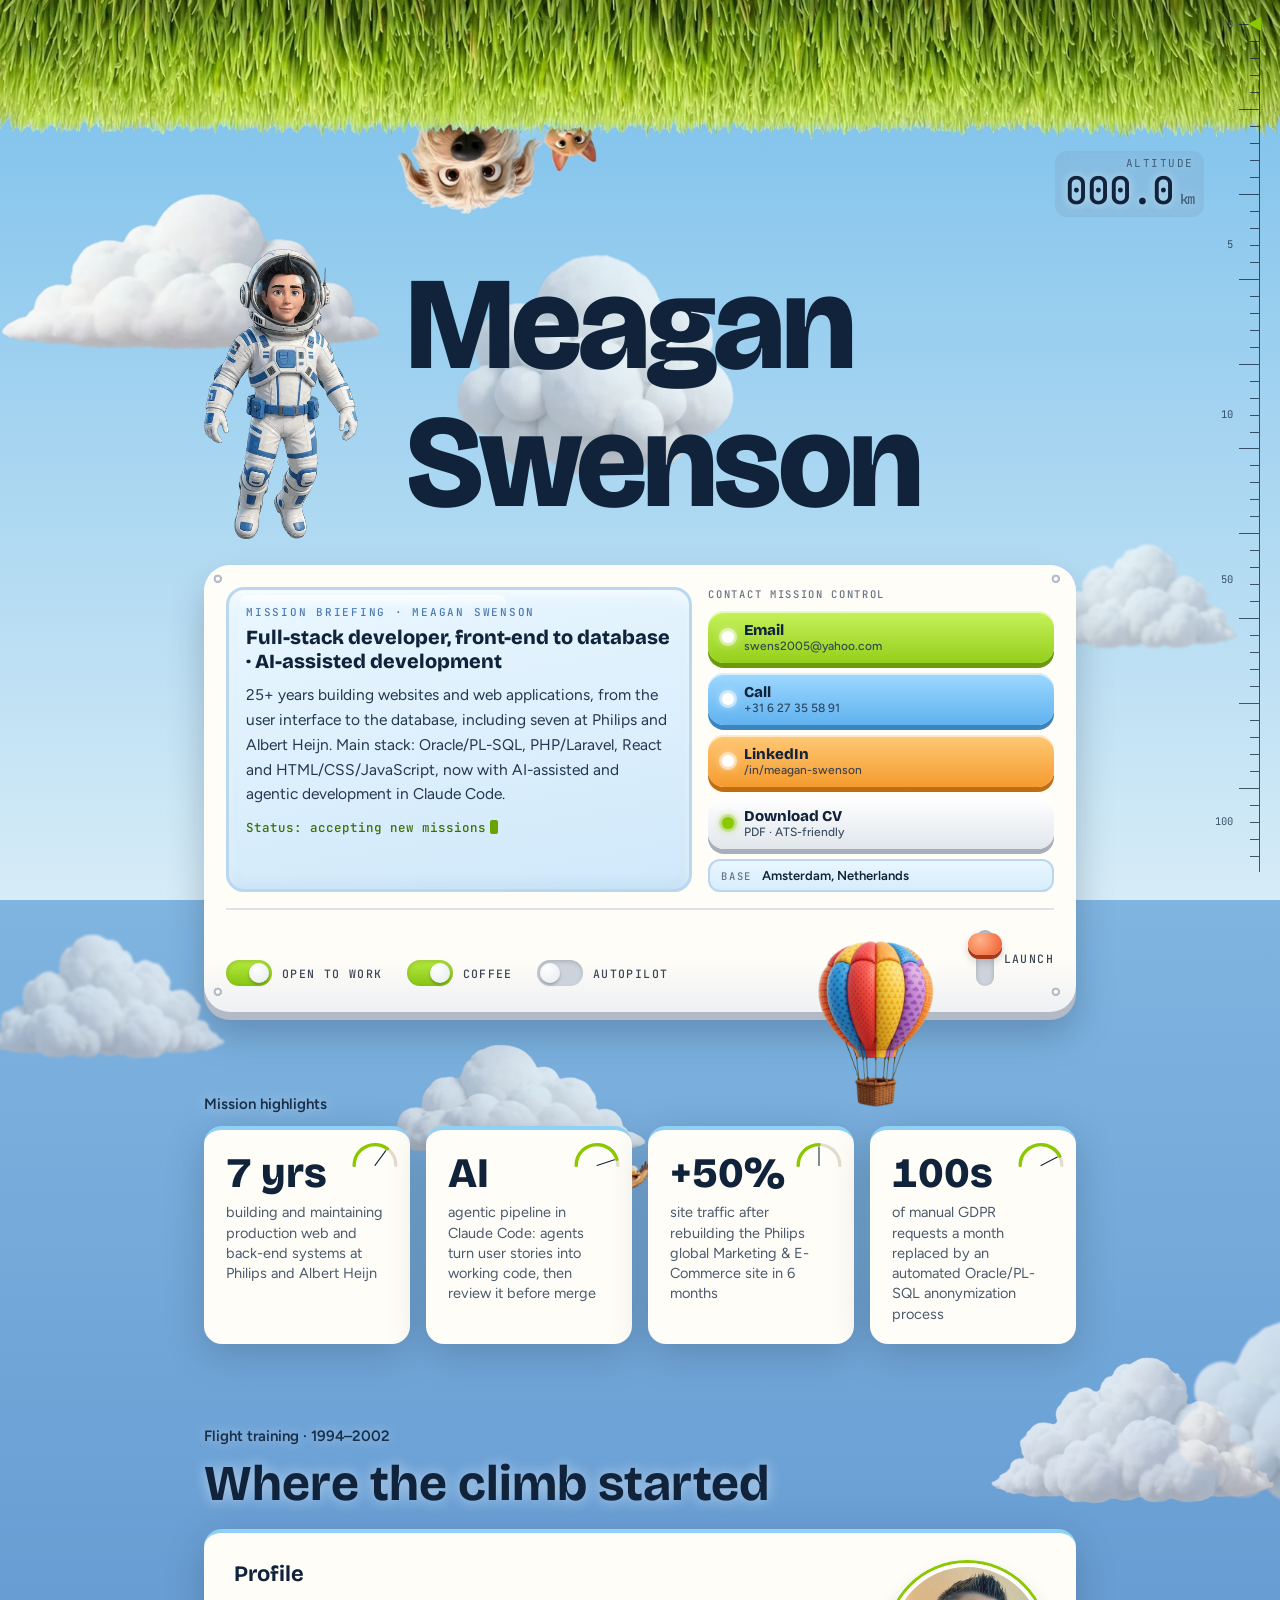
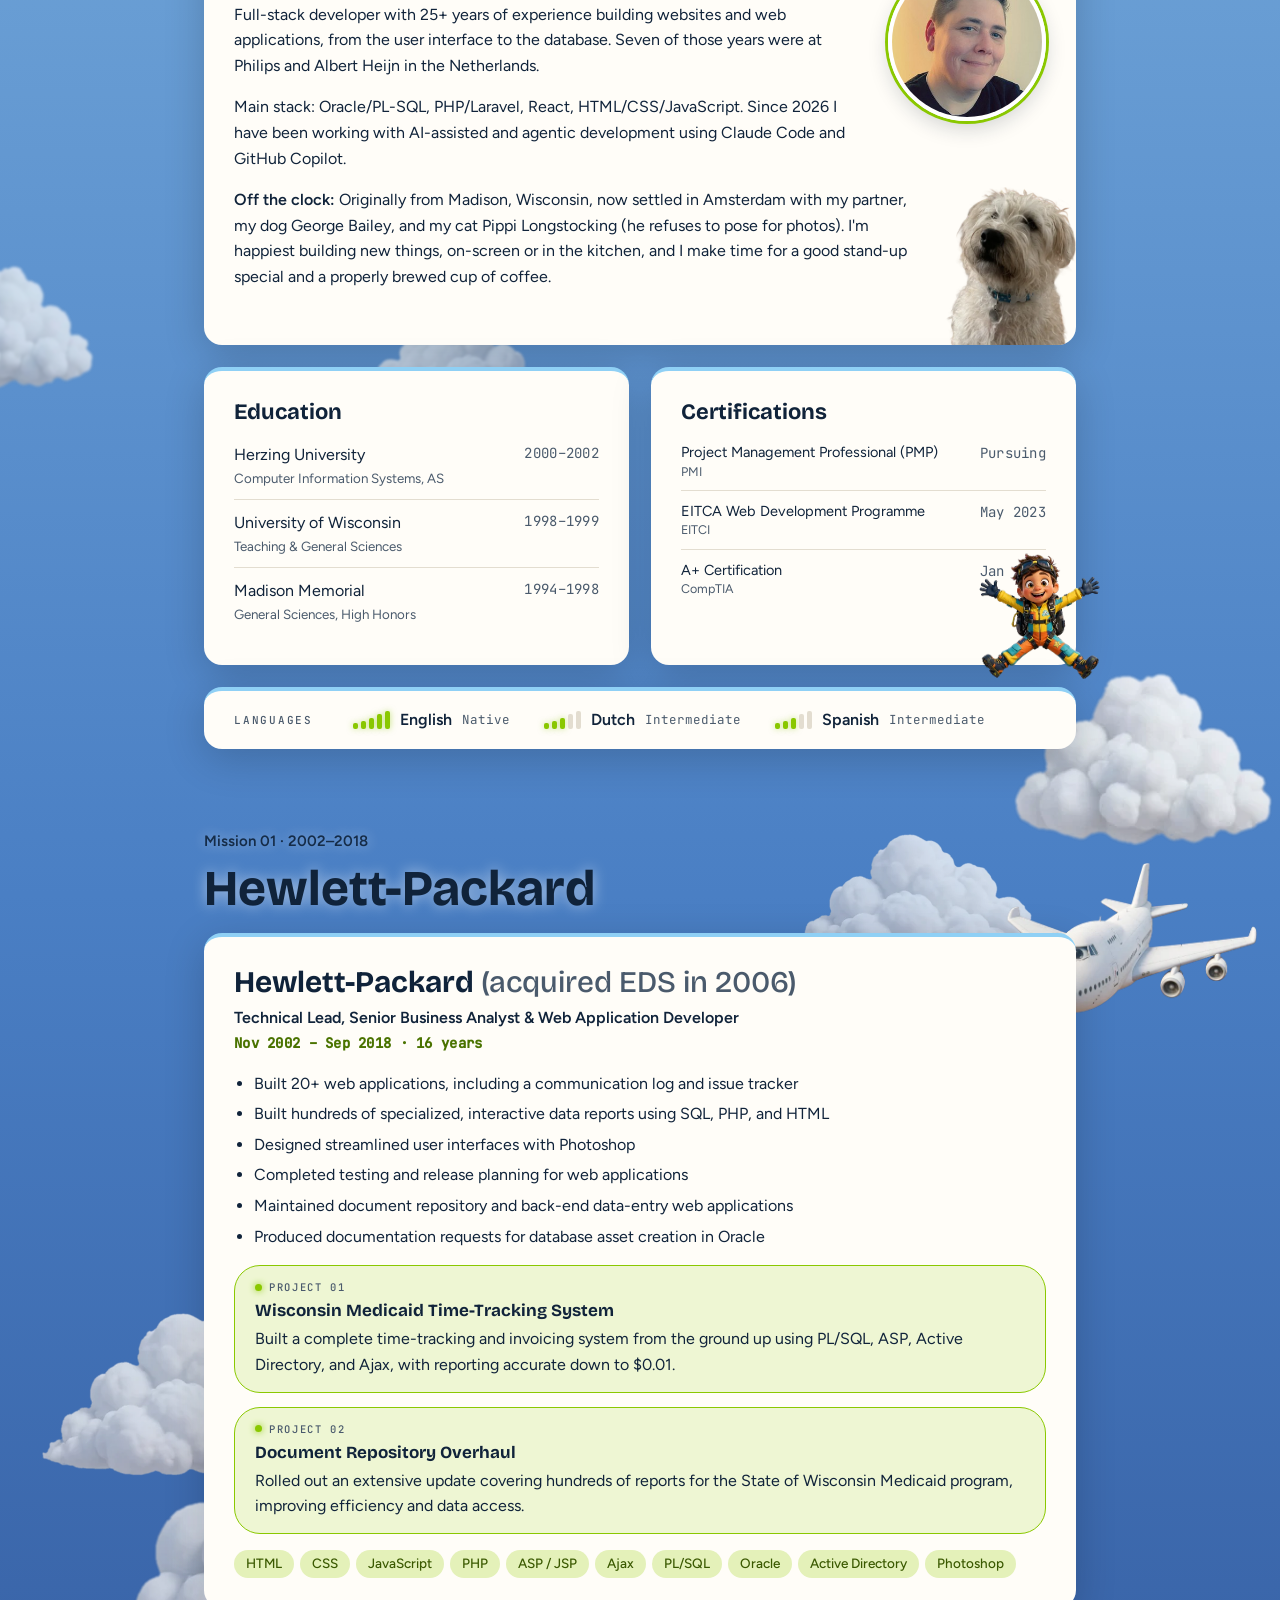
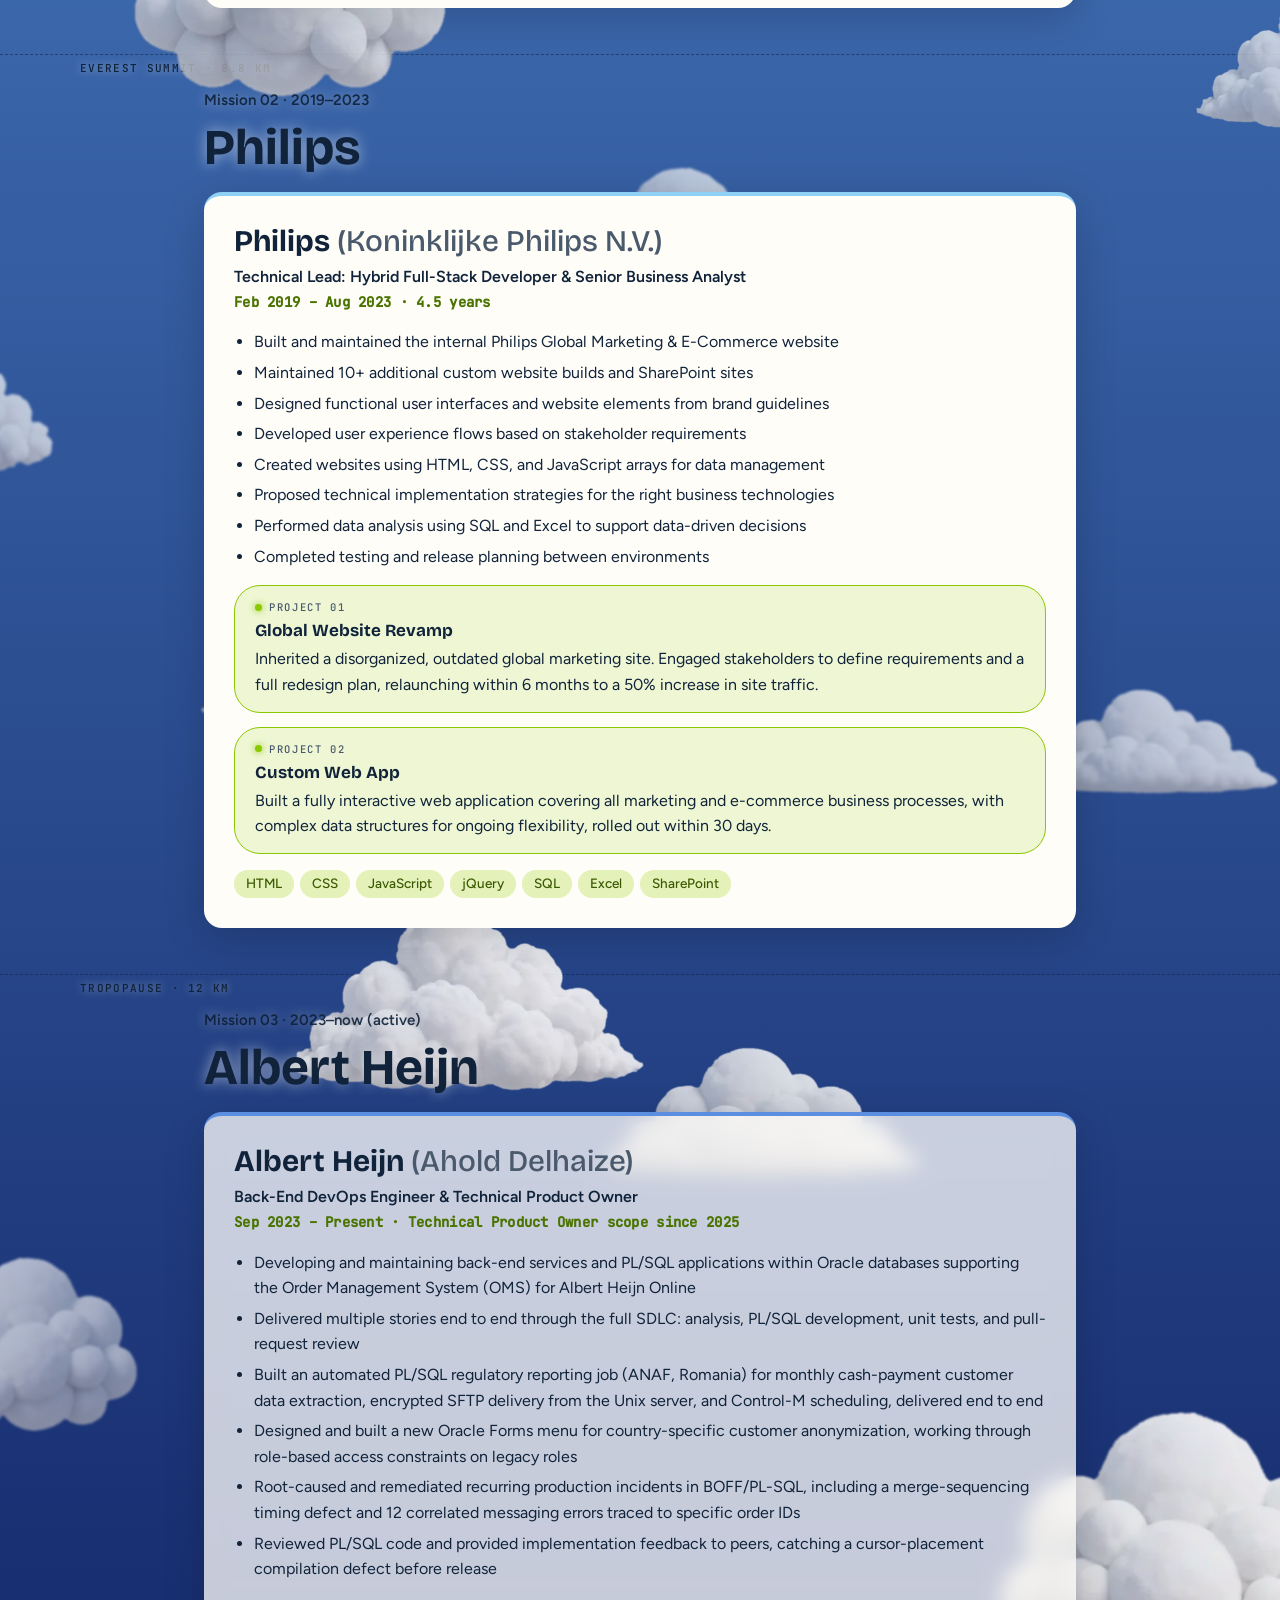
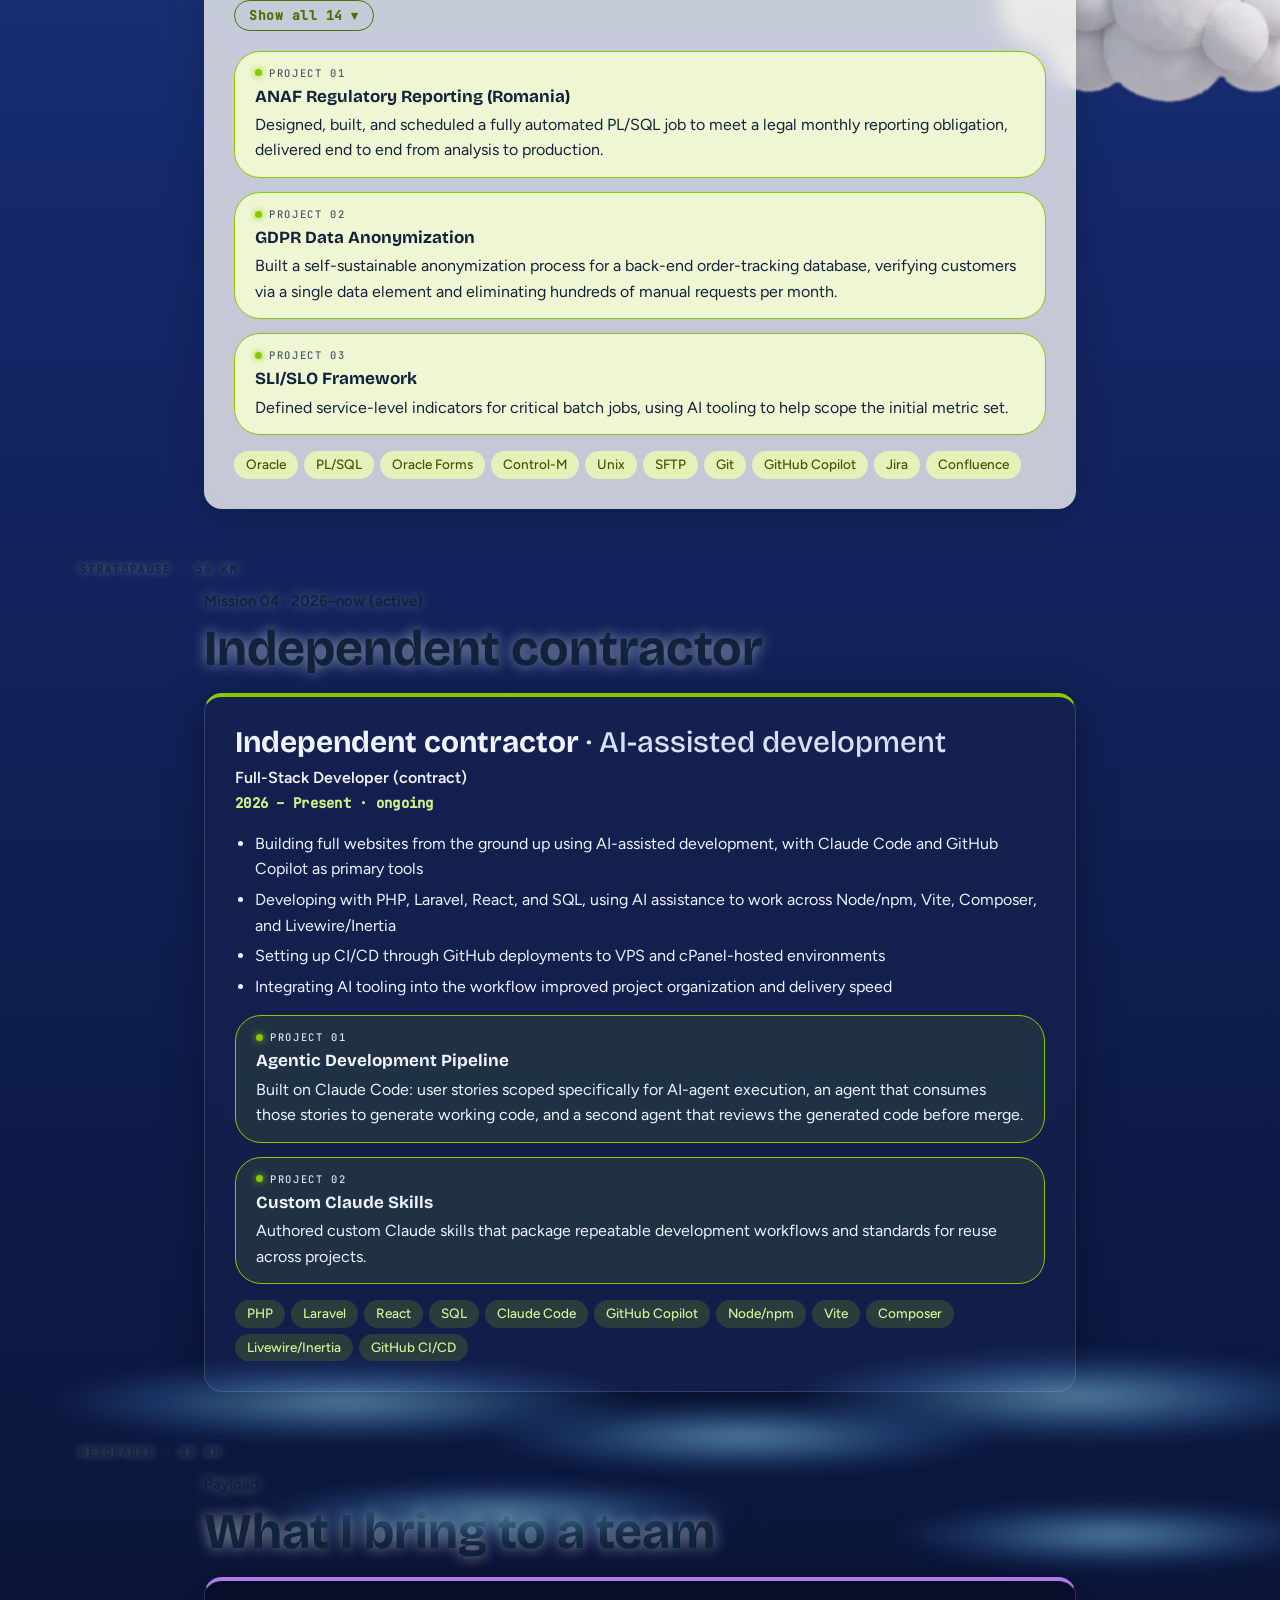
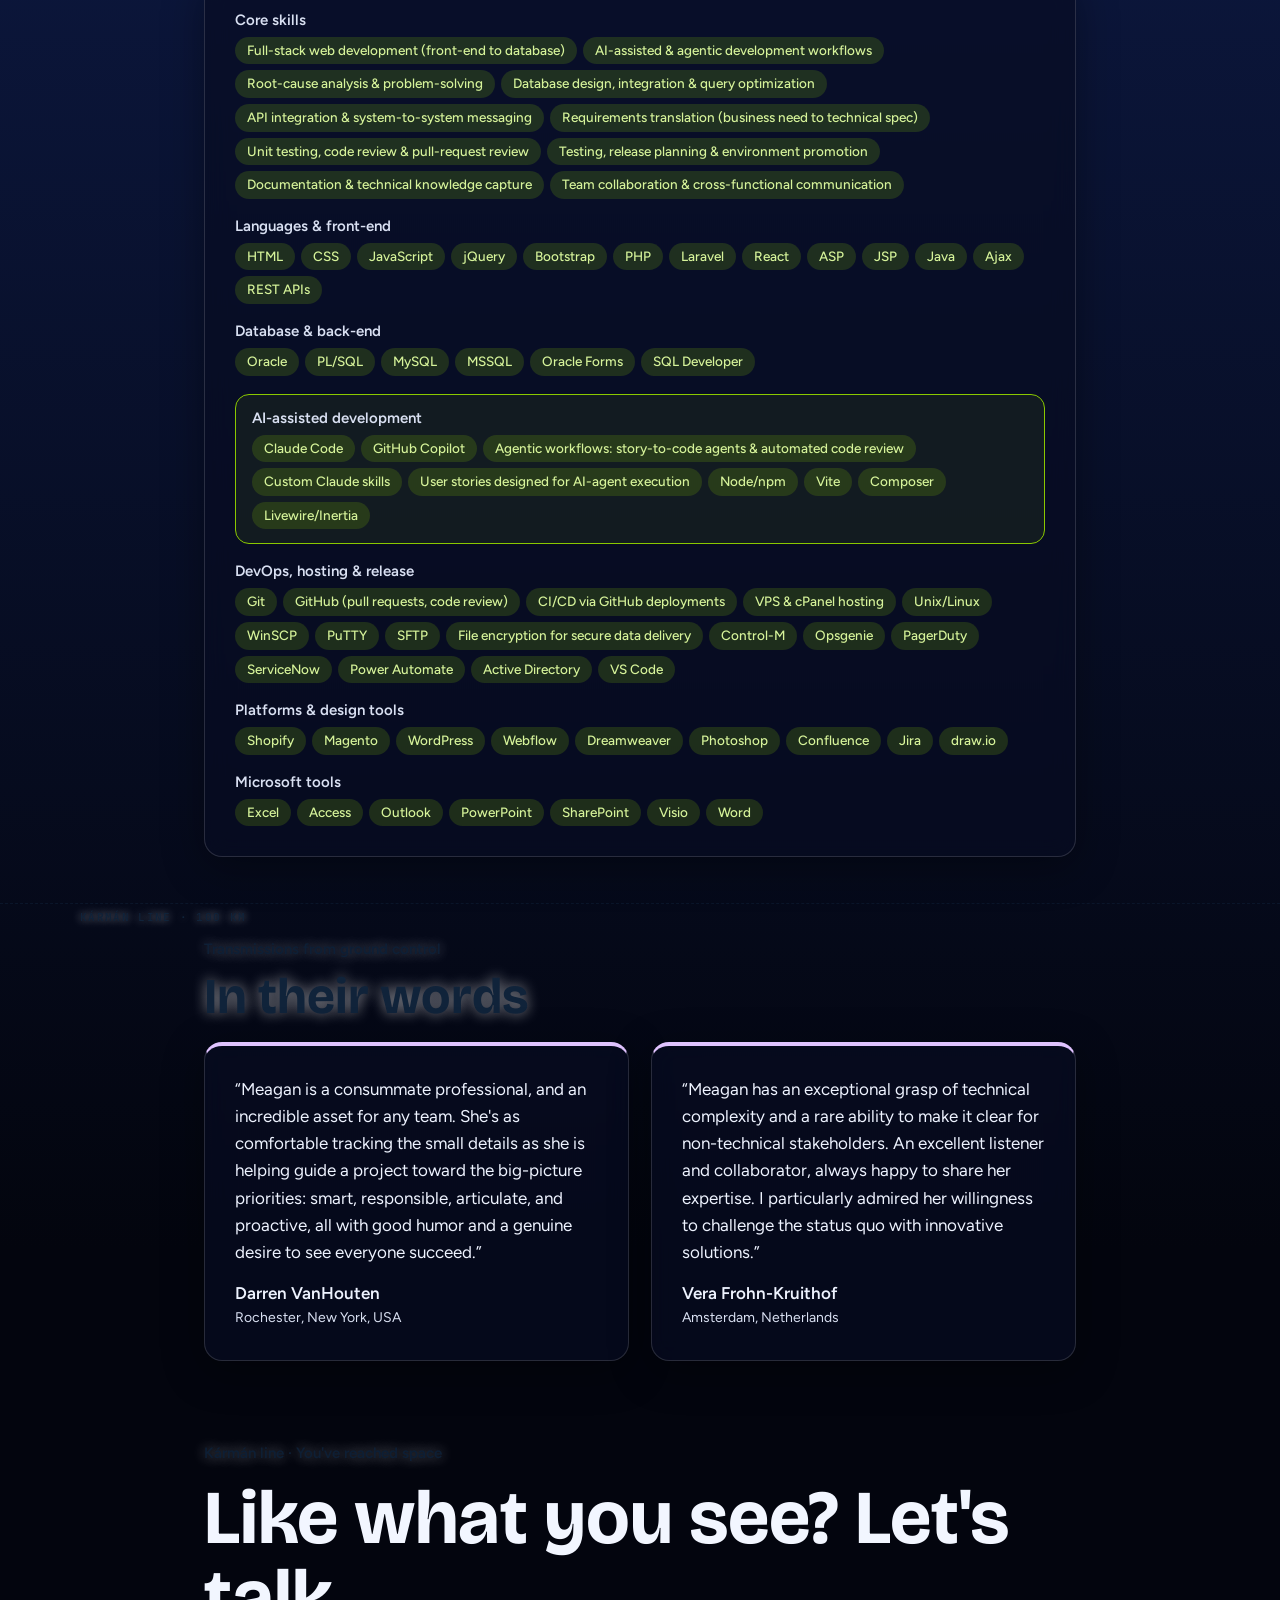
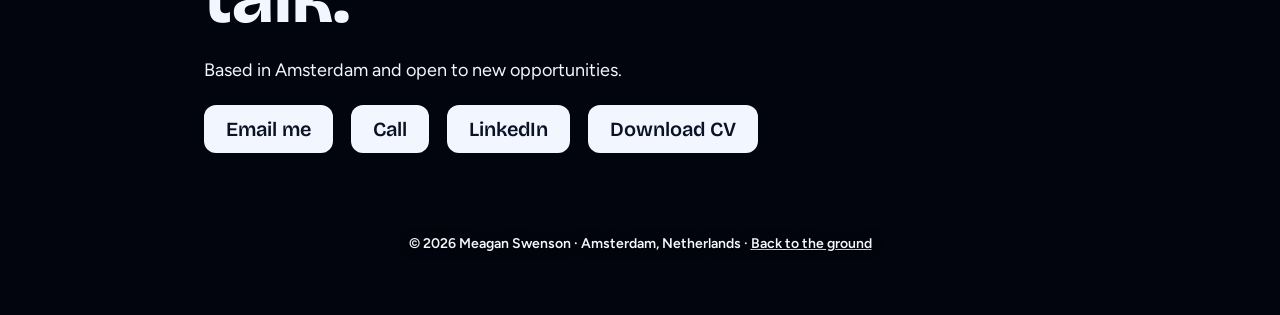
==== index.html @ 566d0c5e "Switch site copy to US English; add CLAUDE.md language rule US spelling throughout (color, organize," ====
<!DOCTYPE html>
<html lang="en">
<head>
  <meta charset="UTF-8">
  <meta name="viewport" content="width=device-width, initial-scale=1">
  <meta http-equiv="Content-Security-Policy" content="default-src 'self'; script-src 'self'; style-src 'self'; img-src 'self'; font-src 'self'; connect-src 'self'; object-src 'none'; base-uri 'self'; form-action 'none'; upgrade-insecure-requests">
  <title>Meagan Swenson — Full-Stack Developer</title>
  <meta name="description" content="Meagan Swenson, full-stack developer with 25+ years of experience, front-end to database. Based in Amsterdam.">
  <link rel="canonical" href="https://codelaunch.nl/">
  <meta name="theme-color" content="#9ed3f0">

  <!-- social share preview -->
  <meta property="og:type" content="profile">
  <meta property="og:url" content="https://codelaunch.nl/">
  <meta property="og:title" content="Meagan Swenson — Full-Stack Developer">
  <meta property="og:description" content="25+ years building web applications from the user interface to the database. Oracle/PL-SQL, PHP/Laravel, React and AI-assisted development. Based in Amsterdam.">
  <meta property="og:image" content="https://codelaunch.nl/images/og-image.jpg">
  <meta property="og:image:width" content="1200">
  <meta property="og:image:height" content="630">
  <meta property="og:image:alt" content="Meagan Swenson, full-stack developer, as a cartoon astronaut against a blue sky">
  <meta property="og:locale" content="en_US">
  <meta property="profile:first_name" content="Meagan">
  <meta property="profile:last_name" content="Swenson">
  <meta name="twitter:card" content="summary_large_image">

  <link rel="icon" href="favicon.ico" sizes="48x48">
  <link rel="apple-touch-icon" href="apple-touch-icon.png">
  <link rel="preload" href="fonts/figtree-latin.woff2" as="font" type="font/woff2" crossorigin>
  <link rel="preload" href="fonts/bricolage-grotesque-latin.woff2" as="font" type="font/woff2" crossorigin>
  <link rel="stylesheet" href="css/style.css">
  <script src="js/main.js" defer></script>

  <script type="application/ld+json">
  {
    "@context": "https://schema.org",
    "@type": "Person",
    "name": "Meagan Swenson",
    "jobTitle": "Full-Stack Developer",
    "url": "https://codelaunch.nl/",
    "image": "https://codelaunch.nl/images/headshot.jpg",
    "email": "mailto:swens2005@yahoo.com",
    "telephone": "+31627355891",
    "address": { "@type": "PostalAddress", "addressLocality": "Amsterdam", "addressCountry": "NL" },
    "sameAs": ["https://www.linkedin.com/in/meagan-swenson"],
    "knowsAbout": ["Oracle", "PL/SQL", "PHP", "Laravel", "React", "JavaScript", "HTML", "CSS", "AI-assisted development", "Claude Code"],
    "knowsLanguage": ["English", "Dutch", "Spanish"]
  }
  </script>
</head>
<body>
<a class="skip" href="#main">Skip to content</a>

<!-- decorative scene: sky, stars, moon, meteors and layers main.js fills in -->
<div id="sky"></div>
<div id="stars"></div>
<div id="moon" aria-hidden="true"></div>
<div id="meteors" aria-hidden="true">
  <img class="m1" src="images/meteor-1.webp" alt="" width="697" height="469" loading="lazy" decoding="async">
  <img class="m2" src="images/meteor-2.webp" alt="" width="435" height="275" loading="lazy" decoding="async">
  <img class="m3" src="images/meteor-3.webp" alt="" width="376" height="228" loading="lazy" decoding="async">
  <img class="m4" src="images/meteor-4.webp" alt="" width="315" height="184" loading="lazy" decoding="async">
  <img class="m5" src="images/meteor-5.webp" alt="" width="233" height="130" loading="lazy" decoding="async">
</div>
<div id="objs" aria-hidden="true"></div>
<div id="bounds" aria-hidden="true"></div>
<div id="bgclouds" aria-hidden="true"></div>
<div id="behind" aria-hidden="true"></div>
<div id="frontfx" aria-hidden="true"></div>
<div id="grass" aria-hidden="true">
  <img class="pet dog" src="images/pet-dog.webp" alt="" width="399" height="301">
  <img class="pet cat" src="images/pet-cat.webp" alt="" width="164" height="155">
  <div class="gl"></div>
</div>

<a id="badge" href="#lobby" aria-label="Meagan Swenson, full-stack developer: back to top">
  <img src="images/astronaut.webp" alt="" width="298" height="560">
  <span><b>Meagan<br>Swenson</b><small>Full-stack developer</small></span>
</a>
<div id="hud" aria-hidden="true">
  <div id="read">
    <div class="lbl">Altitude</div>
    <div id="alt">000.0<small>km</small></div>
    <hr>
    <dl id="rows">
      <dt>Layer</dt><dd id="layer">Troposphere</dd>
      <dt>Temp</dt><dd id="temp">15 °C</dd>
      <dt>Mission</dt><dd id="flr">Pre-launch</dd>
      <dt>Status</dt><dd id="stat">Ground level</dd>
    </dl>
    <div id="cap"></div>
  </div>
</div>
<div id="ruler" aria-hidden="true"></div>
<b id="ptr" aria-hidden="true"></b>

<main id="main">
  <section id="lobby" data-floor="Pre-launch">
    <div class="ident">
      <img class="photo" src="images/astronaut.webp" alt="Cartoon astronaut avatar of Meagan Swenson" width="298" height="560" fetchpriority="high">
      <h1>Meagan<br>Swenson</h1>
    </div>
    <div class="console" role="group" aria-label="Contact panel">
      <div class="screen">
        <div class="brief">Mission briefing · Meagan Swenson</div>
        <div class="role">Full-stack developer, front-end to database · AI-assisted development</div>
        <p class="lede">25+ years building websites and web applications, from the user interface to the database, including seven at Philips and Albert Heijn. Main stack: Oracle/PL-SQL, PHP/Laravel, React and HTML/CSS/JavaScript, now with AI-assisted and agentic development in Claude Code.</p>
        <div class="sline" id="sline" aria-live="polite">Status: accepting new missions<span class="cur"></span></div>
      </div>
      <div class="controls">
        <div class="clabel">Contact mission control</div>
        <div class="btns">
          <a class="cbtn" href="mailto:swens2005@yahoo.com"><i></i><b>Email</b><small>swens2005@yahoo.com</small></a>
          <a class="cbtn" href="tel:+31627355891"><i></i><b>Call</b><small>+31&nbsp;6&nbsp;27&nbsp;35&nbsp;58&nbsp;91</small></a>
          <a class="cbtn" href="https://www.linkedin.com/in/meagan-swenson" target="_blank" rel="noopener noreferrer"><i></i><b>LinkedIn</b><small>/in/meagan-swenson</small></a>
          <a class="cbtn" href="meagan-swenson-cv.pdf" download><i></i><b>Download CV</b><small>PDF · ATS-friendly</small></a>
        </div>
        <div class="loc"><span>Base</span>Amsterdam, Netherlands</div>
      </div>
      <div class="deck">
        <button class="sw on" type="button" role="switch" aria-checked="true" data-off="Status: still accepting new missions. Nice try."><span class="tog"></span>Open to work</button>
        <button class="sw on" type="button" role="switch" aria-checked="true" data-off="Warning: coffee levels critical"><span class="tog"></span>Coffee</button>
        <button class="sw" type="button" role="switch" aria-checked="false" data-on="Autopilot engaged. Meagan prefers manual control."><span class="tog"></span>Autopilot</button>
        <button class="lever" type="button" aria-label="Launch: scroll to mission highlights"><span class="track"><span class="knob"></span></span>Launch</button>
      </div>
    </div>
  </section>

  <section class="floor" id="stats" data-floor="Pre-launch" aria-label="Mission highlights">
    <div class="tag">Mission highlights</div>
    <div class="stats">
      <div class="card stat"><svg class="gauge" viewBox="0 0 120 70" aria-hidden="true"><path class="trk" d="M10 60A50 50 0 0 1 110 60"/><path class="val" d="M10 60A50 50 0 0 1 110 60" stroke-dasharray="157.08" stroke-dashoffset="47.12" data-g="0.7"/><line x1="60" y1="60" x2="85.9" y2="24.4"/></svg><b data-n="7" data-suf=" yrs">7 yrs</b><span>building and maintaining production web and back-end systems at Philips and Albert Heijn</span></div>
      <div class="card stat"><svg class="gauge" viewBox="0 0 120 70" aria-hidden="true"><path class="trk" d="M10 60A50 50 0 0 1 110 60"/><path class="val" d="M10 60A50 50 0 0 1 110 60" stroke-dasharray="157.08" stroke-dashoffset="15.71" data-g="0.9"/><line x1="60" y1="60" x2="101.8" y2="46.4"/></svg><b>AI</b><span>agentic pipeline in Claude Code: agents turn user stories into working code, then review it before merge</span></div>
      <div class="card stat"><svg class="gauge" viewBox="0 0 120 70" aria-hidden="true"><path class="trk" d="M10 60A50 50 0 0 1 110 60"/><path class="val" d="M10 60A50 50 0 0 1 110 60" stroke-dasharray="157.08" stroke-dashoffset="78.54" data-g="0.5"/><line x1="60" y1="60" x2="60.0" y2="16.0"/></svg><b data-n="50" data-pre="+" data-suf="%">+50%</b><span>site traffic after rebuilding the Philips global Marketing &amp; E-Commerce site in 6 months</span></div>
      <div class="card stat"><svg class="gauge" viewBox="0 0 120 70" aria-hidden="true"><path class="trk" d="M10 60A50 50 0 0 1 110 60"/><path class="val" d="M10 60A50 50 0 0 1 110 60" stroke-dasharray="157.08" stroke-dashoffset="23.56" data-g="0.85"/><line x1="60" y1="60" x2="99.2" y2="40.0"/></svg><b data-n="100" data-suf="s">100s</b><span>of manual GDPR requests a month replaced by an automated Oracle/PL-SQL anonymization process</span></div>
    </div>
  </section>

  <section class="floor" id="ground" data-floor="Training">
    <div class="tag">Flight training · 1994–2002</div>
    <h2>Where the climb started</h2>
    <div class="card profile">
      <img class="headshot" src="images/headshot.jpg" alt="Meagan Swenson" width="280" height="280" loading="lazy" decoding="async">
      <h3 class="sm">Profile</h3>
      <p>Full-stack developer with 25+ years of experience building websites and web applications, from the user interface to the database. Seven of those years were at Philips and Albert Heijn in the Netherlands.</p>
      <p>Main stack: Oracle/PL-SQL, PHP/Laravel, React, HTML/CSS/JavaScript. Since 2026 I have been working with AI-assisted and agentic development using Claude Code and GitHub Copilot.</p>
      <div class="gwrap"><img class="george" src="images/george-bailey.webp" alt="George Bailey, Meagan's dog" width="300" height="530" loading="lazy" decoding="async"></div>
      <p><b>Off the clock:</b> Originally from Madison, Wisconsin, now settled in Amsterdam with my partner, my dog George Bailey, and my cat Pippi Longstocking (he refuses to pose for photos). I'm happiest building new things, on-screen or in the kitchen, and I make time for a good stand-up special and a properly brewed cup of coffee.</p>
    </div>
    <div class="two">
      <div class="card">
        <h3 class="sm">Education</h3>
        <div class="row"><div>Herzing University<small>Computer Information Systems, AS</small></div><em>2000–2002</em></div>
        <div class="row"><div>University of Wisconsin<small>Teaching &amp; General Sciences</small></div><em>1998–1999</em></div>
        <div class="row"><div>Madison Memorial<small>General Sciences, High Honors</small></div><em>1994–1998</em></div>
      </div>
      <div class="card certs">
        <h3 class="sm">Certifications</h3>
        <div class="row"><div>Project Management Professional (PMP)<small>PMI</small></div><em>Pursuing</em></div>
        <div class="row"><div>EITCA Web Development Programme<small>EITCI</small></div><em>May 2023</em></div>
        <div class="row"><div>A+ Certification<small>CompTIA</small></div><em>Jan 2001</em></div>
      </div>
    </div>
    <div class="card langs" role="group" aria-label="Languages">
      <span class="lt">Languages</span>
      <div class="lg"><span class="sig" aria-hidden="true"><i class="on"></i><i class="on"></i><i class="on"></i><i class="on"></i><i class="on"></i></span><b>English</b><em>Native</em></div>
      <div class="lg"><span class="sig" aria-hidden="true"><i class="on"></i><i class="on"></i><i class="on"></i><i></i><i></i></span><b>Dutch</b><em>Intermediate</em></div>
      <div class="lg"><span class="sig" aria-hidden="true"><i class="on"></i><i class="on"></i><i class="on"></i><i></i><i></i></span><b>Spanish</b><em>Intermediate</em></div>
    </div>
  </section>

  <section class="floor" id="experience" data-floor="01 · HP">
    <div class="tag">Mission 01 · 2002–2018</div>
    <h2>Hewlett-Packard</h2>
    <article class="card job">
      <h3>Hewlett-Packard<span class="co"> (acquired EDS in 2006)</span></h3>
      <div class="role2">Technical Lead, Senior Business Analyst &amp; Web Application Developer</div>
      <div class="when">Nov 2002 – Sep 2018 · 16 years</div>
      <ul>
        <li>Built 20+ web applications, including a communication log and issue tracker</li>
        <li>Built hundreds of specialized, interactive data reports using SQL, PHP, and HTML</li>
        <li>Designed streamlined user interfaces with Photoshop</li>
        <li>Completed testing and release planning for web applications</li>
        <li>Maintained document repository and back-end data-entry web applications</li>
        <li>Produced documentation requests for database asset creation in Oracle</li>
      </ul>
        <div class="proj">
          <span class="plab">Project 01</span>
          <h4>Wisconsin Medicaid Time-Tracking System</h4>
          <p>Built a complete time-tracking and invoicing system from the ground up using PL/SQL, ASP, Active Directory, and Ajax, with reporting accurate down to $0.01.</p>
        </div>
        <div class="proj">
          <span class="plab">Project 02</span>
          <h4>Document Repository Overhaul</h4>
          <p>Rolled out an extensive update covering hundreds of reports for the State of Wisconsin Medicaid program, improving efficiency and data access.</p>
        </div>
      <div class="stack">
        <span>HTML</span>
        <span>CSS</span>
        <span>JavaScript</span>
        <span>PHP</span>
        <span>ASP / JSP</span>
        <span>Ajax</span>
        <span>PL/SQL</span>
        <span>Oracle</span>
        <span>Active Directory</span>
        <span>Photoshop</span>
      </div>
    </article>
  </section>

  <section class="floor" data-floor="02 · Philips">
    <div class="tag">Mission 02 · 2019–2023</div>
    <h2>Philips</h2>
    <article class="card job">
      <h3>Philips<span class="co"> (Koninklijke Philips N.V.)</span></h3>
      <div class="role2">Technical Lead: Hybrid Full-Stack Developer &amp; Senior Business Analyst</div>
      <div class="when">Feb 2019 – Aug 2023 · 4.5 years</div>
      <ul>
        <li>Built and maintained the internal Philips Global Marketing &amp; E-Commerce website</li>
        <li>Maintained 10+ additional custom website builds and SharePoint sites</li>
        <li>Designed functional user interfaces and website elements from brand guidelines</li>
        <li>Developed user experience flows based on stakeholder requirements</li>
        <li>Created websites using HTML, CSS, and JavaScript arrays for data management</li>
        <li>Proposed technical implementation strategies for the right business technologies</li>
        <li>Performed data analysis using SQL and Excel to support data-driven decisions</li>
        <li>Completed testing and release planning between environments</li>
      </ul>
        <div class="proj">
          <span class="plab">Project 01</span>
          <h4>Global Website Revamp</h4>
          <p>Inherited a disorganized, outdated global marketing site. Engaged stakeholders to define requirements and a full redesign plan, relaunching within 6 months to a 50% increase in site traffic.</p>
        </div>
        <div class="proj">
          <span class="plab">Project 02</span>
          <h4>Custom Web App</h4>
          <p>Built a fully interactive web application covering all marketing and e-commerce business processes, with complex data structures for ongoing flexibility, rolled out within 30 days.</p>
        </div>
      <div class="stack">
        <span>HTML</span>
        <span>CSS</span>
        <span>JavaScript</span>
        <span>jQuery</span>
        <span>SQL</span>
        <span>Excel</span>
        <span>SharePoint</span>
      </div>
    </article>
  </section>

  <section class="floor" data-floor="03 · Albert Heijn">
    <div class="tag">Mission 03 · 2023–now (active)</div>
    <h2>Albert Heijn</h2>
    <article class="card job">
      <h3>Albert Heijn<span class="co"> (Ahold Delhaize)</span></h3>
      <div class="role2">Back-End DevOps Engineer &amp; Technical Product Owner</div>
      <div class="when">Sep 2023 – Present · Technical Product Owner scope since 2025</div>
      <ul class="collapsed" id="tasks-03">
        <li>Developing and maintaining back-end services and PL/SQL applications within Oracle databases supporting the Order Management System (OMS) for Albert Heijn Online</li>
        <li>Delivered multiple stories end to end through the full SDLC: analysis, PL/SQL development, unit tests, and pull-request review</li>
        <li>Built an automated PL/SQL regulatory reporting job (ANAF, Romania) for monthly cash-payment customer data extraction, encrypted SFTP delivery from the Unix server, and Control-M scheduling, delivered end to end</li>
        <li>Designed and built a new Oracle Forms menu for country-specific customer anonymization, working through role-based access constraints on legacy roles</li>
        <li>Root-caused and remediated recurring production incidents in BOFF/PL-SQL, including a merge-sequencing timing defect and 12 correlated messaging errors traced to specific order IDs</li>
        <li>Reviewed PL/SQL code and provided implementation feedback to peers, catching a cursor-placement compilation defect before release</li>
        <li class="extra">Deployed a defensive-programming hotfix (targeted exception handling) that eliminated a recurring class of overnight incidents caused by non-finalized order auto-cancellation</li>
        <li class="extra">Migrated legacy integration contracts to a new messaging platform, authoring the technical migration hub and reusable contract-documentation templates</li>
        <li class="extra">Documented and maintained 35+ BOFF↔FOFF/ECDT integration contracts, including event handlers, PL/SQL packages, entity mappings, and testing risk assessments, creating a searchable catalog of the OMS integration surface</li>
        <li class="extra">Extended a data-lake PII-tagged dataset with a new employee identifier field, authoring the user story, coordinating PII-tag creation, and running verification SQL across five stakeholder teams</li>
        <li class="extra">Performed final UTF-8 conversion verification testing across multiple production screens and reports ahead of sign-off</li>
        <li class="extra">Configured and tested threshold-based security alerting rules for the OMS platform, partnering with the security engineering team on scope and validation</li>
        <li class="extra">Investigated and resolved Control-M job scheduling issues: tuned retry logic on one job and restored another that had been unintentionally held since an unrelated infrastructure migration</li>
        <li class="extra">Used GitHub Copilot to generate SLI metric recommendations across OMS batch jobs, mapping each job to success-rate, execution-time, and row-count metrics</li>
      </ul>
      <button class="more" type="button" aria-expanded="false" aria-controls="tasks-03">Show all 14 ▾</button>
        <div class="proj">
          <span class="plab">Project 01</span>
          <h4>ANAF Regulatory Reporting (Romania)</h4>
          <p>Designed, built, and scheduled a fully automated PL/SQL job to meet a legal monthly reporting obligation, delivered end to end from analysis to production.</p>
        </div>
        <div class="proj">
          <span class="plab">Project 02</span>
          <h4>GDPR Data Anonymization</h4>
          <p>Built a self-sustainable anonymization process for a back-end order-tracking database, verifying customers via a single data element and eliminating hundreds of manual requests per month.</p>
        </div>
        <div class="proj">
          <span class="plab">Project 03</span>
          <h4>SLI/SLO Framework</h4>
          <p>Defined service-level indicators for critical batch jobs, using AI tooling to help scope the initial metric set.</p>
        </div>
      <div class="stack">
        <span>Oracle</span>
        <span>PL/SQL</span>
        <span>Oracle Forms</span>
        <span>Control-M</span>
        <span>Unix</span>
        <span>SFTP</span>
        <span>Git</span>
        <span>GitHub Copilot</span>
        <span>Jira</span>
        <span>Confluence</span>
      </div>
    </article>
  </section>

  <section class="floor" data-floor="04 · Contract">
    <div class="tag">Mission 04 · 2026–now (active)</div>
    <h2>Independent contractor</h2>
    <article class="card job lime">
      <h3>Independent contractor<span class="co"> · AI-assisted development</span></h3>
      <div class="role2">Full-Stack Developer (contract)</div>
      <div class="when">2026 – Present · ongoing</div>
      <ul>
        <li>Building full websites from the ground up using AI-assisted development, with Claude Code and GitHub Copilot as primary tools</li>
        <li>Developing with PHP, Laravel, React, and SQL, using AI assistance to work across Node/npm, Vite, Composer, and Livewire/Inertia</li>
        <li>Setting up CI/CD through GitHub deployments to VPS and cPanel-hosted environments</li>
        <li>Integrating AI tooling into the workflow improved project organization and delivery speed</li>
      </ul>
        <div class="proj">
          <span class="plab">Project 01</span>
          <h4>Agentic Development Pipeline</h4>
          <p>Built on Claude Code: user stories scoped specifically for AI-agent execution, an agent that consumes those stories to generate working code, and a second agent that reviews the generated code before merge.</p>
        </div>
        <div class="proj">
          <span class="plab">Project 02</span>
          <h4>Custom Claude Skills</h4>
          <p>Authored custom Claude skills that package repeatable development workflows and standards for reuse across projects.</p>
        </div>
      <div class="stack">
        <span>PHP</span>
        <span>Laravel</span>
        <span>React</span>
        <span>SQL</span>
        <span>Claude Code</span>
        <span>GitHub Copilot</span>
        <span>Node/npm</span>
        <span>Vite</span>
        <span>Composer</span>
        <span>Livewire/Inertia</span>
        <span>GitHub CI/CD</span>
      </div>
    </article>
  </section>

  <section class="floor" id="skills" data-floor="Payload">
    <div class="tag">Payload</div>
    <h2>What I bring to a team</h2>
    <div class="card">
      <div class="grp">
        <h3>Core skills</h3>
        <div>
          <span>Full-stack web development (front-end to database)</span>
          <span>AI-assisted &amp; agentic development workflows</span>
          <span>Root-cause analysis &amp; problem-solving</span>
          <span>Database design, integration &amp; query optimization</span>
          <span>API integration &amp; system-to-system messaging</span>
          <span>Requirements translation (business need to technical spec)</span>
          <span>Unit testing, code review &amp; pull-request review</span>
          <span>Testing, release planning &amp; environment promotion</span>
          <span>Documentation &amp; technical knowledge capture</span>
          <span>Team collaboration &amp; cross-functional communication</span>
        </div>
      </div>
      <div class="grp">
        <h3>Languages &amp; front-end</h3>
        <div>
          <span>HTML</span>
          <span>CSS</span>
          <span>JavaScript</span>
          <span>jQuery</span>
          <span>Bootstrap</span>
          <span>PHP</span>
          <span>Laravel</span>
          <span>React</span>
          <span>ASP</span>
          <span>JSP</span>
          <span>Java</span>
          <span>Ajax</span>
          <span>REST APIs</span>
        </div>
      </div>
      <div class="grp">
        <h3>Database &amp; back-end</h3>
        <div>
          <span>Oracle</span>
          <span>PL/SQL</span>
          <span>MySQL</span>
          <span>MSSQL</span>
          <span>Oracle Forms</span>
          <span>SQL Developer</span>
        </div>
      </div>
      <div class="grp hi">
        <h3>AI-assisted development</h3>
        <div>
          <span>Claude Code</span>
          <span>GitHub Copilot</span>
          <span>Agentic workflows: story-to-code agents &amp; automated code review</span>
          <span>Custom Claude skills</span>
          <span>User stories designed for AI-agent execution</span>
          <span>Node/npm</span>
          <span>Vite</span>
          <span>Composer</span>
          <span>Livewire/Inertia</span>
        </div>
      </div>
      <div class="grp">
        <h3>DevOps, hosting &amp; release</h3>
        <div>
          <span>Git</span>
          <span>GitHub (pull requests, code review)</span>
          <span>CI/CD via GitHub deployments</span>
          <span>VPS &amp; cPanel hosting</span>
          <span>Unix/Linux</span>
          <span>WinSCP</span>
          <span>PuTTY</span>
          <span>SFTP</span>
          <span>File encryption for secure data delivery</span>
          <span>Control-M</span>
          <span>Opsgenie</span>
          <span>PagerDuty</span>
          <span>ServiceNow</span>
          <span>Power Automate</span>
          <span>Active Directory</span>
          <span>VS Code</span>
        </div>
      </div>
      <div class="grp">
        <h3>Platforms &amp; design tools</h3>
        <div>
          <span>Shopify</span>
          <span>Magento</span>
          <span>WordPress</span>
          <span>Webflow</span>
          <span>Dreamweaver</span>
          <span>Photoshop</span>
          <span>Confluence</span>
          <span>Jira</span>
          <span>draw.io</span>
        </div>
      </div>
      <div class="grp">
        <h3>Microsoft tools</h3>
        <div>
          <span>Excel</span>
          <span>Access</span>
          <span>Outlook</span>
          <span>PowerPoint</span>
          <span>SharePoint</span>
          <span>Visio</span>
          <span>Word</span>
        </div>
      </div>
    </div>
  </section>

  <section class="floor" id="kind" data-floor="Ground control">
    <div class="tag">Transmissions from ground control</div>
    <h2>In their words</h2>
    <div class="two">
      <div class="card"><blockquote>“Meagan is a consummate professional, and an incredible asset for any team. She's as comfortable tracking the small details as she is helping guide a project toward the big-picture priorities: smart, responsible, articulate, and proactive, all with good humor and a genuine desire to see everyone succeed.”<footer>Darren VanHouten<span>Rochester, New York, USA</span></footer></blockquote></div>
      <div class="card"><blockquote>“Meagan has an exceptional grasp of technical complexity and a rare ability to make it clear for non-technical stakeholders. An excellent listener and collaborator, always happy to share her expertise. I particularly admired her willingness to challenge the status quo with innovative solutions.”<footer>Vera Frohn-Kruithof<span>Amsterdam, Netherlands</span></footer></blockquote></div>
    </div>
  </section>

  <section class="floor" id="space" data-floor="Kármán line">
    <div class="tag">Kármán line · You've reached space</div>
    <div class="card">
      <h2>Like what you see? Let's talk.</h2>
      <p>Based in Amsterdam and open to new opportunities.</p>
      <a class="big" href="mailto:swens2005@yahoo.com">Email me</a><a class="big" href="tel:+31627355891">Call</a><a class="big" href="https://www.linkedin.com/in/meagan-swenson" target="_blank" rel="noopener noreferrer">LinkedIn</a><a class="big" href="meagan-swenson-cv.pdf" download>Download CV</a>
    </div>
  </section>
</main>
<footer>© <span id="yr">2026</span> Meagan Swenson · Amsterdam, Netherlands · <a href="#lobby">Back to the ground</a></footer>
</body>
</html>
---- css/style.css ----
/* ==========================================================================
   Meagan Swenson: portfolio
   1. Fonts           5. Floating objects   9. Profile & education
   2. Tokens & base   6. Layout & cards    10. Jobs & skills
   3. Scene layers    7. Lobby console     11. Quotes, space & footer
   4. HUD             8. Stats             12. Responsive & motion
   ========================================================================== */

/* 1. Fonts (self-hosted variable fonts, SIL Open Font License) ----------- */

@font-face {
  font-family: "Bricolage Grotesque";
  font-style: normal;
  font-weight: 400 800;
  font-display: swap;
  src: url(../fonts/bricolage-grotesque-latin.woff2) format("woff2");
  unicode-range:
    U+0000-00FF, U+0131, U+0152-0153, U+02BB-02BC, U+02C6, U+02DA, U+02DC, U+0304, U+0308, U+0329,
    U+2000-206F, U+20AC, U+2122, U+2191, U+2193, U+2212, U+2215, U+FEFF, U+FFFD;
}
@font-face {
  font-family: "Bricolage Grotesque";
  font-style: normal;
  font-weight: 400 800;
  font-display: swap;
  src: url(../fonts/bricolage-grotesque-latin-ext.woff2) format("woff2");
  unicode-range:
    U+0100-02BA, U+02BD-02C5, U+02C7-02CC, U+02CE-02D7, U+02DD-02FF, U+0304, U+0308, U+0329,
    U+1D00-1DBF, U+1E00-1E9F, U+1EF2-1EFF, U+2020, U+20A0-20AB, U+20AD-20C0, U+2113, U+2C60-2C7F,
    U+A720-A7FF;
}
@font-face {
  font-family: "Figtree";
  font-style: normal;
  font-weight: 400 600;
  font-display: swap;
  src: url(../fonts/figtree-latin.woff2) format("woff2");
  unicode-range:
    U+0000-00FF, U+0131, U+0152-0153, U+02BB-02BC, U+02C6, U+02DA, U+02DC, U+0304, U+0308, U+0329,
    U+2000-206F, U+20AC, U+2122, U+2191, U+2193, U+2212, U+2215, U+FEFF, U+FFFD;
}
@font-face {
  font-family: "Figtree";
  font-style: normal;
  font-weight: 400 600;
  font-display: swap;
  src: url(../fonts/figtree-latin-ext.woff2) format("woff2");
  unicode-range:
    U+0100-02BA, U+02BD-02C5, U+02C7-02CC, U+02CE-02D7, U+02DD-02FF, U+0304, U+0308, U+0329,
    U+1D00-1DBF, U+1E00-1E9F, U+1EF2-1EFF, U+2020, U+20A0-20AB, U+20AD-20C0, U+2113, U+2C60-2C7F,
    U+A720-A7FF;
}
@font-face {
  font-family: "JetBrains Mono";
  font-style: normal;
  font-weight: 400 500;
  font-display: swap;
  src: url(../fonts/jetbrains-mono-latin.woff2) format("woff2");
  unicode-range:
    U+0000-00FF, U+0131, U+0152-0153, U+02BB-02BC, U+02C6, U+02DA, U+02DC, U+0304, U+0308, U+0329,
    U+2000-206F, U+20AC, U+2122, U+2191, U+2193, U+2212, U+2215, U+FEFF, U+FFFD;
}
@font-face {
  font-family: "JetBrains Mono";
  font-style: normal;
  font-weight: 400 500;
  font-display: swap;
  src: url(../fonts/jetbrains-mono-latin-ext.woff2) format("woff2");
  unicode-range:
    U+0100-02BA, U+02BD-02C5, U+02C7-02CC, U+02CE-02D7, U+02DD-02FF, U+0304, U+0308, U+0329,
    U+1D00-1DBF, U+1E00-1E9F, U+1EF2-1EFF, U+2020, U+20A0-20AB, U+20AD-20C0, U+2113, U+2C60-2C7F,
    U+A720-A7FF;
}

/* 2. Tokens & base ------------------------------------------------------- */

:root {
  /* --fg and --halo are updated by main.js as the sky darkens */
  --fg: #10233a;
  --halo: rgba(255, 255, 255, 0.55);
  --card: #fffdf8;
  --ink: #10233a;
  --soft: #4a5a6c;
  --line: #e3ddd0;
  --accent: #8ac800;
  --teal: #4a7300;
  --display: "Bricolage Grotesque", sans-serif;
  --body: "Figtree", system-ui, sans-serif;
  --mono: "JetBrains Mono", ui-monospace, Menlo, monospace;
}

*,
*::before,
*::after {
  box-sizing: border-box;
}

html {
  scroll-behavior: smooth;
}

html,
body {
  overflow-x: clip;
}

body {
  /* relative so the absolutely positioned scene layers are clipped to the
     viewport width instead of widening the page on phones */
  position: relative;
  margin: 0;
  font: 16px/1.6 var(--body);
  color: var(--fg);
  /* main.js paints the live sky on #sky; this is the no-JS fallback and keeps
     the white closing text on a dark background */
  background: #9ed3f0 linear-gradient(#9ed3f0, #4a7fc4 30%, #14286a 60%, #03050e 92%);
}

h1,
h2,
h3 {
  font-family: var(--display);
  margin: 0;
  line-height: 1.05;
}

a {
  color: inherit;
}

.skip {
  position: absolute;
  left: -999px;
}
.skip:focus {
  left: 12px;
  top: 12px;
  z-index: 99;
  padding: 8px 12px;
  background: #fff;
  color: #000;
}

:focus-visible {
  outline: 3px solid var(--accent);
  outline-offset: 3px;
}

/* 3. Scene layers -------------------------------------------------------- */

#sky {
  position: fixed;
  inset: 0;
  z-index: -2;
}

#stars {
  position: fixed;
  inset: 0;
  z-index: -1;
  opacity: 0;
  pointer-events: none;
}
#stars i {
  position: absolute;
  width: 2px;
  height: 2px;
  border-radius: 50%;
  background: #fff;
}

#moon {
  position: fixed;
  left: 0;
  bottom: 0;
  z-index: -1;
  width: 100%;
  aspect-ratio: 1400 / 483;
  pointer-events: none;
  opacity: 0;
  transform: translateY(100%);
  background: center bottom / 100% 100% no-repeat;
}
/* the image is only requested once the visitor gets close to space */
#moon.show {
  background-image: url(../images/moon.webp);
}

/* empty full-width layers that JS fills with decoration */
#objs,
#bounds,
#bgclouds,
#behind,
#frontfx {
  position: absolute;
  top: 0;
  left: 0;
  right: 0;
  height: 0;
  pointer-events: none;
}
#objs,
#frontfx {
  z-index: 4;
}
#bounds,
#bgclouds,
#behind {
  z-index: 0;
}

/* grass ceiling with peeking pets */
#grass {
  position: absolute;
  top: 0;
  left: 0;
  z-index: 3;
  width: 100%;
  aspect-ratio: 1800 / 316;
  overflow: hidden;
  pointer-events: none;
}
#grass .gl {
  position: absolute;
  inset: 0;
  z-index: 2;
  background: url(../images/grass.webp) center top / 100% 100% no-repeat;
}
#grass .pet {
  position: absolute;
  z-index: 1;
  height: auto;
  transform-origin: 50% 0;
  animation: peek 5.4s cubic-bezier(0.3, 0.7, 0.4, 1) both;
}
#grass .dog {
  left: 31.028%;
  top: 47.709%;
  width: 11.083%;
}
#grass .cat {
  left: 42.111%;
  top: 52.133%;
  width: 4.556%;
  animation-delay: 0.35s;
}
@keyframes peek {
  0%,
  12% {
    transform: translateY(-135%);
  }
  21% {
    transform: translateY(5%);
  }
  25% {
    transform: translateY(0) rotate(0);
  }
  31% {
    transform: rotate(11deg);
  }
  37% {
    transform: rotate(-11deg);
  }
  43% {
    transform: rotate(9deg);
  }
  49% {
    transform: rotate(-7deg);
  }
  54% {
    transform: rotate(0);
  }
  63%,
  76% {
    transform: translateY(-135%);
  }
  87% {
    transform: translateY(6%);
  }
  93% {
    transform: translateY(-1.5%);
  }
  100% {
    transform: translateY(0);
  }
}

/* meteor shower next to the closing heading */
#meteors {
  position: absolute;
  top: 0;
  left: 0;
  z-index: -1;
  width: 600px;
  aspect-ratio: 760 / 531;
  pointer-events: none;
  opacity: 0;
}
#meteors img {
  position: absolute;
  height: auto;
  animation: mfall var(--md) linear infinite;
  animation-delay: var(--mdl);
}
#meteors .m1 {
  left: -6.24%;
  top: 16.86%;
  width: 91.75%;
  aspect-ratio: 697 / 469;
  --md: 4.2s;
  --mdl: -1.1s;
  --sx: 39px;
  --sy: -24px;
  --ex: -39px;
  --ey: 24px;
}
#meteors .m2 {
  left: 29.73%;
  top: 11.6%;
  width: 57.24%;
  aspect-ratio: 435 / 275;
  --md: 3.1s;
  --mdl: -2.3s;
  --sx: 51px;
  --sy: -32px;
  --ex: -51px;
  --ey: 32px;
}
#meteors .m3 {
  left: 43.92%;
  top: 40.71%;
  width: 49.54%;
  aspect-ratio: 376 / 228;
  --md: 3.6s;
  --mdl: -0.4s;
  --sx: 44px;
  --sy: -28px;
  --ex: -44px;
  --ey: 28px;
}
#meteors .m4 {
  left: 59.88%;
  top: 15.53%;
  width: 41.45%;
  aspect-ratio: 315 / 184;
  --md: 2.6s;
  --mdl: -1.7s;
  --sx: 56px;
  --sy: -35px;
  --ex: -56px;
  --ey: 35px;
}
#meteors .m5 {
  left: 61.98%;
  top: 0.94%;
  width: 30.69%;
  aspect-ratio: 233 / 130;
  --md: 3.3s;
  --mdl: -2.9s;
  --sx: 49px;
  --sy: -31px;
  --ex: -49px;
  --ey: 31px;
}
@keyframes mfall {
  0% {
    transform: translate(var(--sx), var(--sy));
    opacity: 0;
  }
  14%,
  78% {
    opacity: 1;
  }
  100% {
    transform: translate(var(--ex), var(--ey));
    opacity: 0;
  }
}

/* atmosphere boundary lines */
.bnd {
  position: absolute;
  left: 0;
  right: 0;
  border-top: 1.5px dashed color-mix(in srgb, var(--fg) 50%, transparent);
}
.bnd span {
  position: absolute;
  left: max(16px, calc(50% - 560px));
  top: 6px;
  font: 500 11px var(--mono);
  letter-spacing: 0.12em;
  text-transform: uppercase;
  color: var(--fg);
  text-shadow: 0 0 8px var(--halo);
}

/* drifting background clouds */
.bgc {
  position: absolute;
  height: auto;
  animation: bgdrift var(--d) ease-in-out infinite alternate;
  animation-delay: var(--dl);
}
.bgc.far {
  filter: blur(1px);
}
.bgc.flip {
  transform: scaleX(-1);
}
@keyframes bgdrift {
  to {
    translate: var(--dx) 0;
  }
}

/* noctilucent clouds in the mesosphere */
.nlc {
  position: absolute;
  left: 0;
  right: 0;
  height: 300px;
  pointer-events: none;
}
.wisp {
  position: absolute;
  border-radius: 50%;
  filter: blur(8px);
  background: radial-gradient(
    ellipse at center,
    rgba(150, 230, 255, 0.5),
    rgba(90, 175, 255, 0.2) 45%,
    transparent 72%
  );
  animation: nlc 14s ease-in-out infinite alternate;
}
@keyframes nlc {
  0% {
    opacity: 0.45;
    transform: translateX(-12px);
  }
  100% {
    opacity: 0.9;
    transform: translateX(14px);
  }
}

/* 4. HUD ----------------------------------------------------------------- */

#hud {
  position: fixed;
  top: 0;
  right: 0;
  z-index: 20;
  pointer-events: none;
}

#read {
  position: fixed;
  /* starts just under the grass (61% of its 316/1800 height); main.js then
     keeps it there while scrolling */
  top: max(16px, calc(10.71vw + 14px));
  right: 76px;
  text-align: right;
  line-height: 1.25;
  font-family: var(--mono);
  font-weight: 400;
  text-shadow: 0 0 8px var(--halo);
  transition: color 0.2s;
}
#read .lbl,
#rows dt {
  opacity: 0.62;
  font-size: 11px;
  letter-spacing: 0.14em;
  text-transform: uppercase;
}
#alt {
  font-size: 38px;
  font-weight: 500;
  letter-spacing: -0.03em;
  line-height: 1.05;
  font-variant-numeric: tabular-nums;
}
#alt small {
  margin-left: 6px;
  font-size: 14px;
  opacity: 0.62;
}
#read hr {
  margin: 10px 0 8px;
  border: 0;
  border-top: 1px solid currentColor;
  opacity: 0.35;
}
#rows {
  display: grid;
  grid-template-columns: auto auto;
  gap: 3px 14px;
  justify-content: end;
  margin: 0;
  font-size: 12.5px;
}
#rows dt {
  font-size: 10.5px;
  align-self: center;
}
#rows dd {
  margin: 0;
}
#stat::before {
  content: "● ";
  color: var(--accent);
}
#cap {
  max-width: 24ch;
  margin: 10px 0 0 auto;
  font: 500 13px/1.4 var(--body);
  opacity: 0.9;
}

#ruler {
  position: fixed;
  top: 24px;
  bottom: 28px;
  right: 20px;
  z-index: 20;
  width: 24px;
  color: var(--fg);
  border-right: 1.5px solid currentColor;
  opacity: 0.75;
  pointer-events: none;
  background:
    repeating-linear-gradient(to bottom, currentColor 0 1px, transparent 1px 10%) right top / 20px
      calc(100% + 1px) no-repeat,
    repeating-linear-gradient(to bottom, currentColor 0 1px, transparent 1px 2%) right top / 9px
      calc(100% + 1px) no-repeat;
}
#ruler i {
  position: absolute;
  right: 26px;
  transform: translateY(-50%);
  font: 400 10.5px var(--mono);
  font-style: normal;
}

#ptr {
  position: fixed;
  top: 24px;
  right: 19px;
  z-index: 21;
  width: 0;
  height: 0;
  border-top: 7px solid transparent;
  border-bottom: 7px solid transparent;
  border-right: 13px solid var(--accent);
  transform: translateY(-50%);
  pointer-events: none;
}

/* "back to top" badge that appears once the hero name scrolls away */
#badge {
  position: fixed;
  top: 14px;
  left: 18px;
  z-index: 20;
  display: flex;
  align-items: center;
  gap: 10px;
  color: var(--fg);
  text-decoration: none;
  text-shadow: 0 0 8px var(--halo);
  opacity: 0;
  transform: translateY(-14px) scale(0.85);
  transform-origin: left top;
  transition:
    opacity 0.35s,
    transform 0.35s,
    color 0.2s;
  pointer-events: none;
}
#badge.on {
  opacity: 1;
  transform: none;
  pointer-events: auto;
}
#badge img {
  width: auto;
  height: 88px;
  animation: float 7s ease-in-out infinite;
}
#badge b {
  display: block;
  font: 800 21px/1.02 var(--display);
}
#badge small {
  display: block;
  margin-top: 4px;
  font: 500 12.5px var(--body);
  opacity: 0.8;
}

/* 5. Floating objects ---------------------------------------------------- */

.obj {
  position: absolute;
  left: calc(var(--x) - var(--w) / 2);
  width: var(--w);
  margin: 0;
  will-change: translate;
}
.obj img,
.obj svg {
  display: block;
  width: 100%;
  height: auto;
  animation: float 6s ease-in-out infinite;
  animation-delay: var(--dl, 0s);
}
.obj svg {
  overflow: visible;
}
.obj.skydiver img {
  animation: sdwobble 3.2s ease-in-out infinite;
}
@keyframes float {
  0%,
  100% {
    transform: translate(0, 0) rotate(0);
  }
  50% {
    transform: translate(6px, -9px) rotate(-1.5deg);
  }
}
@keyframes sdwobble {
  0%,
  100% {
    transform: rotate(-6deg) translateY(0);
  }
  50% {
    transform: rotate(6deg) translateY(-6px);
  }
}

/* weather balloon that swells and pops as it rises */
.wbx {
  position: relative;
  animation: float 6s ease-in-out infinite;
}
.obj.wballoon img {
  animation: none;
}
.wbt {
  scale: var(--s, 1);
  transform-origin: 50% 100%;
  transition: scale 0.15s;
}
.wbx .burst {
  position: absolute;
  left: 0;
  top: 0;
  width: 100%;
  height: auto;
  animation: none;
}
.wballoon .burst {
  display: none;
}
.wballoon.popped .burst {
  display: block;
}
.wballoon.popped .wbt {
  visibility: hidden;
}

/* 6. Layout & cards ------------------------------------------------------ */

main {
  position: relative;
  z-index: 1;
  max-width: 920px;
  margin: 0 auto;
  padding: 0 24px;
}

.floor {
  position: relative;
  z-index: 0;
  padding: 40px 0;
  /* keep anchored sections clear of the fixed badge */
  scroll-margin-top: 60px;
}
.tag {
  margin-bottom: 10px;
  font-size: 15px;
  font-weight: 600;
  opacity: 0.9;
}
.floor > .tag,
.floor > h2 {
  text-shadow: 0 0 14px var(--halo);
}
.floor > h2 {
  max-width: 18ch;
  margin-bottom: 18px;
  font-size: clamp(32px, 5vw, 50px);
}

.card {
  position: relative;
  z-index: 1;
  padding: 30px;
  border-radius: 18px;
  border-top: 4px solid var(--acc, transparent);
  background: var(--card);
  color: var(--ink);
  box-shadow: 0 10px 40px rgba(0, 0, 0, 0.18);
}
.card + .card {
  margin-top: 22px;
}
.card h3.sm {
  margin-bottom: 8px;
  font-size: 22px;
}

/* cards change material with altitude: frosted, then dark glass */
.card.t1 {
  --card: rgba(255, 253, 248, 0.76);
  -webkit-backdrop-filter: blur(10px) saturate(1.2);
  backdrop-filter: blur(10px) saturate(1.2);
}
.card.t2,
.card.t3 {
  --ink: #eef3ff;
  --soft: #d9e0f2;
  --line: rgba(255, 255, 255, 0.14);
  --chipbg: rgba(138, 200, 0, 0.18);
  --chipfg: #d6f39a;
  --projbg: rgba(138, 200, 0, 0.11);
  --teal: #d2f08a;
  border-left: 1px solid rgba(255, 255, 255, 0.14);
  border-right: 1px solid rgba(255, 255, 255, 0.14);
  border-bottom: 1px solid rgba(255, 255, 255, 0.14);
  -webkit-backdrop-filter: blur(12px);
  backdrop-filter: blur(12px);
  box-shadow: 0 10px 40px rgba(0, 0, 0, 0.35);
}
.card.t2 {
  --card: rgba(22, 34, 78, 0.7);
}
.card.t3 {
  --card: rgba(8, 12, 34, 0.68);
}

.two {
  display: grid;
  grid-template-columns: 1fr 1fr;
  gap: 22px;
}
.two .card + .card {
  margin-top: 0;
}

/* 7. Lobby console ------------------------------------------------------- */

#lobby {
  display: flex;
  flex-direction: column;
  justify-content: center;
  padding: min(calc(17.6vw + 24px), 340px) 0 40px;
}
#lobby h1 {
  font-size: clamp(54px, 12vw, 132px);
  font-weight: 800;
  letter-spacing: -0.03em;
}
.ident {
  display: flex;
  flex-wrap: wrap;
  align-items: center;
  gap: clamp(20px, 4vw, 48px);
}
.photo {
  width: auto;
  height: clamp(190px, 24vw, 290px);
  animation: float 7s ease-in-out infinite;
}

/* toy cockpit: screen, contact buttons, switches and launch lever */
.console {
  position: relative;
  display: grid;
  grid-template-columns: 1.35fr 1fr;
  gap: 16px;
  max-width: none;
  margin-top: 26px;
  padding: 22px;
  border-radius: 26px;
  color: var(--ink);
  --rivet: radial-gradient(circle at 30% 30%, #fff 0 1.5px, #b5bcc7 2.5px 4px, transparent 4.5px);
  background:
    var(--rivet) left 9px top 9px / 16px 16px no-repeat,
    var(--rivet) right 9px top 9px / 16px 16px no-repeat,
    var(--rivet) left 9px bottom 9px / 16px 16px no-repeat,
    var(--rivet) right 9px bottom 9px / 16px 16px no-repeat,
    linear-gradient(#fffdf8 0%, #fffdf8 88%, #eef0f3 100%);
  box-shadow:
    0 8px 0 #b3bac5,
    0 22px 36px rgba(16, 35, 58, 0.25),
    inset 0 2px 0 #fff;
}

.screen {
  position: relative;
  padding: 18px 20px;
  border-radius: 18px;
  background: linear-gradient(170deg, #eaf7ff, #cfe8fa);
  box-shadow:
    inset 0 0 0 3px #b9d8f0,
    inset 0 6px 14px rgba(255, 255, 255, 0.9),
    inset 0 -6px 14px rgba(70, 130, 190, 0.12);
}
.screen::after {
  content: "";
  position: absolute;
  left: 14px;
  right: 40%;
  top: 8px;
  height: 16px;
  border-radius: 12px;
  background: linear-gradient(rgba(255, 255, 255, 0.75), rgba(255, 255, 255, 0));
  pointer-events: none;
}
.brief {
  margin-bottom: 6px;
  font: 500 11px var(--mono);
  letter-spacing: 0.16em;
  text-transform: uppercase;
  color: #4c79b0;
}
.screen .role {
  margin: 0;
  font: 800 20px/1.2 var(--display);
  color: #10233a;
}
.screen .lede {
  max-width: none;
  margin: 10px 0 0;
  font: 400 15.5px/1.6 var(--body);
  color: #22384f;
}
.sline {
  min-height: 1.4em;
  margin-top: 12px;
  font: 500 12.5px var(--mono);
  color: #3d6f00;
}
.cur {
  display: inline-block;
  width: 8px;
  height: 14px;
  margin-left: 4px;
  vertical-align: -2px;
  border-radius: 2px;
  background: #6aa300;
  animation: blink 1s steps(1) infinite;
}
@keyframes blink {
  50% {
    opacity: 0;
  }
}

.controls {
  display: flex;
  flex-direction: column;
  gap: 10px;
}
.clabel,
.loc span {
  font: 500 10.5px var(--mono);
  letter-spacing: 0.16em;
  text-transform: uppercase;
  color: #687384;
}
.btns {
  display: grid;
  gap: 10px;
}
.cbtn {
  display: grid;
  grid-template-columns: auto 1fr;
  align-items: center;
  column-gap: 10px;
  padding: 10px 14px;
  border-radius: 16px;
  color: #10233a;
  text-decoration: none;
  transition:
    transform 0.08s,
    box-shadow 0.08s;
}
.cbtn:nth-child(1) {
  background: linear-gradient(#c6f25a, #95cf1c);
  box-shadow:
    0 5px 0 #6a9a0c,
    inset 0 2px 0 rgba(255, 255, 255, 0.6);
}
.cbtn:nth-child(2) {
  background: linear-gradient(#9fd8ff, #5fb2ef);
  box-shadow:
    0 5px 0 #3b84bd,
    inset 0 2px 0 rgba(255, 255, 255, 0.6);
}
.cbtn:nth-child(3) {
  background: linear-gradient(#ffc977, #f59b2f);
  box-shadow:
    0 5px 0 #c06e12,
    inset 0 2px 0 rgba(255, 255, 255, 0.6);
}
.cbtn:nth-child(4) {
  background: linear-gradient(#ffffff, #e1e6ec);
  box-shadow:
    0 5px 0 #a7afbb,
    inset 0 2px 0 #fff;
}
.cbtn i {
  grid-row: span 2;
  width: 12px;
  height: 12px;
  border-radius: 50%;
  background: #fff;
  box-shadow:
    0 0 0 3px rgba(255, 255, 255, 0.45),
    0 0 10px #fff;
}
.cbtn:nth-child(4) i {
  background: var(--accent);
  box-shadow:
    0 0 0 3px rgba(138, 200, 0, 0.25),
    0 0 8px var(--accent);
}
.cbtn b {
  font: 800 15px var(--display);
}
.cbtn small {
  font: 500 12px var(--body);
  color: #1d3149;
  opacity: 0.85;
  word-break: break-all;
}
.cbtn:hover {
  filter: brightness(1.05);
}
.cbtn:active {
  transform: translateY(4px);
  box-shadow:
    0 1px 0 rgba(0, 0, 0, 0.25),
    inset 0 2px 0 rgba(255, 255, 255, 0.6);
}
.loc {
  display: flex;
  align-items: center;
  gap: 10px;
  padding: 9px 13px;
  border-radius: 12px;
  background: linear-gradient(#eaf7ff, #d6ecfb);
  color: #10233a;
  font: 600 13px var(--body);
  box-shadow: inset 0 0 0 2px #b9d8f0;
}

.deck {
  grid-column: 1 / -1;
  display: flex;
  flex-wrap: wrap;
  align-items: flex-end;
  gap: 14px 24px;
  padding-top: 16px;
  border-top: 2px solid #dfe3e9;
}
.sw,
.lever {
  display: flex;
  align-items: center;
  gap: 10px;
  padding: 4px 0;
  border: 0;
  background: none;
  color: #3b4554;
  font: 500 11.5px var(--mono);
  letter-spacing: 0.12em;
  text-transform: uppercase;
  cursor: pointer;
}
.tog {
  position: relative;
  width: 46px;
  height: 26px;
  border-radius: 14px;
  background: #cdd3dc;
  box-shadow: inset 0 2px 4px rgba(0, 0, 0, 0.15);
  transition: background 0.18s;
}
.tog::after {
  content: "";
  position: absolute;
  top: 3px;
  left: 3px;
  width: 20px;
  height: 20px;
  border-radius: 50%;
  background: radial-gradient(circle at 35% 30%, #fff, #e4e8ee);
  box-shadow: 0 2px 3px rgba(0, 0, 0, 0.25);
  transition: left 0.18s;
}
.sw.on .tog {
  background: linear-gradient(#b6ec3f, #86c414);
}
.sw.on .tog::after {
  left: 23px;
}
.lever {
  margin-left: auto;
}
.track {
  position: relative;
  width: 18px;
  height: 56px;
  border-radius: 10px;
  background: #cdd3dc;
  box-shadow: inset 0 2px 5px rgba(0, 0, 0, 0.2);
}
.knob {
  position: absolute;
  left: 50%;
  top: 3px;
  width: 34px;
  height: 22px;
  margin-left: -17px;
  border-radius: 11px;
  background: radial-gradient(circle at 35% 30%, #ffb38a, #ef5a2a);
  box-shadow:
    0 4px 0 #a7381a,
    0 6px 10px rgba(0, 0, 0, 0.2);
  transition: top 0.35s cubic-bezier(0.5, 1.6, 0.5, 1);
}
.lever.pulled .knob {
  top: 30px;
}

/* 8. Stats --------------------------------------------------------------- */

.stats {
  display: grid;
  grid-template-columns: repeat(4, 1fr);
  gap: 16px;
}
.stats .card {
  margin-top: 0;
}
.stat {
  position: relative;
  overflow: hidden;
  padding: 22px 22px 20px;
}
.stat b {
  display: block;
  padding-right: 44px;
  font: 800 clamp(30px, 3.4vw, 42px)/1 var(--display);
  font-variant-numeric: tabular-nums;
  color: var(--ink);
}
.stat span {
  display: block;
  margin-top: 8px;
  color: var(--soft);
  font-size: 14.5px;
  line-height: 1.4;
}
.gauge {
  position: absolute;
  top: 10px;
  right: 10px;
  width: 50px;
  height: 30px;
}
.gauge .trk,
.gauge .val {
  fill: none;
  stroke-width: 8;
  stroke-linecap: round;
}
.gauge .trk {
  stroke: var(--line);
}
.gauge .val {
  stroke: var(--accent);
}
.gauge line {
  stroke: var(--ink);
  stroke-width: 2.5;
  stroke-linecap: round;
}

/* 9. Profile & education ------------------------------------------------- */

.card.profile {
  display: flow-root;
}
.headshot {
  float: right;
  width: 158px;
  height: 158px;
  margin: 0 0 14px 22px;
  border: 4px solid #fff;
  border-radius: 50%;
  object-fit: cover;
  box-shadow:
    0 0 0 3px var(--accent),
    0 8px 20px rgba(16, 35, 58, 0.18);
  shape-outside: circle(50%);
  shape-margin: 12px;
}
.gwrap {
  float: right;
  width: 132px;
  height: 158px;
  margin: 0 -30px -30px 18px;
  overflow: hidden;
  border-bottom-right-radius: 18px;
  shape-outside: inset(0 0 0 0);
}
.george {
  display: block;
  width: 100%;
  height: auto;
  aspect-ratio: 300 / 530;
}

#ground .two {
  margin-top: 22px;
}
.row {
  display: flex;
  justify-content: space-between;
  gap: 12px;
  padding: 10px 0;
  border-bottom: 1px solid var(--line);
}
.row:last-child {
  border: 0;
}
.row em {
  font-family: var(--mono);
  font-size: 14px;
  font-style: normal;
  letter-spacing: 0.02em;
  color: var(--soft);
  white-space: nowrap;
}
.row small {
  display: block;
  color: var(--soft);
}
.certs .row > div {
  font-size: 14.5px;
  line-height: 1.4;
}
.certs .row small {
  font-size: 12.5px;
}

.card.langs {
  display: flex;
  flex-wrap: wrap;
  align-items: center;
  gap: 12px 34px;
  margin-top: 22px;
  padding: 16px 30px;
}
.langs .lt {
  margin-right: 6px;
  font: 500 11px var(--mono);
  letter-spacing: 0.16em;
  text-transform: uppercase;
  color: var(--soft);
}
.lg {
  display: flex;
  align-items: center;
  gap: 10px;
}
.lg b {
  font-weight: 600;
}
.lg em {
  font: normal 400 12.5px var(--mono);
  color: var(--soft);
}
.sig {
  display: inline-flex;
  align-items: flex-end;
  gap: 3px;
  height: 18px;
}
.sig i {
  width: 5px;
  border-radius: 2px;
  background: var(--line);
}
.sig i:nth-child(1) {
  height: 30%;
}
.sig i:nth-child(2) {
  height: 45%;
}
.sig i:nth-child(3) {
  height: 60%;
}
.sig i:nth-child(4) {
  height: 80%;
}
.sig i:nth-child(5) {
  height: 100%;
}
.sig i.on {
  background: var(--accent);
  box-shadow: 0 0 6px rgba(138, 200, 0, 0.5);
}

/* 10. Jobs & skills ------------------------------------------------------ */

.job h3 {
  font-size: 30px;
}
.job .co {
  color: var(--soft);
  font-weight: 500;
}
.job .role2 {
  margin: 6px 0 2px;
  font-weight: 600;
}
.job .when {
  font-family: var(--mono);
  font-size: 14px;
  font-weight: 600;
  letter-spacing: 0.02em;
  color: var(--teal);
}
.job ul {
  margin: 16px 0;
  padding-left: 20px;
}
.job li {
  margin: 5px 0;
}
.job ul.collapsed .extra {
  display: none;
}
.more {
  margin: 2px 0 6px;
  padding: 6px 14px;
  border: 1.5px solid currentColor;
  border-radius: 99px;
  background: none;
  color: var(--teal);
  font: 600 13px var(--mono);
  letter-spacing: 0.04em;
  cursor: pointer;
}
.more:hover {
  background: rgba(138, 200, 0, 0.12);
}

/* project "porthole" capsules */
.proj {
  position: relative;
  margin-top: 14px;
  padding: 14px 20px;
  border: 1.5px solid var(--accent);
  border-radius: 26px;
  background: var(--projbg, #eef6d3);
}
.proj h4 {
  margin: 0 0 2px;
  font: 700 17px/1.6 var(--display);
}
.proj p {
  margin: 0;
}
.plab {
  display: flex;
  align-items: center;
  gap: 7px;
  margin-bottom: 3px;
  font: 500 10.5px var(--mono);
  letter-spacing: 0.16em;
  text-transform: uppercase;
  color: var(--soft);
}
.plab::before {
  content: "";
  width: 7px;
  height: 7px;
  border-radius: 50%;
  background: var(--accent);
  box-shadow: 0 0 7px var(--accent);
}

.stack {
  display: flex;
  flex-wrap: wrap;
  gap: 6px;
  margin-top: 16px;
}
.stack span,
.grp span {
  padding: 3px 12px;
  border-radius: 99px;
  background: var(--chipbg, #e4f1b9);
  color: var(--chipfg, #3a5900);
  font-size: 13.5px;
  font-weight: 500;
}

.grp + .grp {
  margin-top: 18px;
}
.grp h3 {
  margin: 0 0 8px;
  font: 600 15px var(--body);
  color: var(--soft);
}
.grp div {
  display: flex;
  flex-wrap: wrap;
  gap: 6px;
}
.grp.hi {
  padding: 14px 16px;
  border: 1.5px solid var(--accent);
  border-radius: 14px;
  background: rgba(138, 200, 0, 0.08);
}

/* 11. Quotes, space & footer --------------------------------------------- */

blockquote {
  margin: 0;
  font-size: 17px;
}
blockquote footer {
  margin-top: 14px;
  font-weight: 600;
}
blockquote footer span {
  display: block;
  color: var(--soft);
  font-size: 14px;
  font-weight: 400;
}

#space .card {
  padding: 0;
  background: transparent;
  color: #f2f6ff;
  box-shadow: none;
}
#space h2 {
  max-width: none;
  font-size: clamp(38px, 7vw, 76px);
}
#space p {
  max-width: 48ch;
  margin: 18px 0 10px;
  font-size: 18px;
}
.big {
  display: inline-block;
  margin: 10px 18px 0 0;
  padding: 12px 22px;
  border-radius: 12px;
  background: #f2f6ff;
  color: #0a1226;
  font: 600 20px var(--display);
  text-decoration: none;
}
.big:hover {
  background: var(--accent);
  color: #0a1226;
}

body > footer {
  position: relative;
  z-index: 1;
  padding: 40px 0 60px;
  color: #f4f7ff;
  font-size: 14px;
  font-weight: 600;
  text-align: center;
  text-shadow:
    0 1px 2px rgba(0, 0, 0, 0.85),
    0 0 10px rgba(0, 0, 0, 0.6);
}

/* 12. Responsive & motion ------------------------------------------------ */

/* the full readout only fits beside the 920px column on wide screens */
@media (max-width: 1439px) {
  #read hr,
  #rows,
  #cap {
    display: none;
  }
  #read {
    padding: 6px 10px;
    border-radius: 12px;
    background: rgba(120, 135, 160, 0.16);
    -webkit-backdrop-filter: blur(8px);
    backdrop-filter: blur(8px);
  }
}

@media (max-width: 1279px) {
  #badge span {
    display: none;
  }
}

/* below this the ruler would sit on top of the cards */
@media (max-width: 1100px) {
  #ruler,
  #ptr {
    display: none;
  }
  #read {
    right: 16px;
  }
}

@media (max-width: 820px) {
  #lobby {
    padding-top: calc(17.6vw + 52px);
  }
  #read {
    top: max(12px, calc(10.71vw + 14px));
  }
  #alt {
    font-size: 26px;
  }
  #moon {
    left: -40vw;
    width: 180vw;
  }
  #badge {
    top: 10px;
    left: 12px;
    gap: 8px;
  }
  #badge img {
    height: 54px;
  }
  .obj {
    left: calc(var(--x) - var(--w) * 0.3);
    width: calc(var(--w) * 0.6);
  }
  body > footer {
    padding: 24px 16px 18px;
  }
}

@media (max-width: 760px) {
  .stats {
    grid-template-columns: 1fr 1fr;
  }
}

@media (max-width: 700px) {
  .console {
    grid-template-columns: 1fr;
    padding: 18px;
  }
  .lever {
    margin-left: 0;
  }
  .screen .role {
    font-size: 18px;
  }
  .two {
    grid-template-columns: 1fr;
  }
}

@media (max-width: 560px) {
  .headshot {
    width: 112px;
    height: 112px;
  }
  .gwrap {
    width: 84px;
    height: auto;
    margin: 4px 0 6px 12px;
    border-radius: 0;
  }
}

@media (max-width: 520px) {
  .stats {
    grid-template-columns: 1fr;
  }
}

@media (prefers-reduced-motion: reduce) {
  html {
    scroll-behavior: auto;
  }
  *,
  *::before,
  *::after {
    animation: none !important;
    transition: none !important;
  }
}
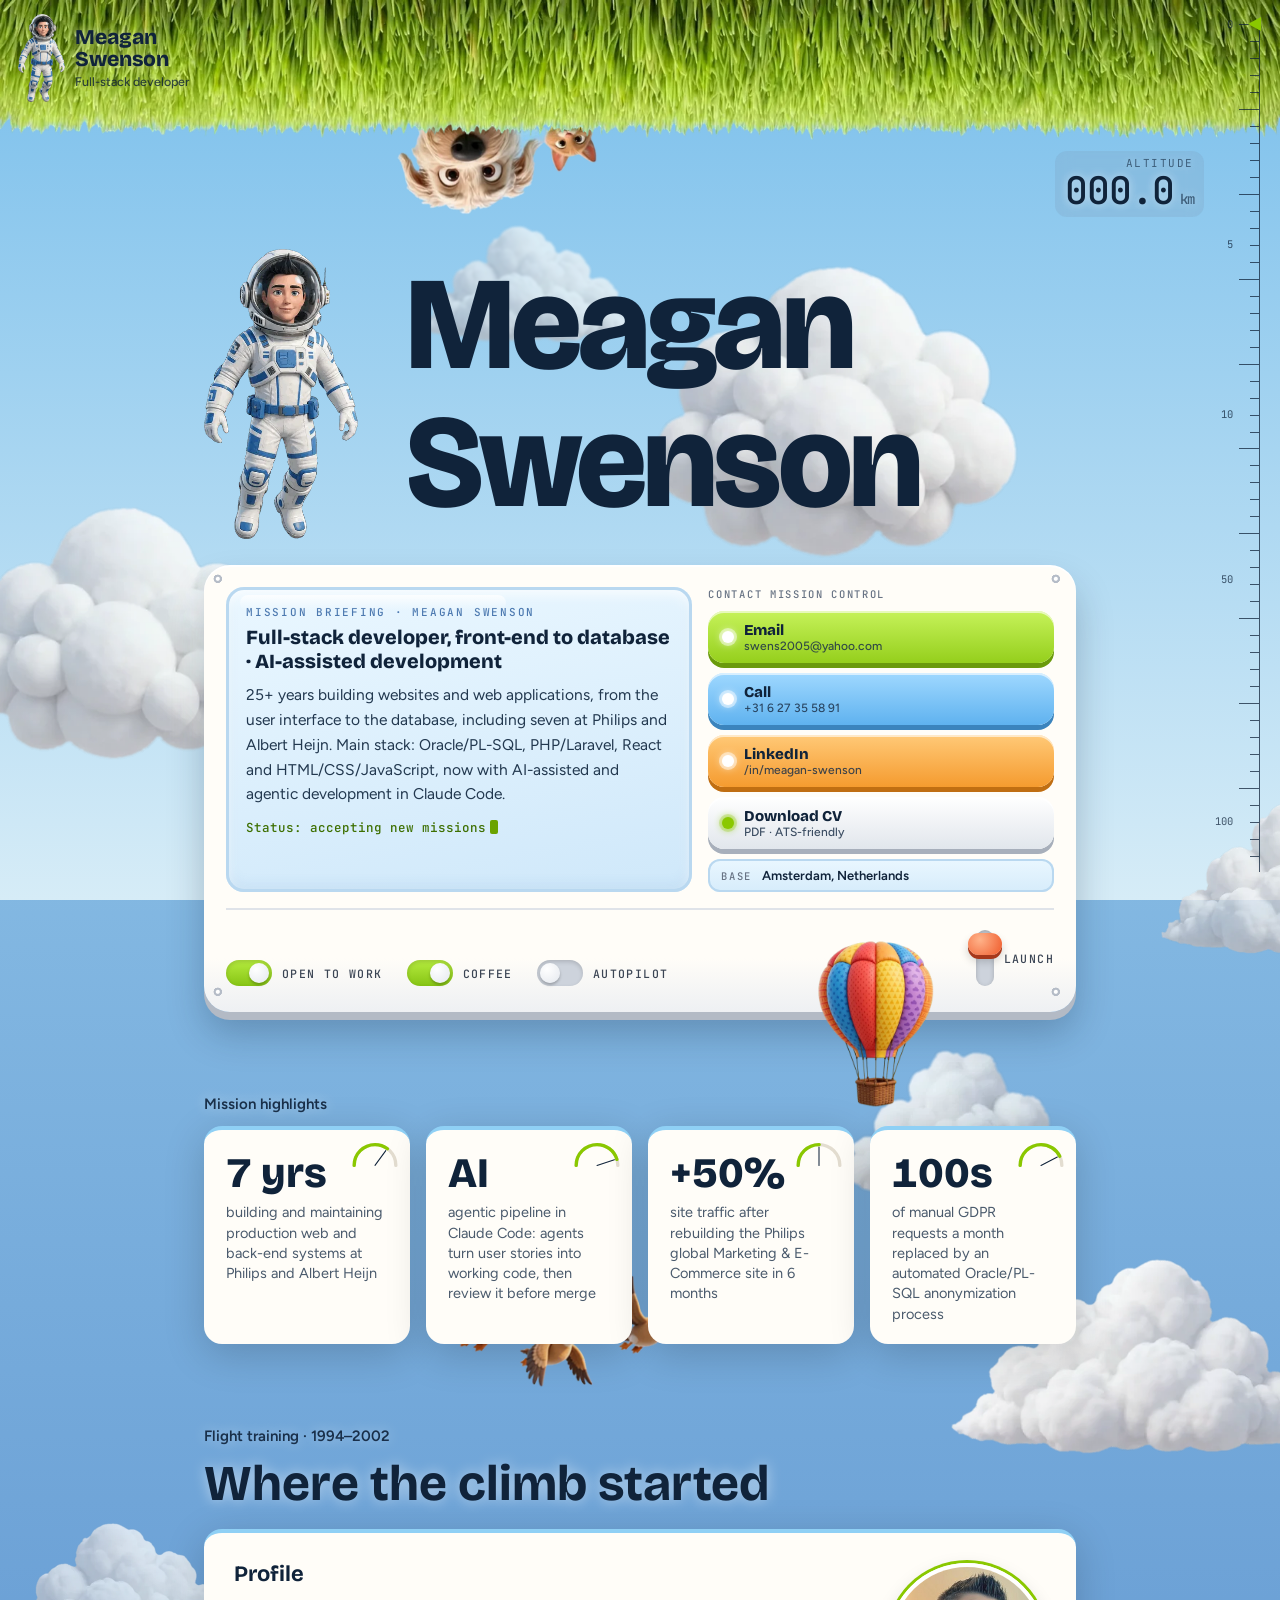
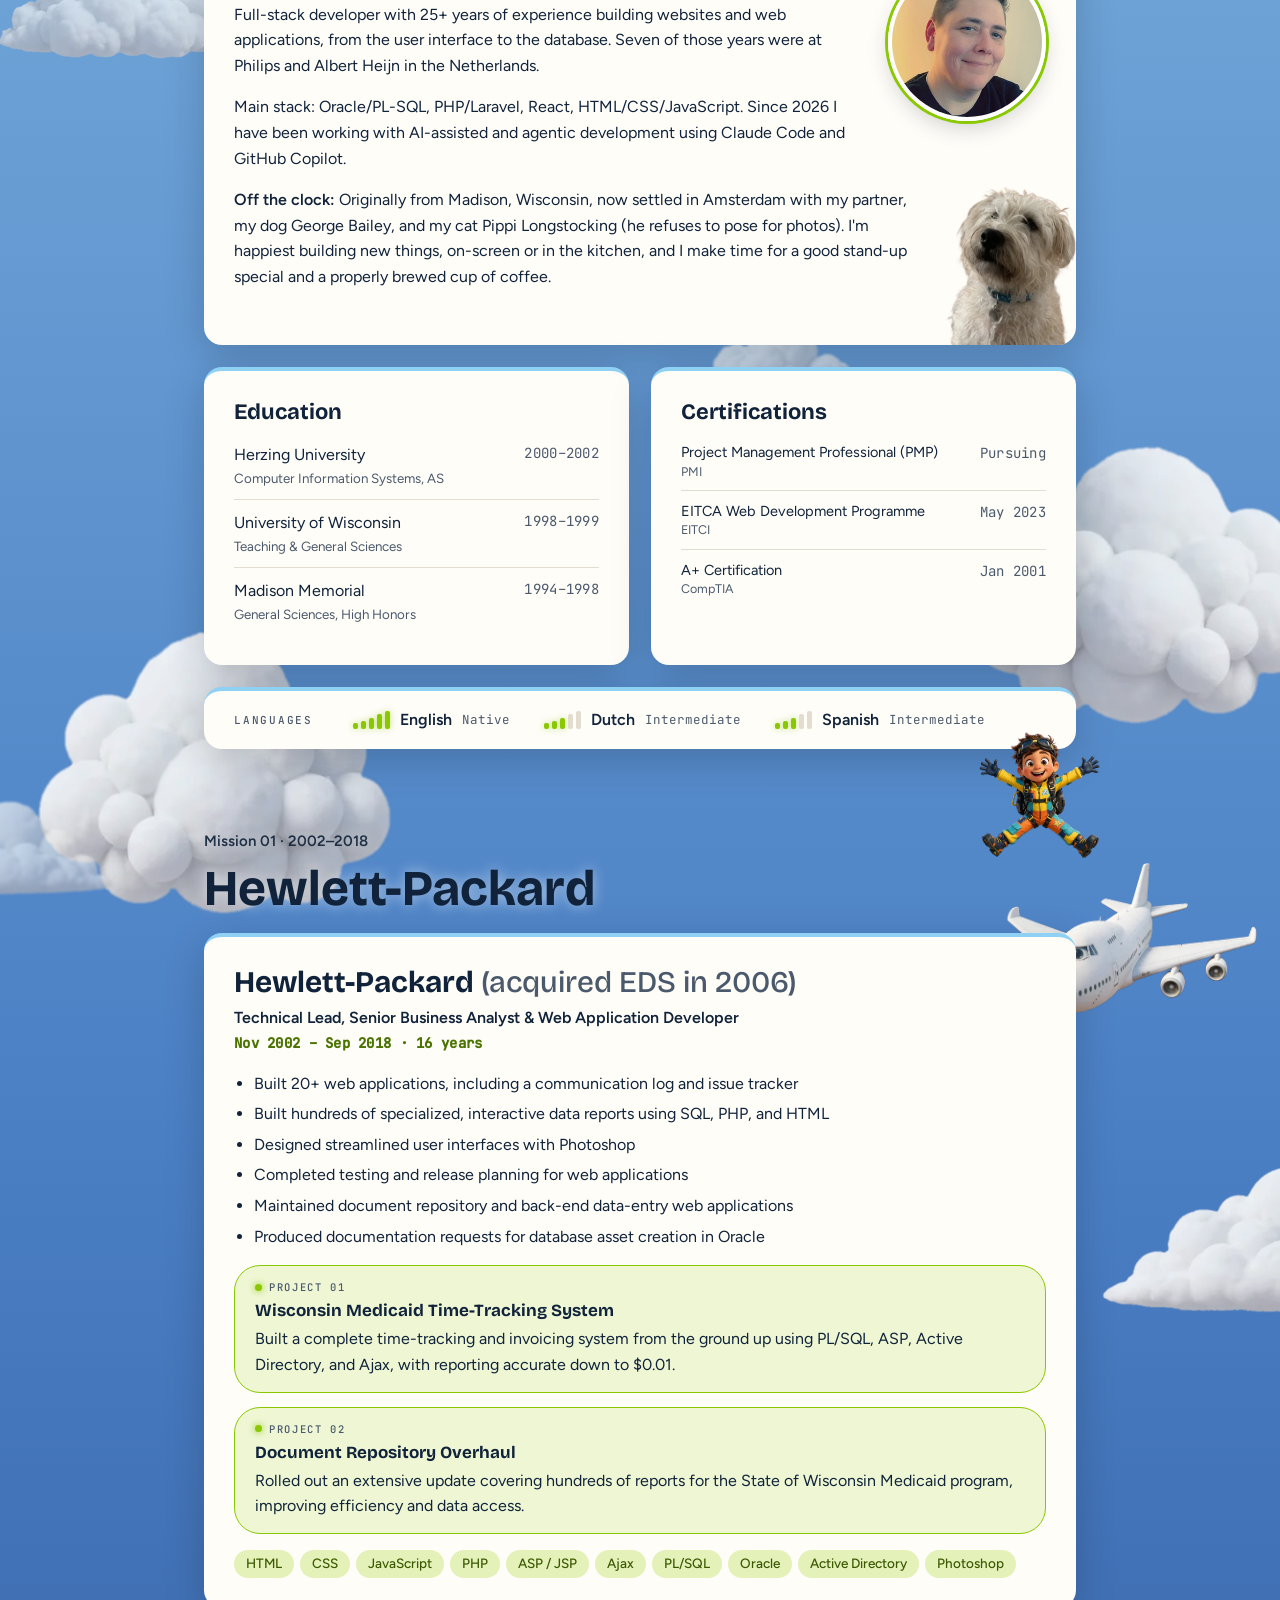
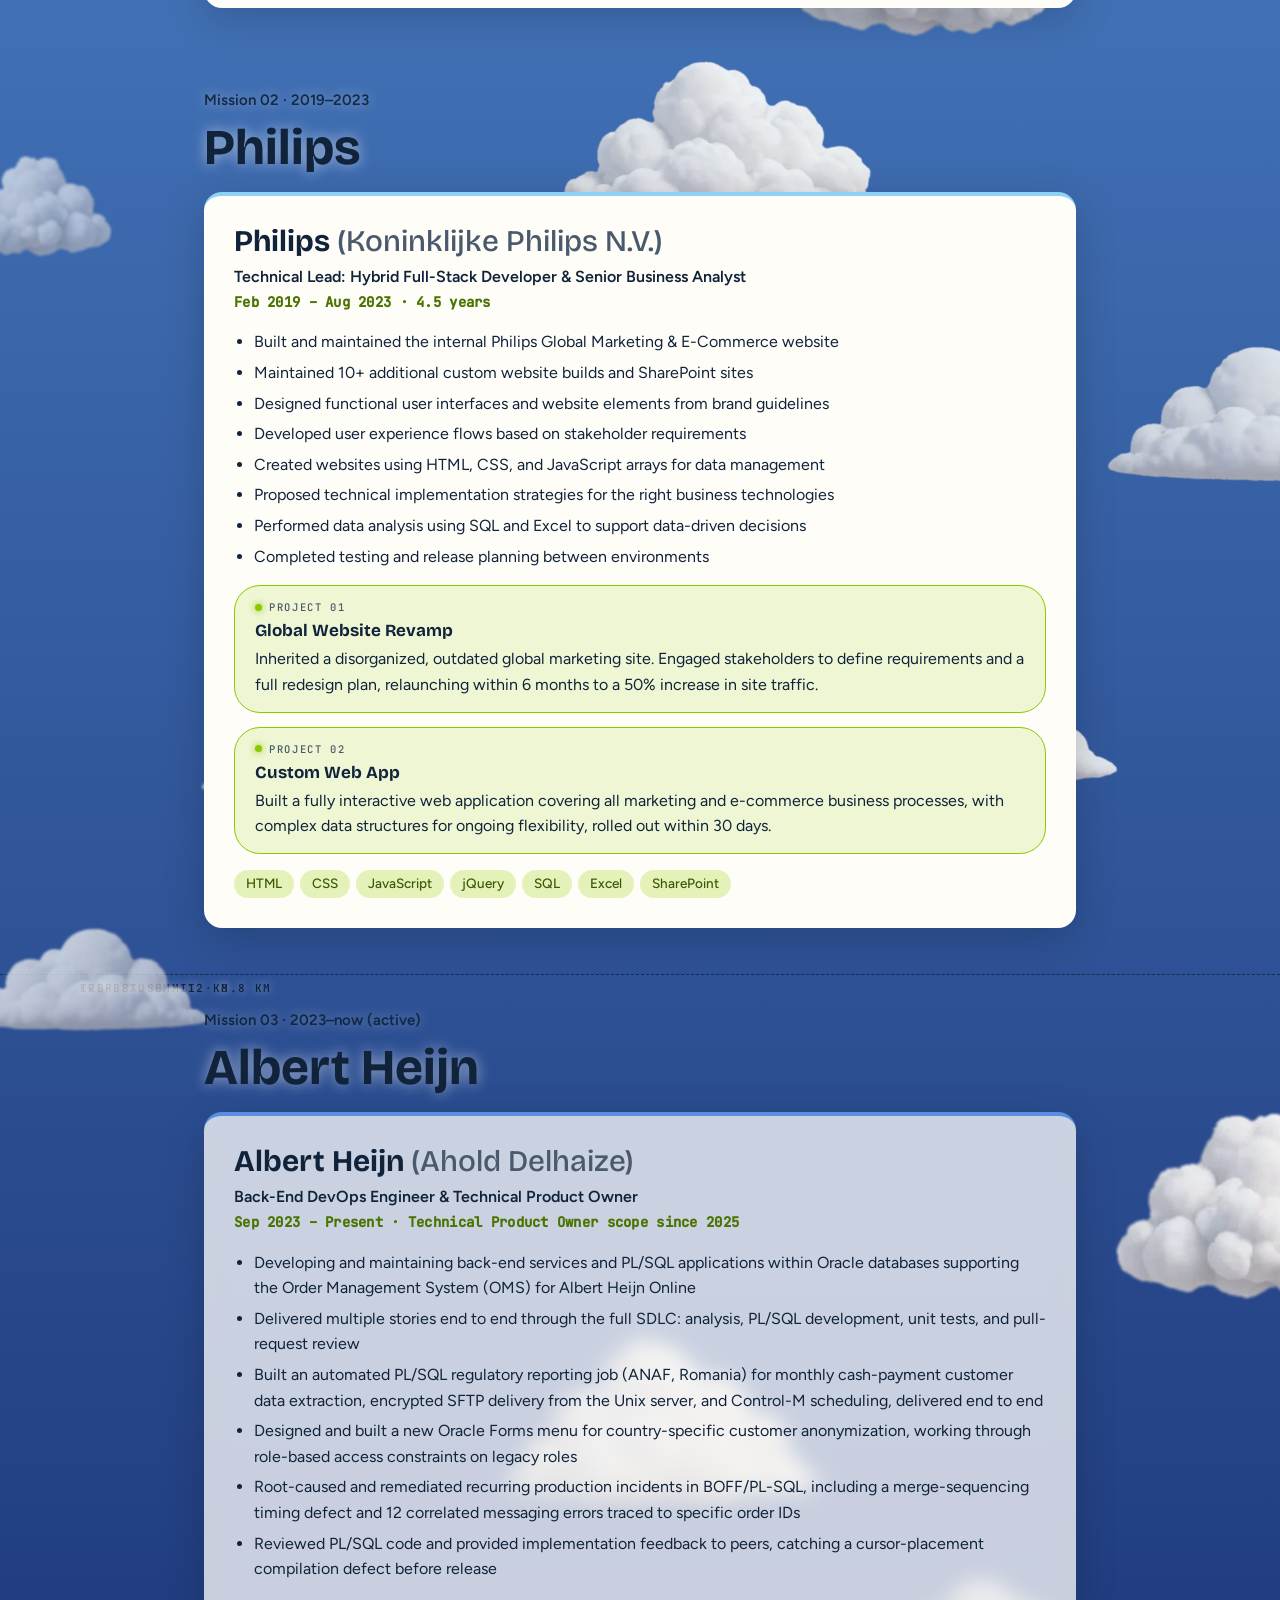
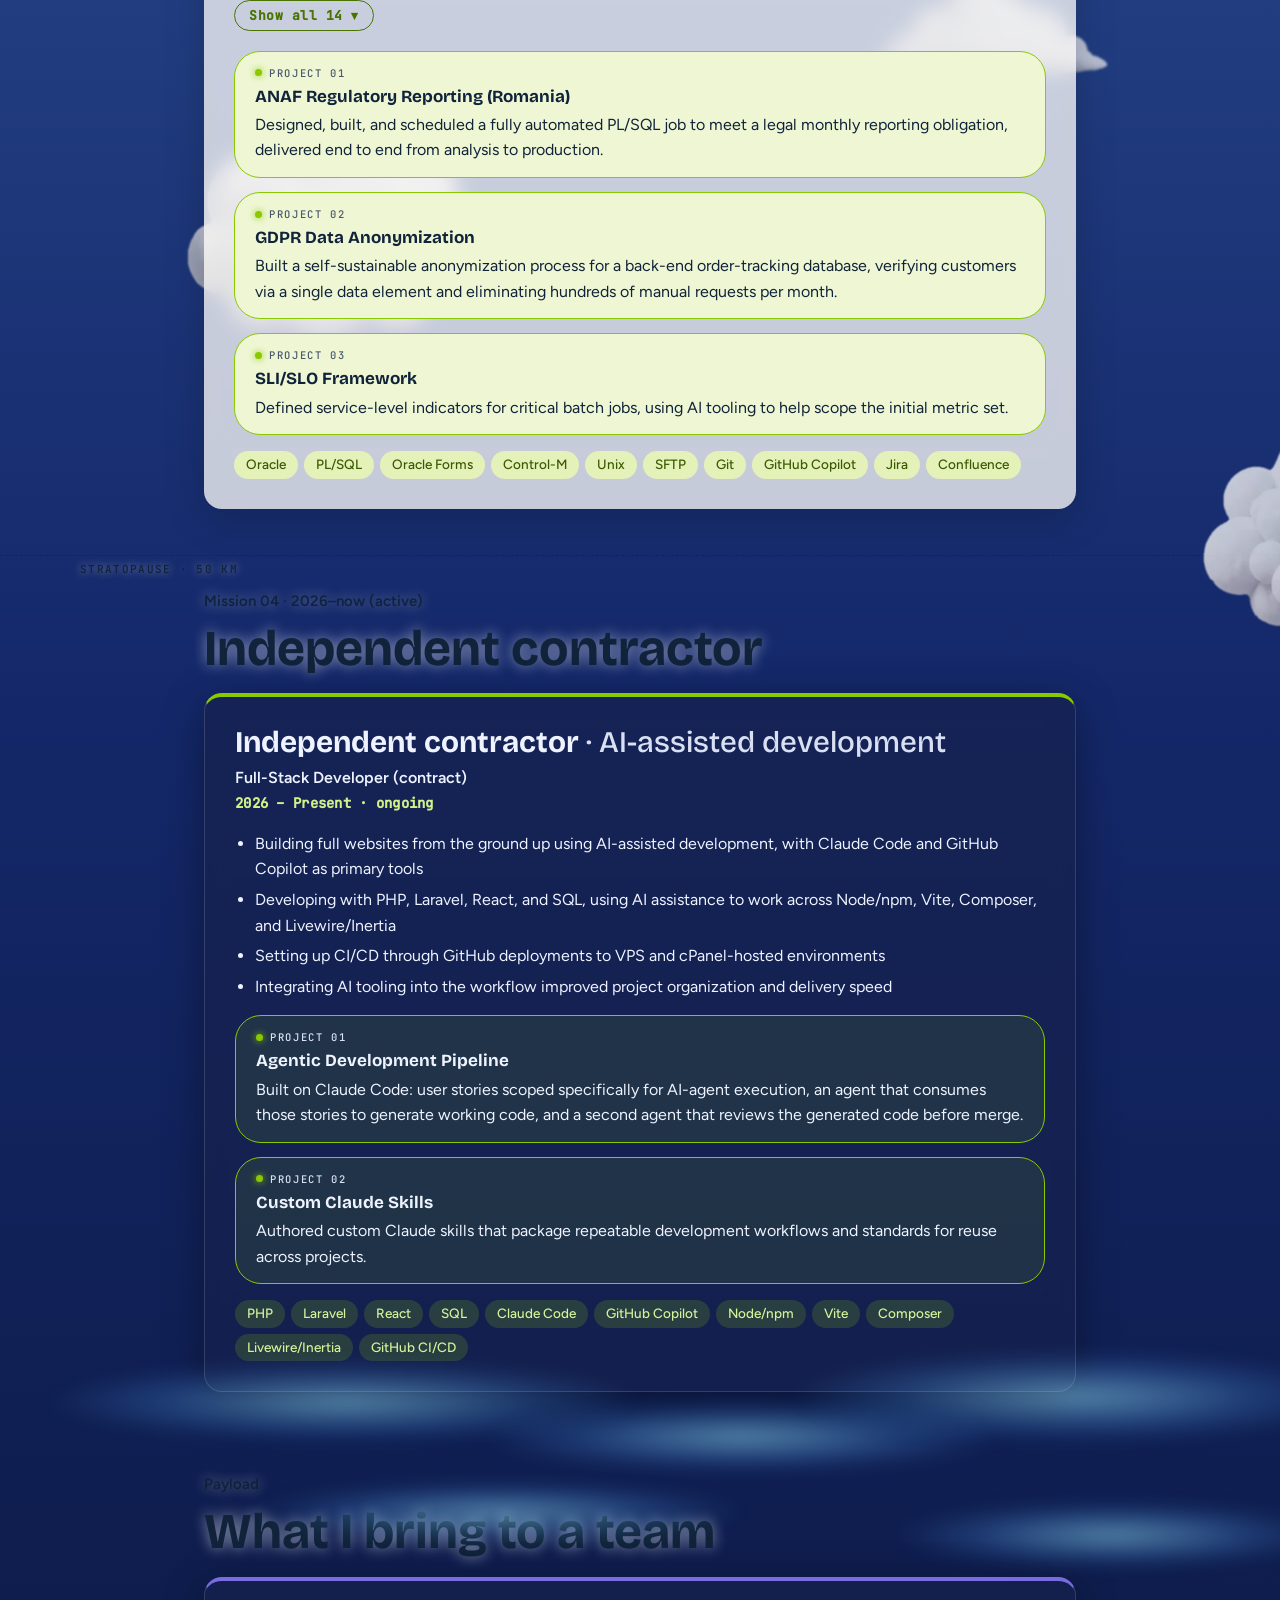
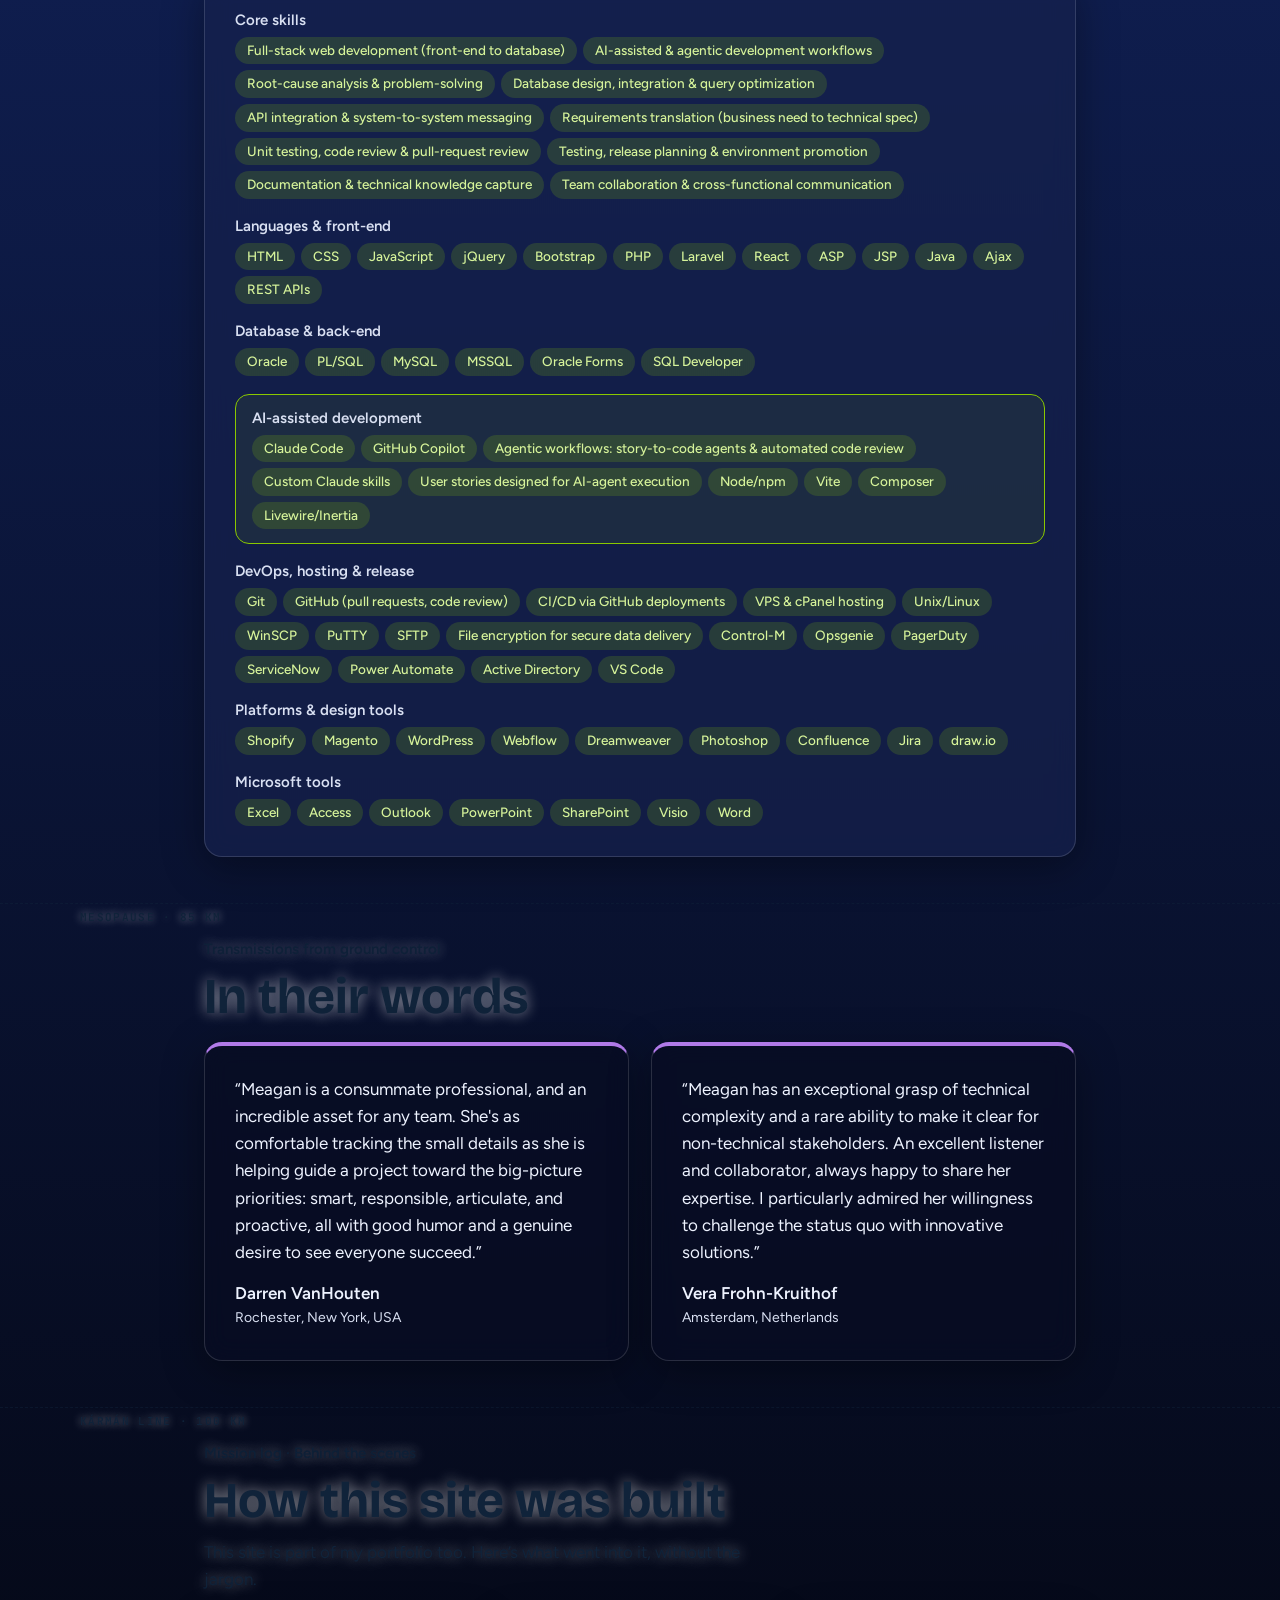
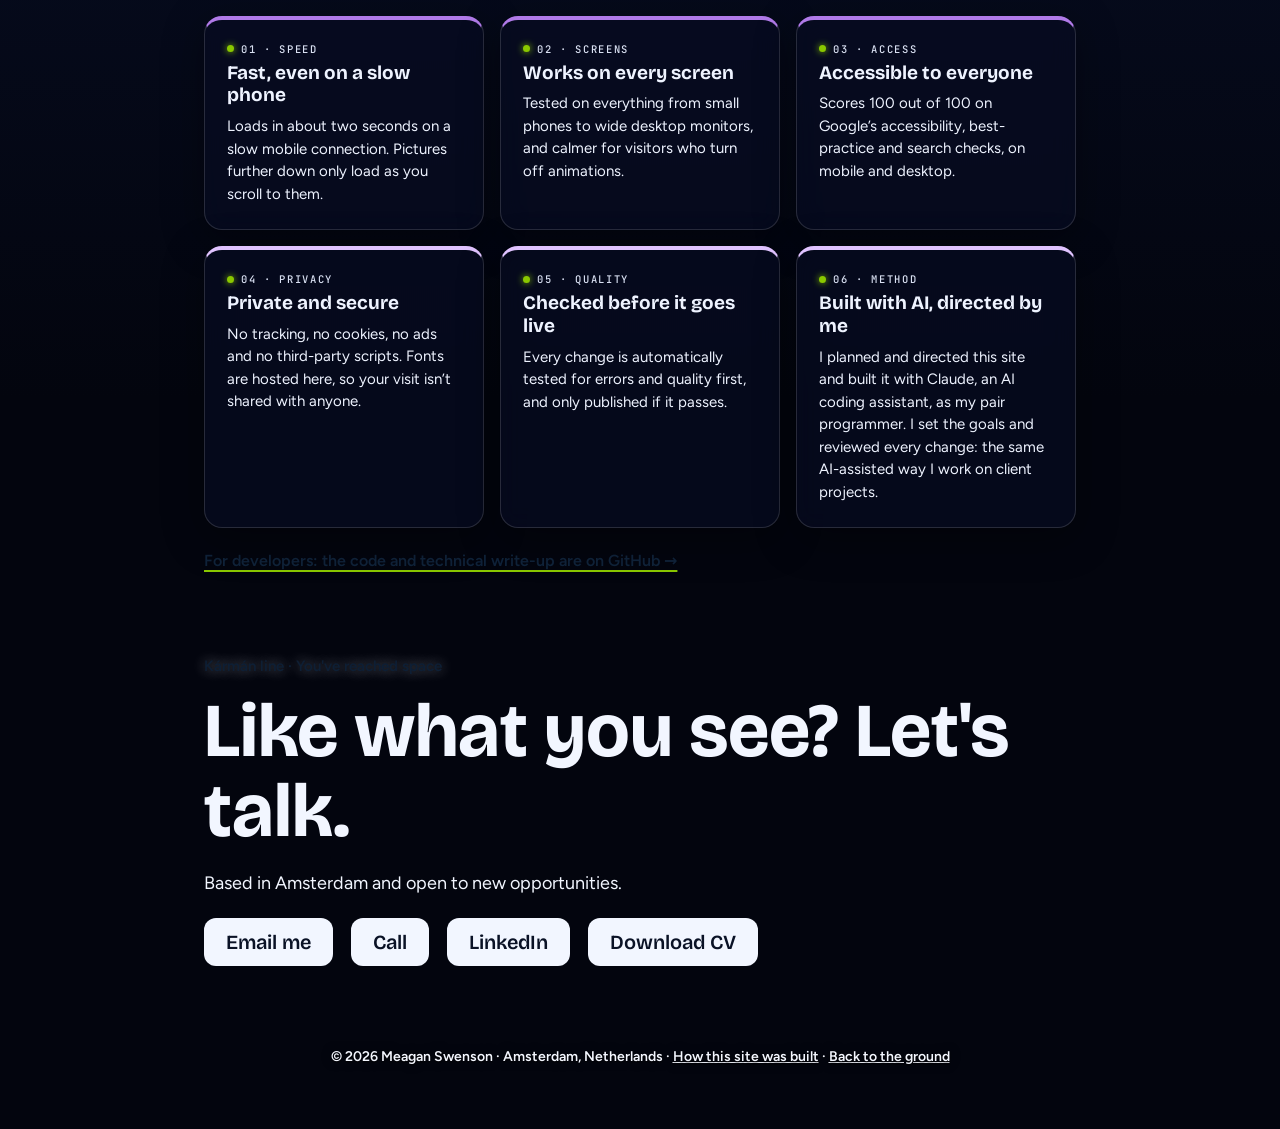
==== commit 80904a82: "Add "How this site was built" mission log section Six plain-language cards for non-technical reviewe" ====
--- a/index.html
+++ b/index.html
@@ -461,6 +461,45 @@
     </div>
   </section>
 
+  <section class="floor" id="build" data-floor="Mission log">
+    <div class="tag">Mission log · Behind the scenes</div>
+    <h2>How this site was built</h2>
+    <p class="intro">This site is part of my portfolio too. Here’s what went into it, without the jargon.</p>
+    <div class="log">
+      <article class="card">
+        <span class="plab">01 · Speed</span>
+        <h3>Fast, even on a slow phone</h3>
+        <p>Loads in about two seconds on a slow mobile connection. Pictures further down only load as you scroll to them.</p>
+      </article>
+      <article class="card">
+        <span class="plab">02 · Screens</span>
+        <h3>Works on every screen</h3>
+        <p>Tested on everything from small phones to wide desktop monitors, and calmer for visitors who turn off animations.</p>
+      </article>
+      <article class="card">
+        <span class="plab">03 · Access</span>
+        <h3>Accessible to everyone</h3>
+        <p>Scores 100 out of 100 on Google’s accessibility, best-practice and search checks, on mobile and desktop.</p>
+      </article>
+      <article class="card">
+        <span class="plab">04 · Privacy</span>
+        <h3>Private and secure</h3>
+        <p>No tracking, no cookies, no ads and no third-party scripts. Fonts are hosted here, so your visit isn’t shared with anyone.</p>
+      </article>
+      <article class="card">
+        <span class="plab">05 · Quality</span>
+        <h3>Checked before it goes live</h3>
+        <p>Every change is automatically tested for errors and quality first, and only published if it passes.</p>
+      </article>
+      <article class="card">
+        <span class="plab">06 · Method</span>
+        <h3>Built with AI, directed by me</h3>
+        <p>I planned and directed this site and built it with Claude, an AI coding assistant, as my pair programmer. I set the goals and reviewed every change: the same AI-assisted way I work on client projects.</p>
+      </article>
+    </div>
+    <p class="devlink"><a href="https://github.com/swens2005/meagan-swenson#how-this-site-was-built" target="_blank" rel="noopener noreferrer">For developers: the code and technical write-up are on GitHub →</a></p>
+  </section>
+
   <section class="floor" id="space" data-floor="Kármán line">
     <div class="tag">Kármán line · You've reached space</div>
     <div class="card">
@@ -470,6 +509,6 @@
     </div>
   </section>
 </main>
-<footer>© <span id="yr">2026</span> Meagan Swenson · Amsterdam, Netherlands · <a href="#lobby">Back to the ground</a></footer>
+<footer>© <span id="yr">2026</span> Meagan Swenson · Amsterdam, Netherlands · <a href="#build">How this site was built</a> · <a href="#lobby">Back to the ground</a></footer>
 </body>
 </html>
--- a/css/style.css
+++ b/css/style.css
@@ -2,7 +2,7 @@
    Meagan Swenson: portfolio
    1. Fonts           5. Floating objects   9. Profile & education
    2. Tokens & base   6. Layout & cards    10. Jobs & skills
-   3. Scene layers    7. Lobby console     11. Quotes, space & footer
+   3. Scene layers    7. Lobby console     11. Quotes, log, space & footer
    4. HUD             8. Stats             12. Responsive & motion
    ========================================================================== */
 
@@ -1346,7 +1346,7 @@
   background: rgba(138, 200, 0, 0.08);
 }
 
-/* 11. Quotes, space & footer --------------------------------------------- */
+/* 11. Quotes, log, space & footer ---------------------------------------- */
 
 blockquote {
   margin: 0;
@@ -1361,6 +1361,42 @@
   color: var(--soft);
   font-size: 14px;
   font-weight: 400;
+}
+
+/* mission log: how this site was built */
+#build .intro {
+  max-width: 52ch;
+  margin: -6px 0 22px;
+  font-size: 17px;
+  text-shadow: 0 0 14px var(--halo);
+}
+.log {
+  display: grid;
+  grid-template-columns: repeat(3, 1fr);
+  gap: 16px;
+}
+.log .card {
+  margin-top: 0;
+  padding: 22px 22px 24px;
+}
+.log h3 {
+  margin: 6px 0 8px;
+  font-size: 19px;
+  line-height: 1.2;
+}
+.log p {
+  margin: 0;
+  font-size: 15px;
+  line-height: 1.5;
+}
+.devlink {
+  margin: 20px 0 0;
+  font-weight: 600;
+}
+.devlink a {
+  text-decoration-color: var(--accent);
+  text-decoration-thickness: 2px;
+  text-underline-offset: 4px;
 }
 
 #space .card {
@@ -1472,6 +1508,12 @@
   }
 }
 
+@media (max-width: 900px) {
+  .log {
+    grid-template-columns: 1fr 1fr;
+  }
+}
+
 @media (max-width: 760px) {
   .stats {
     grid-template-columns: 1fr 1fr;
@@ -1495,6 +1537,9 @@
 }
 
 @media (max-width: 560px) {
+  .log {
+    grid-template-columns: 1fr;
+  }
   .headshot {
     width: 112px;
     height: 112px;
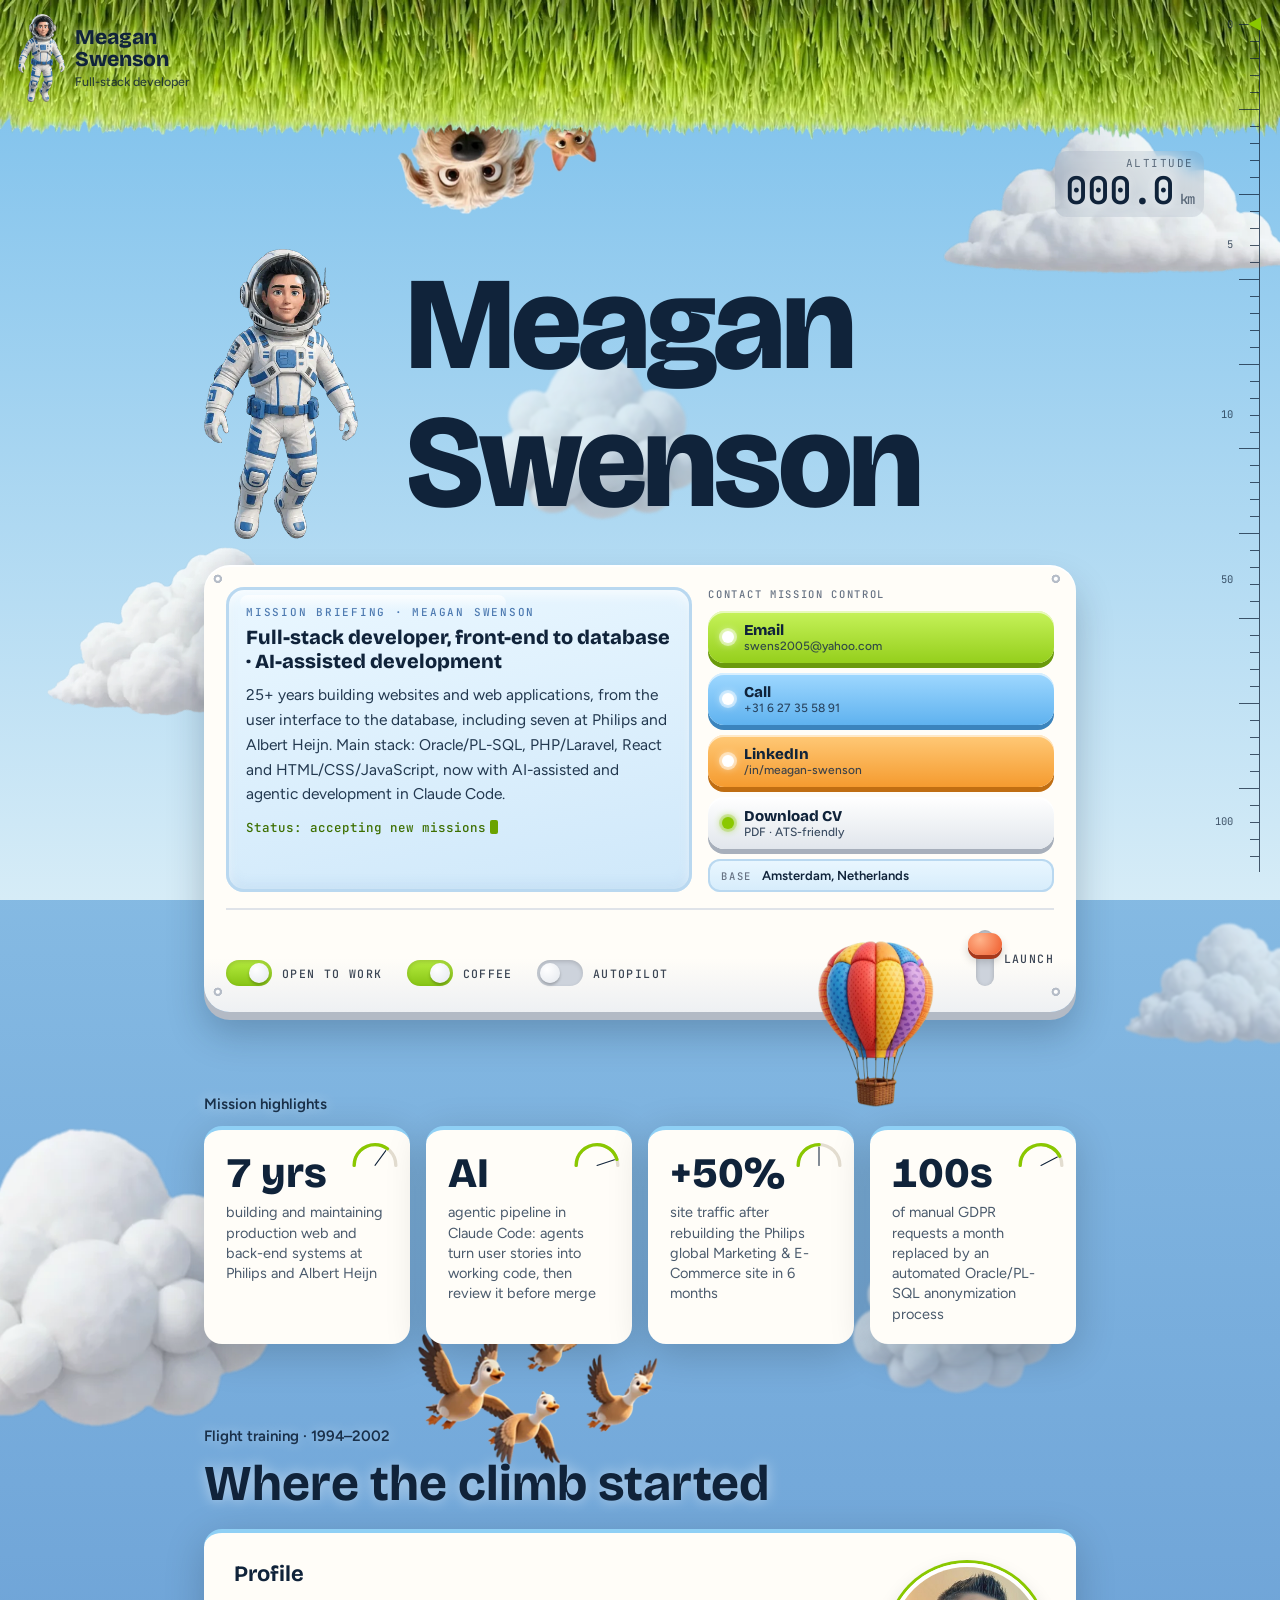
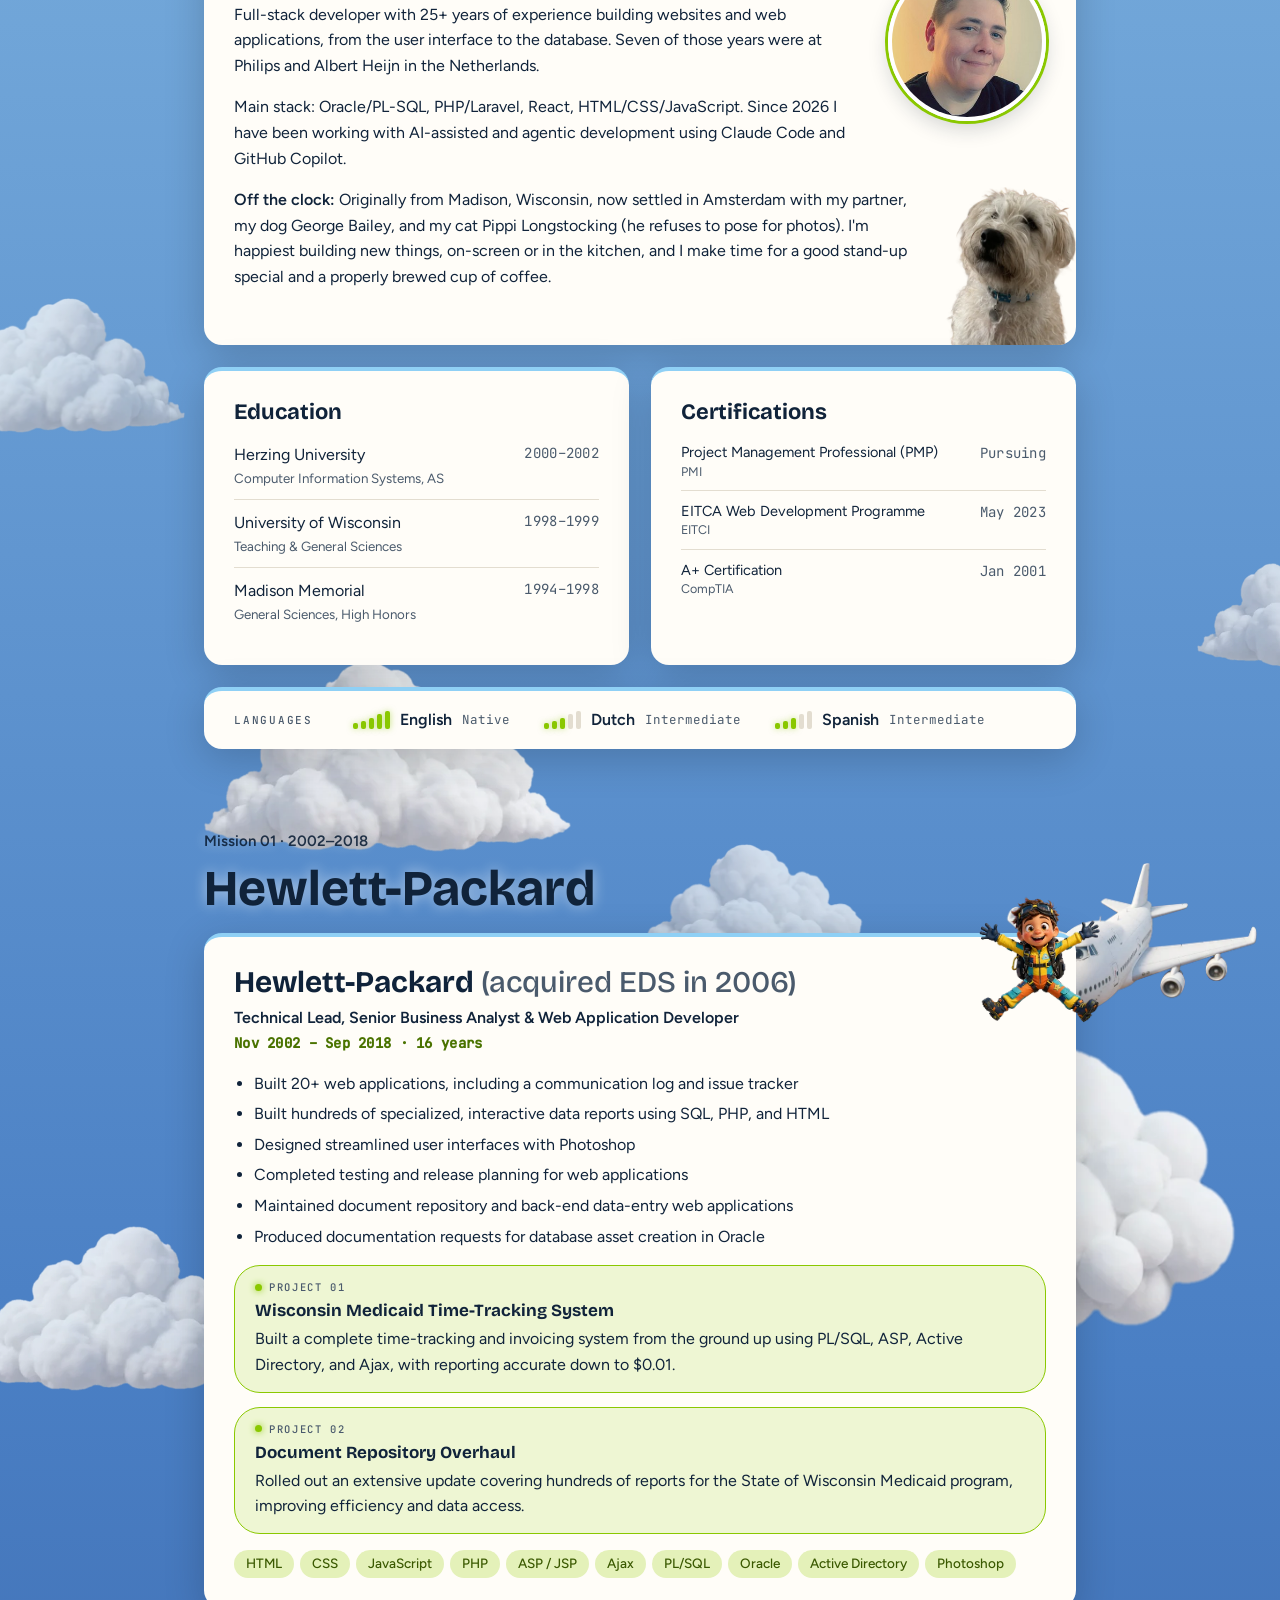
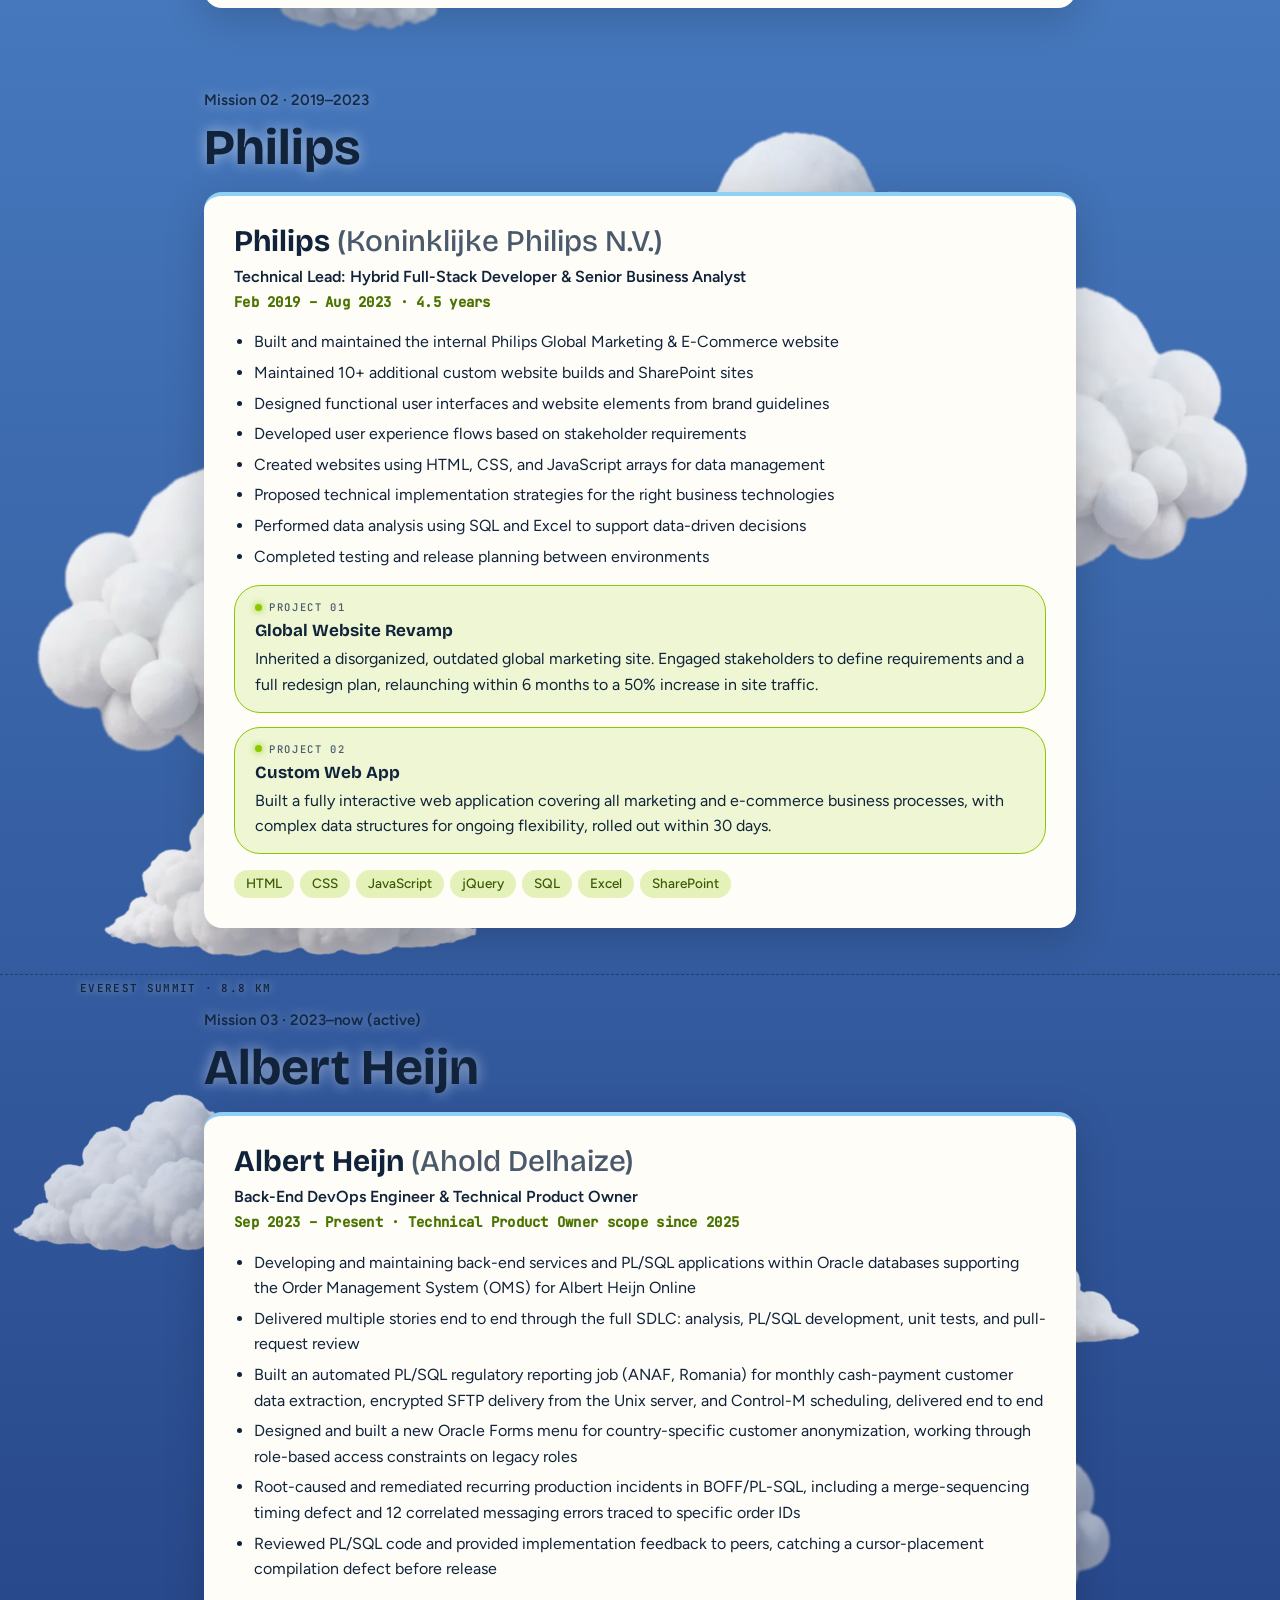
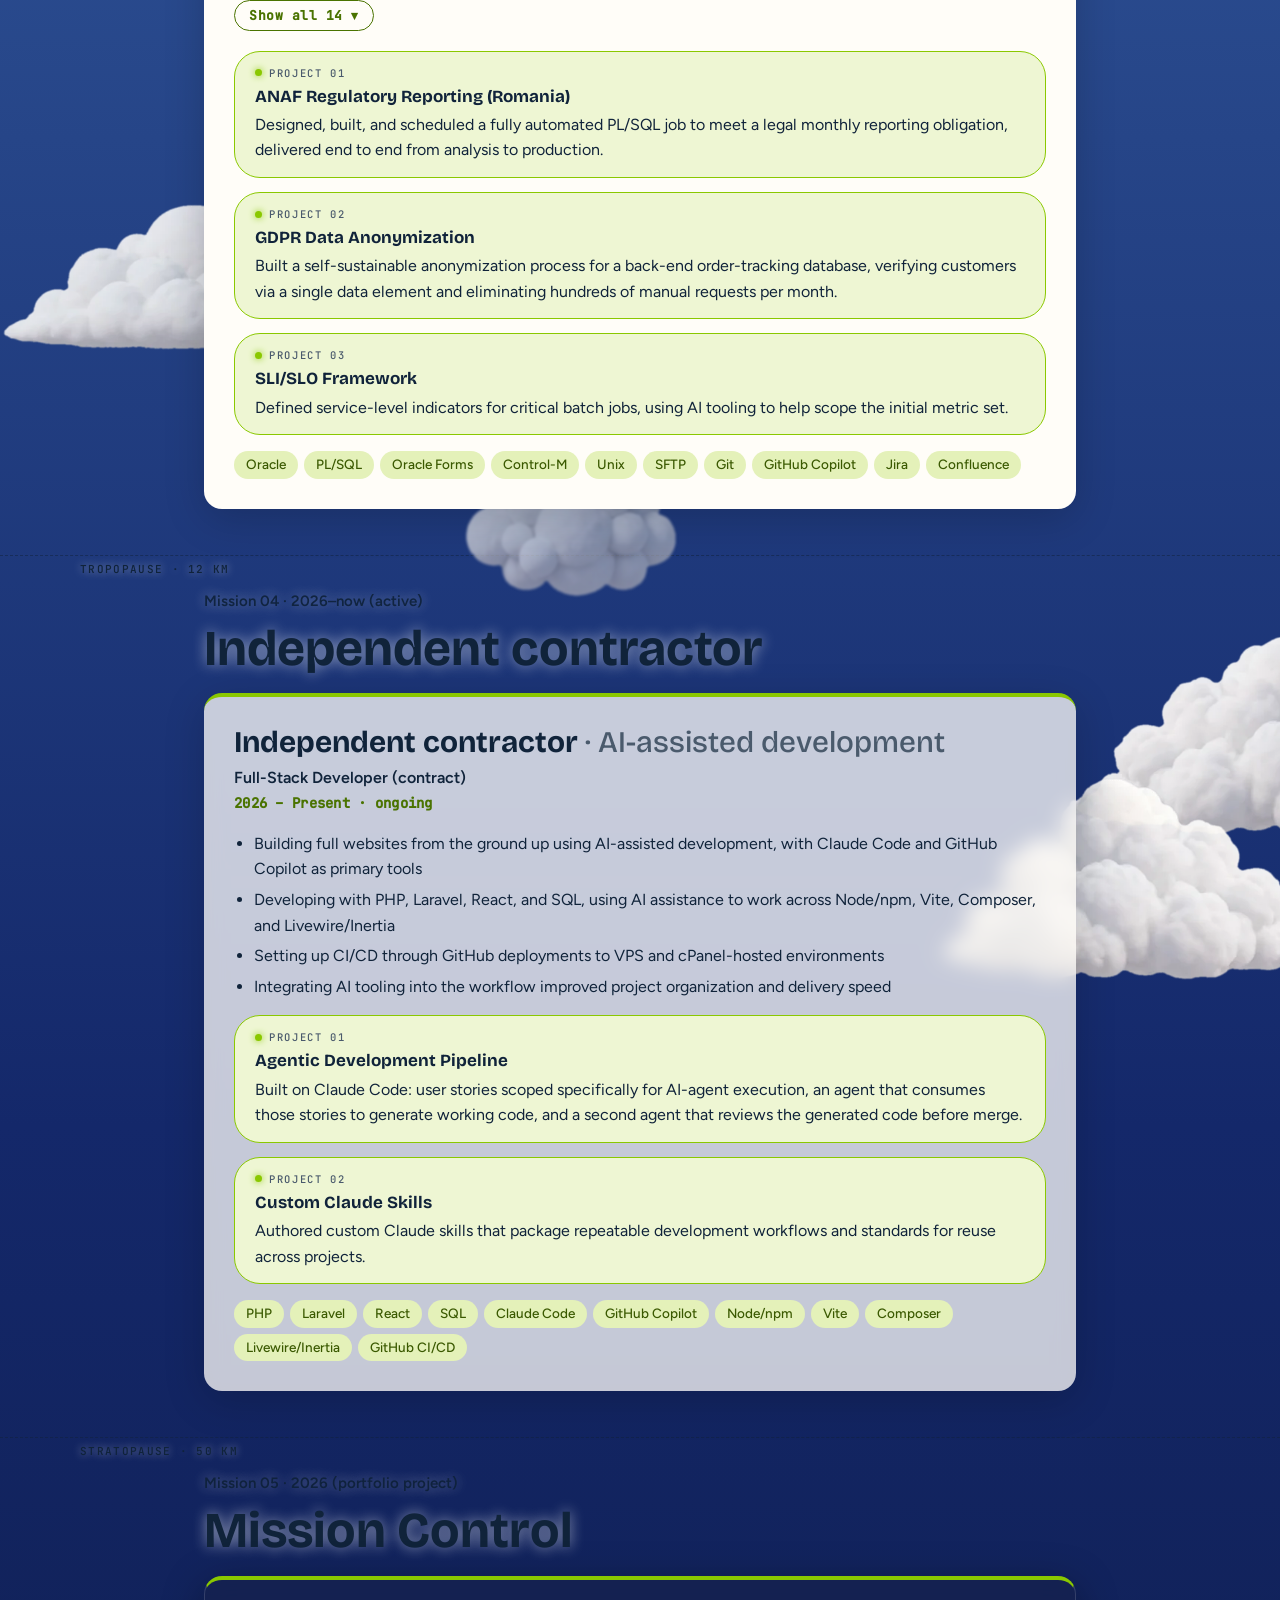
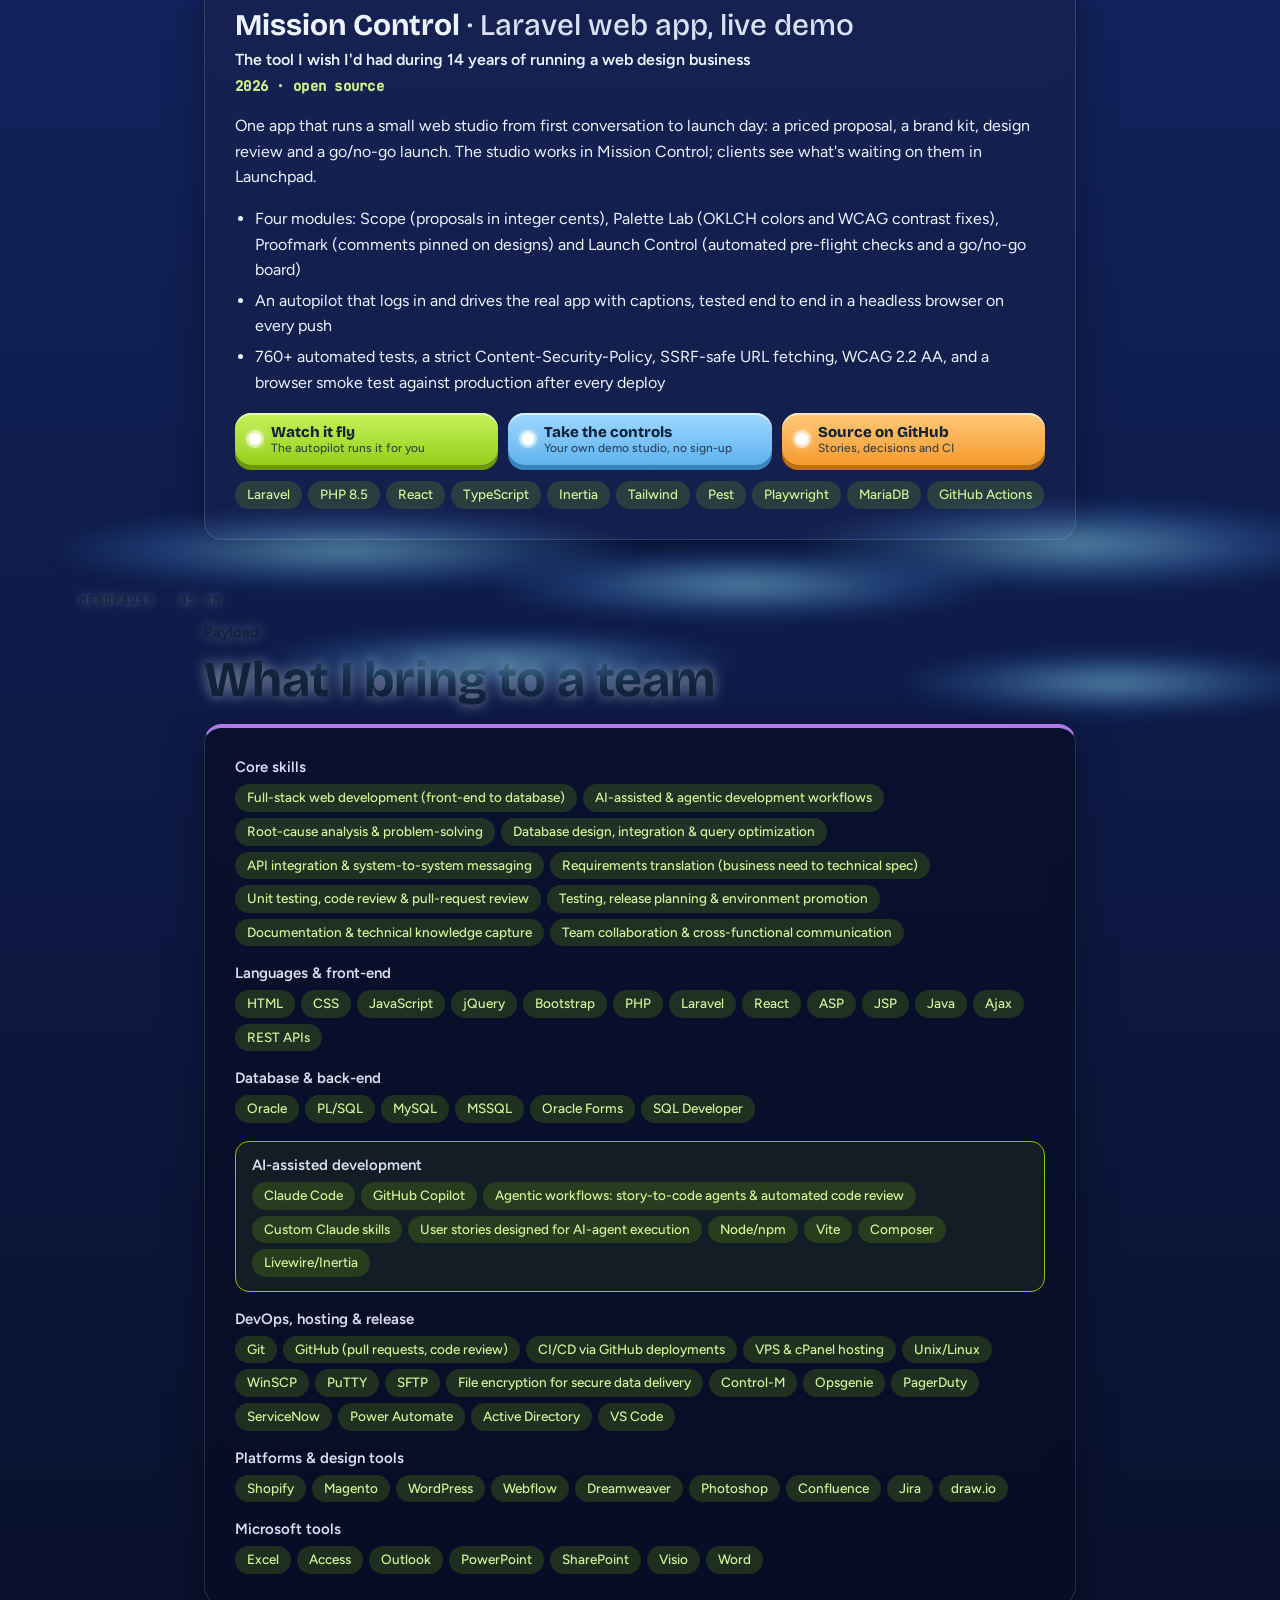
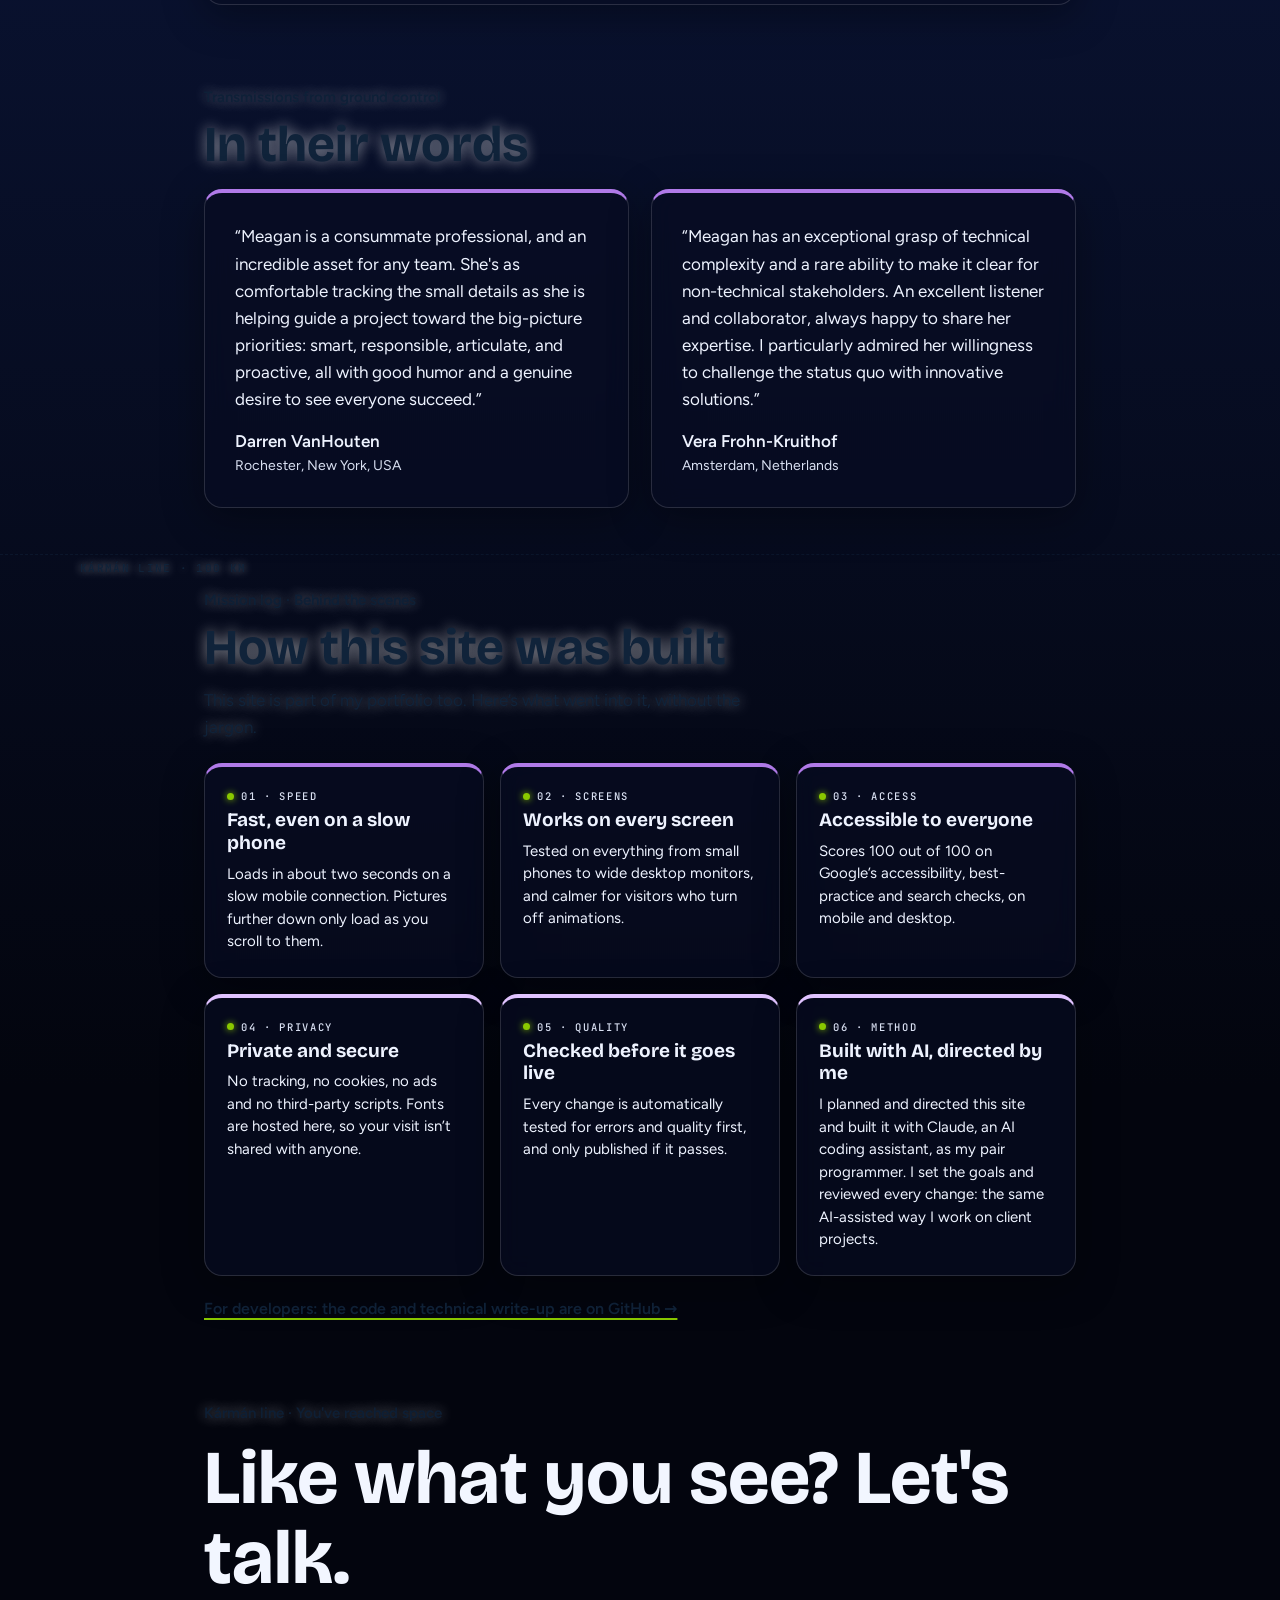
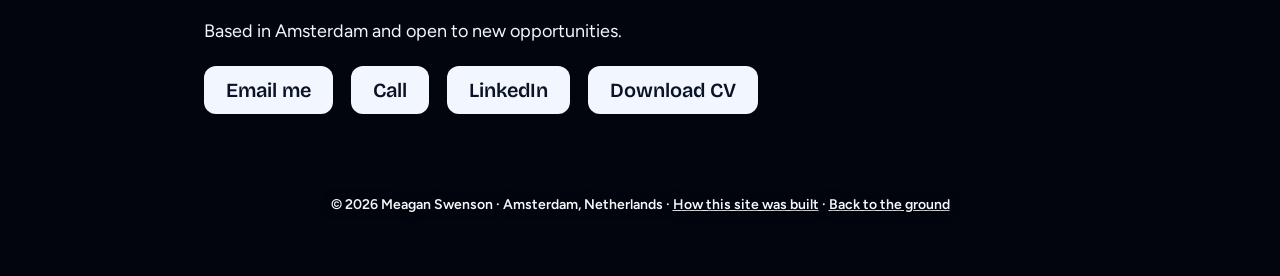
==== commit 21a8d271: "Add Mission 05: Mission Control, with Watch it fly and Take the controls A new floor after Mission 0" ====
--- a/index.html
+++ b/index.html
@@ -336,6 +336,39 @@
         <span>Composer</span>
         <span>Livewire/Inertia</span>
         <span>GitHub CI/CD</span>
+      </div>
+    </article>
+  </section>
+
+  <section class="floor" id="mission-control" data-floor="05 · Mission Control">
+    <div class="tag">Mission 05 · 2026 (portfolio project)</div>
+    <h2>Mission Control</h2>
+    <article class="card job lime">
+      <h3>Mission Control<span class="co"> · Laravel web app, live demo</span></h3>
+      <div class="role2">The tool I wish I'd had during 14 years of running a web design business</div>
+      <div class="when">2026 · open source</div>
+      <p>One app that runs a small web studio from first conversation to launch day: a priced proposal, a brand kit, design review and a go/no-go launch. The studio works in Mission Control; clients see what's waiting on them in Launchpad.</p>
+      <ul>
+        <li>Four modules: Scope (proposals in integer cents), Palette Lab (OKLCH colors and WCAG contrast fixes), Proofmark (comments pinned on designs) and Launch Control (automated pre-flight checks and a go/no-go board)</li>
+        <li>An autopilot that logs in and drives the real app with captions, tested end to end in a headless browser on every push</li>
+        <li>760+ automated tests, a strict Content-Security-Policy, SSRF-safe URL fetching, WCAG 2.2 AA, and a browser smoke test against production after every deploy</li>
+      </ul>
+      <div class="btns launch-btns">
+        <a class="cbtn" href="/mission-control/autopilot"><i></i><b>Watch it fly</b><small>The autopilot runs it for you</small></a>
+        <a class="cbtn" href="/mission-control/login"><i></i><b>Take the controls</b><small>Your own demo studio, no sign-up</small></a>
+        <a class="cbtn" href="https://github.com/swens2005/mission-control" target="_blank" rel="noopener noreferrer"><i></i><b>Source on GitHub</b><small>Stories, decisions and CI</small></a>
+      </div>
+      <div class="stack">
+        <span>Laravel</span>
+        <span>PHP 8.5</span>
+        <span>React</span>
+        <span>TypeScript</span>
+        <span>Inertia</span>
+        <span>Tailwind</span>
+        <span>Pest</span>
+        <span>Playwright</span>
+        <span>MariaDB</span>
+        <span>GitHub Actions</span>
       </div>
     </article>
   </section>
--- a/css/style.css
+++ b/css/style.css
@@ -295,6 +295,11 @@
   aspect-ratio: 760 / 531;
   pointer-events: none;
   opacity: 0;
+}
+/* hidden until main.js has moved it next to the closing heading; otherwise a
+   slow page renders it at the top first and its lazy images load early */
+#meteors:not(.placed) {
+  display: none;
 }
 #meteors img {
   position: absolute;
@@ -953,6 +958,14 @@
 .cbtn:hover {
   filter: brightness(1.05);
 }
+/* Mission 05's demo buttons: a row on wide screens, a stack on phones */
+.launch-btns {
+  grid-template-columns: repeat(auto-fit, minmax(200px, 1fr));
+  margin-top: 18px;
+}
+.launch-btns small {
+  word-break: normal;
+}
 .cbtn:active {
   transform: translateY(4px);
   box-shadow:
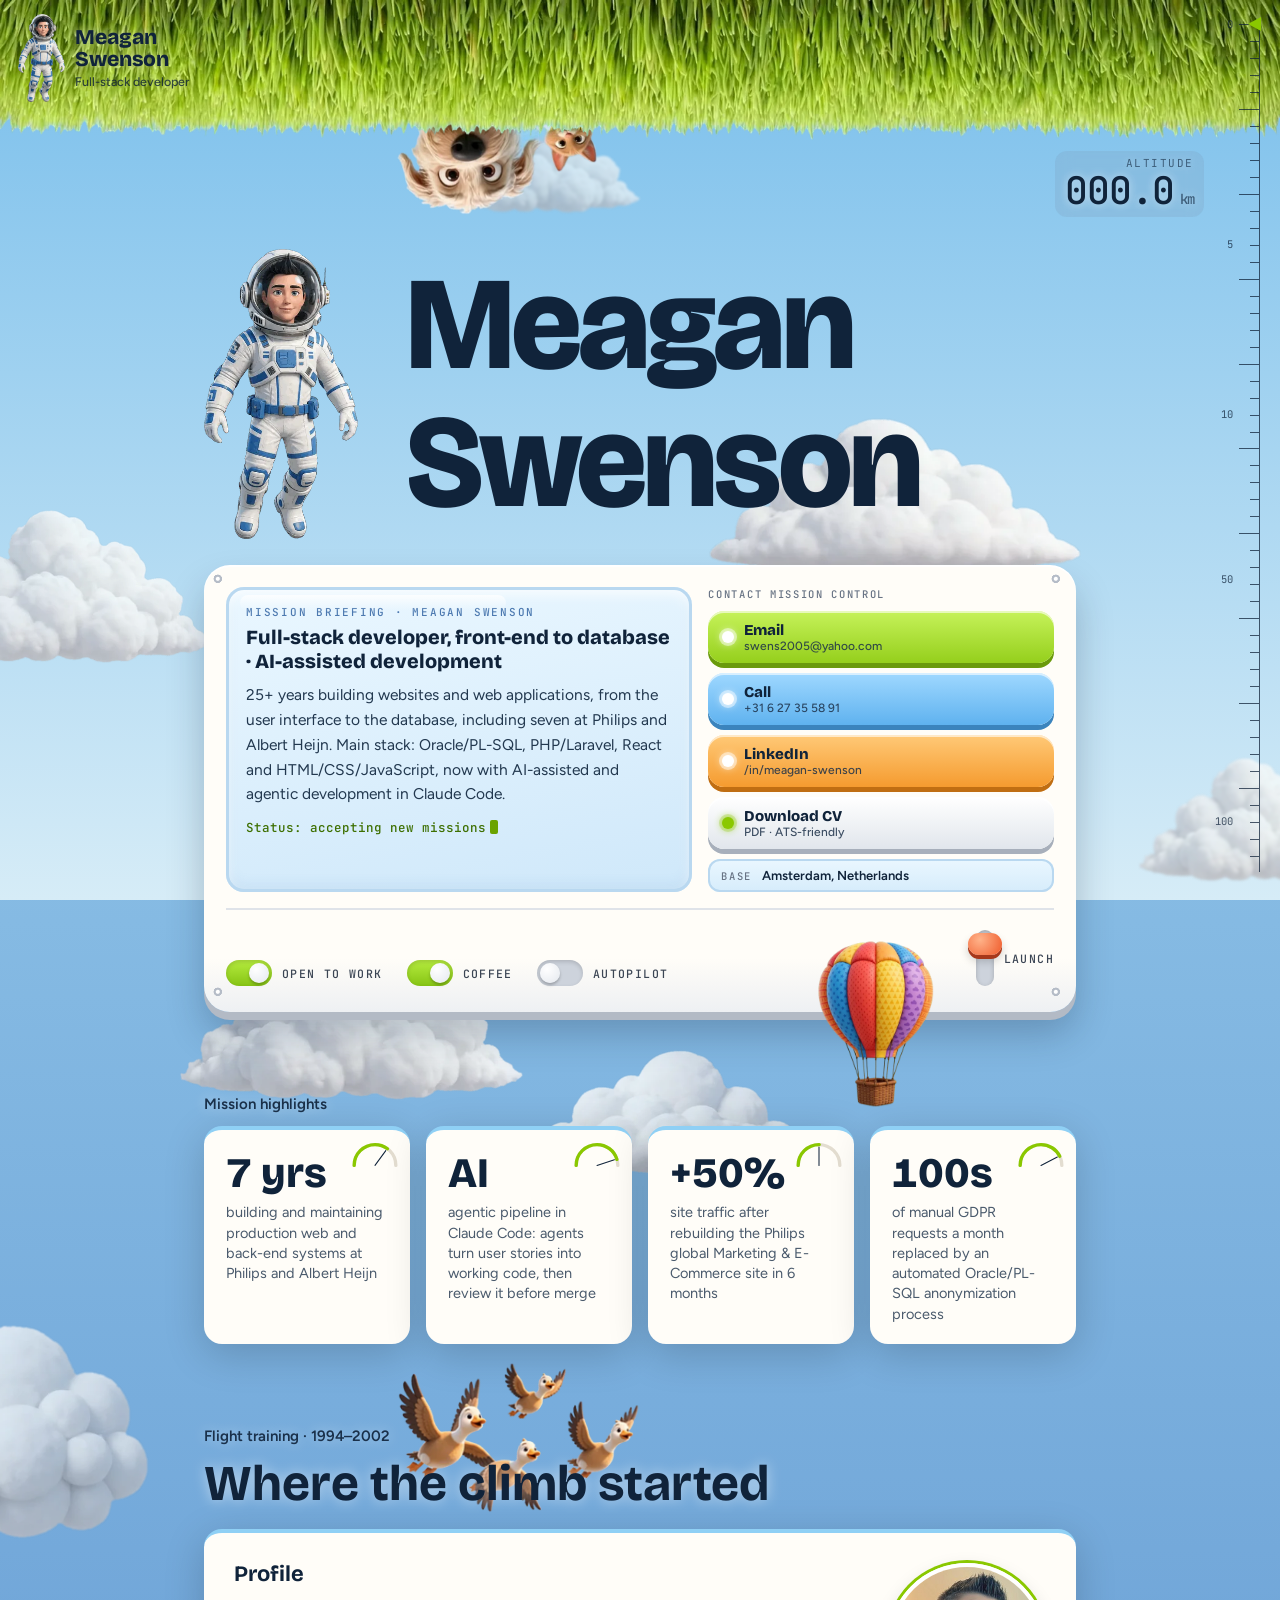
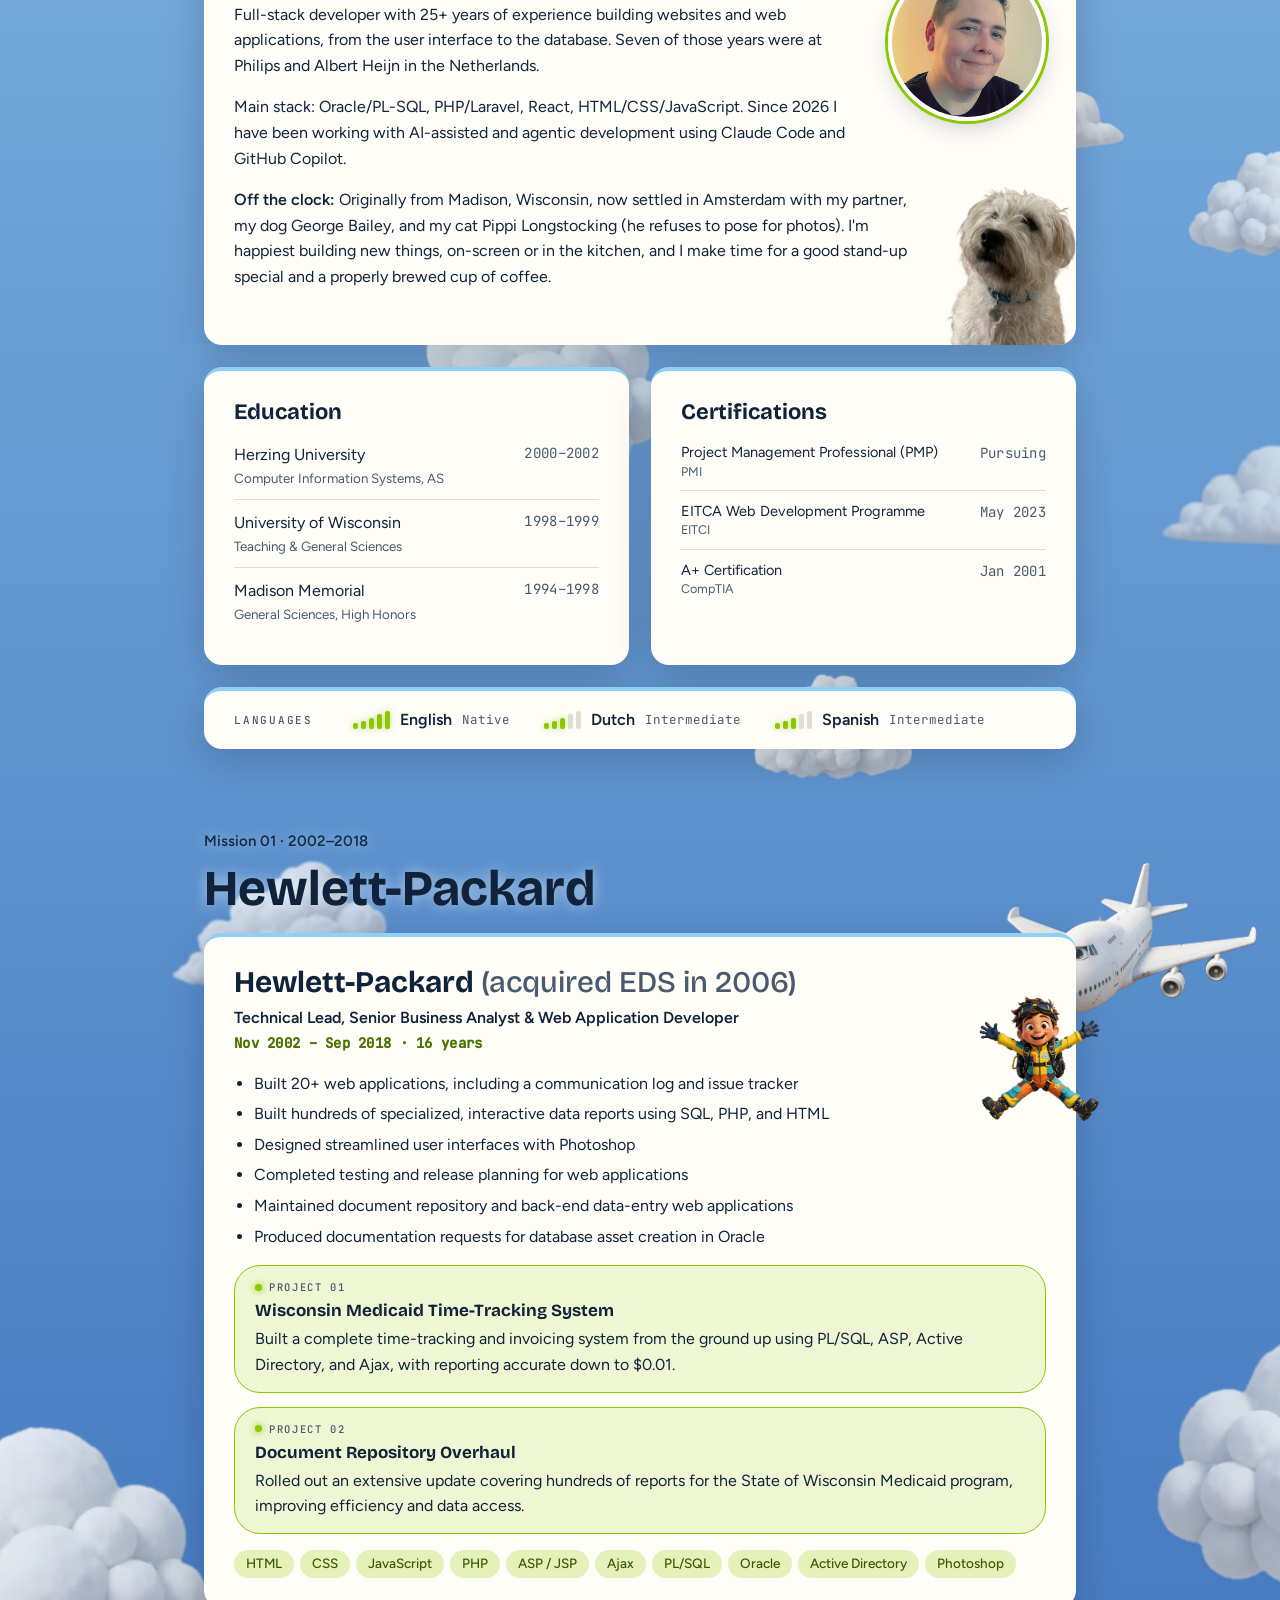
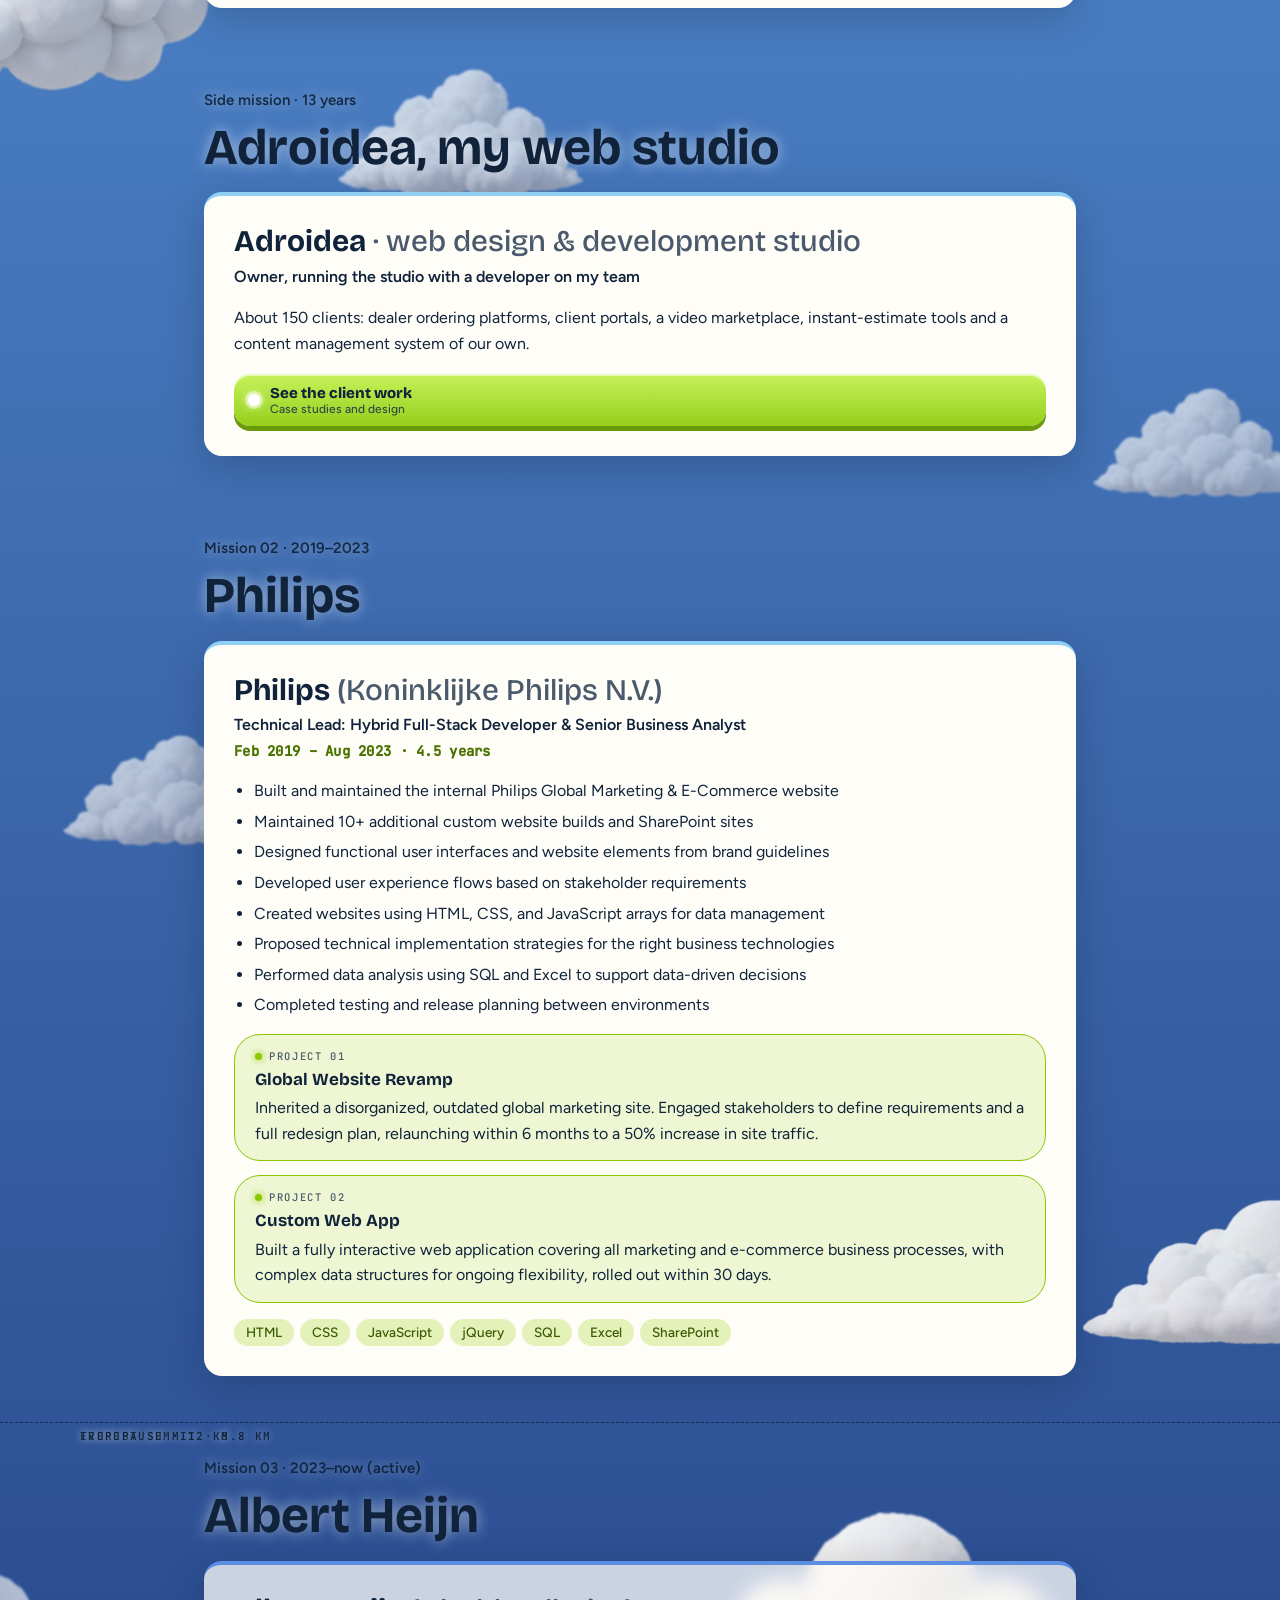
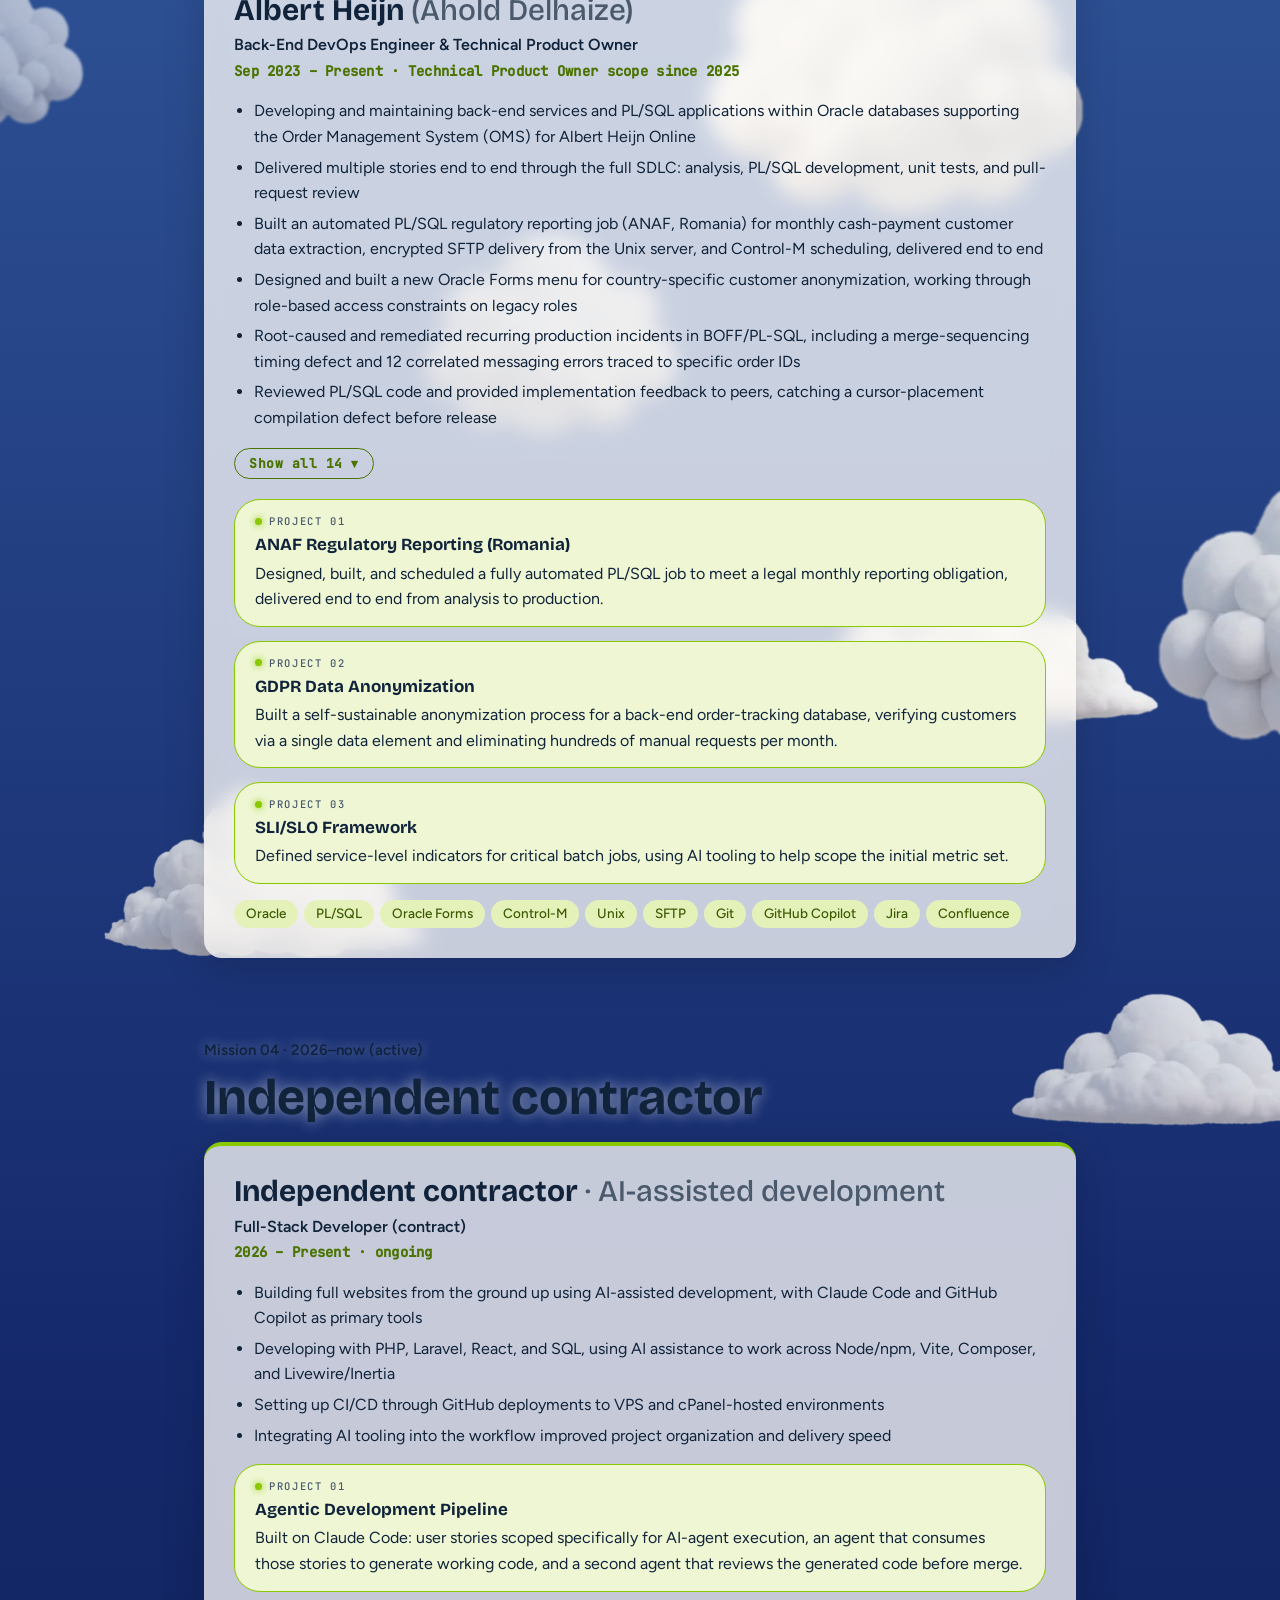
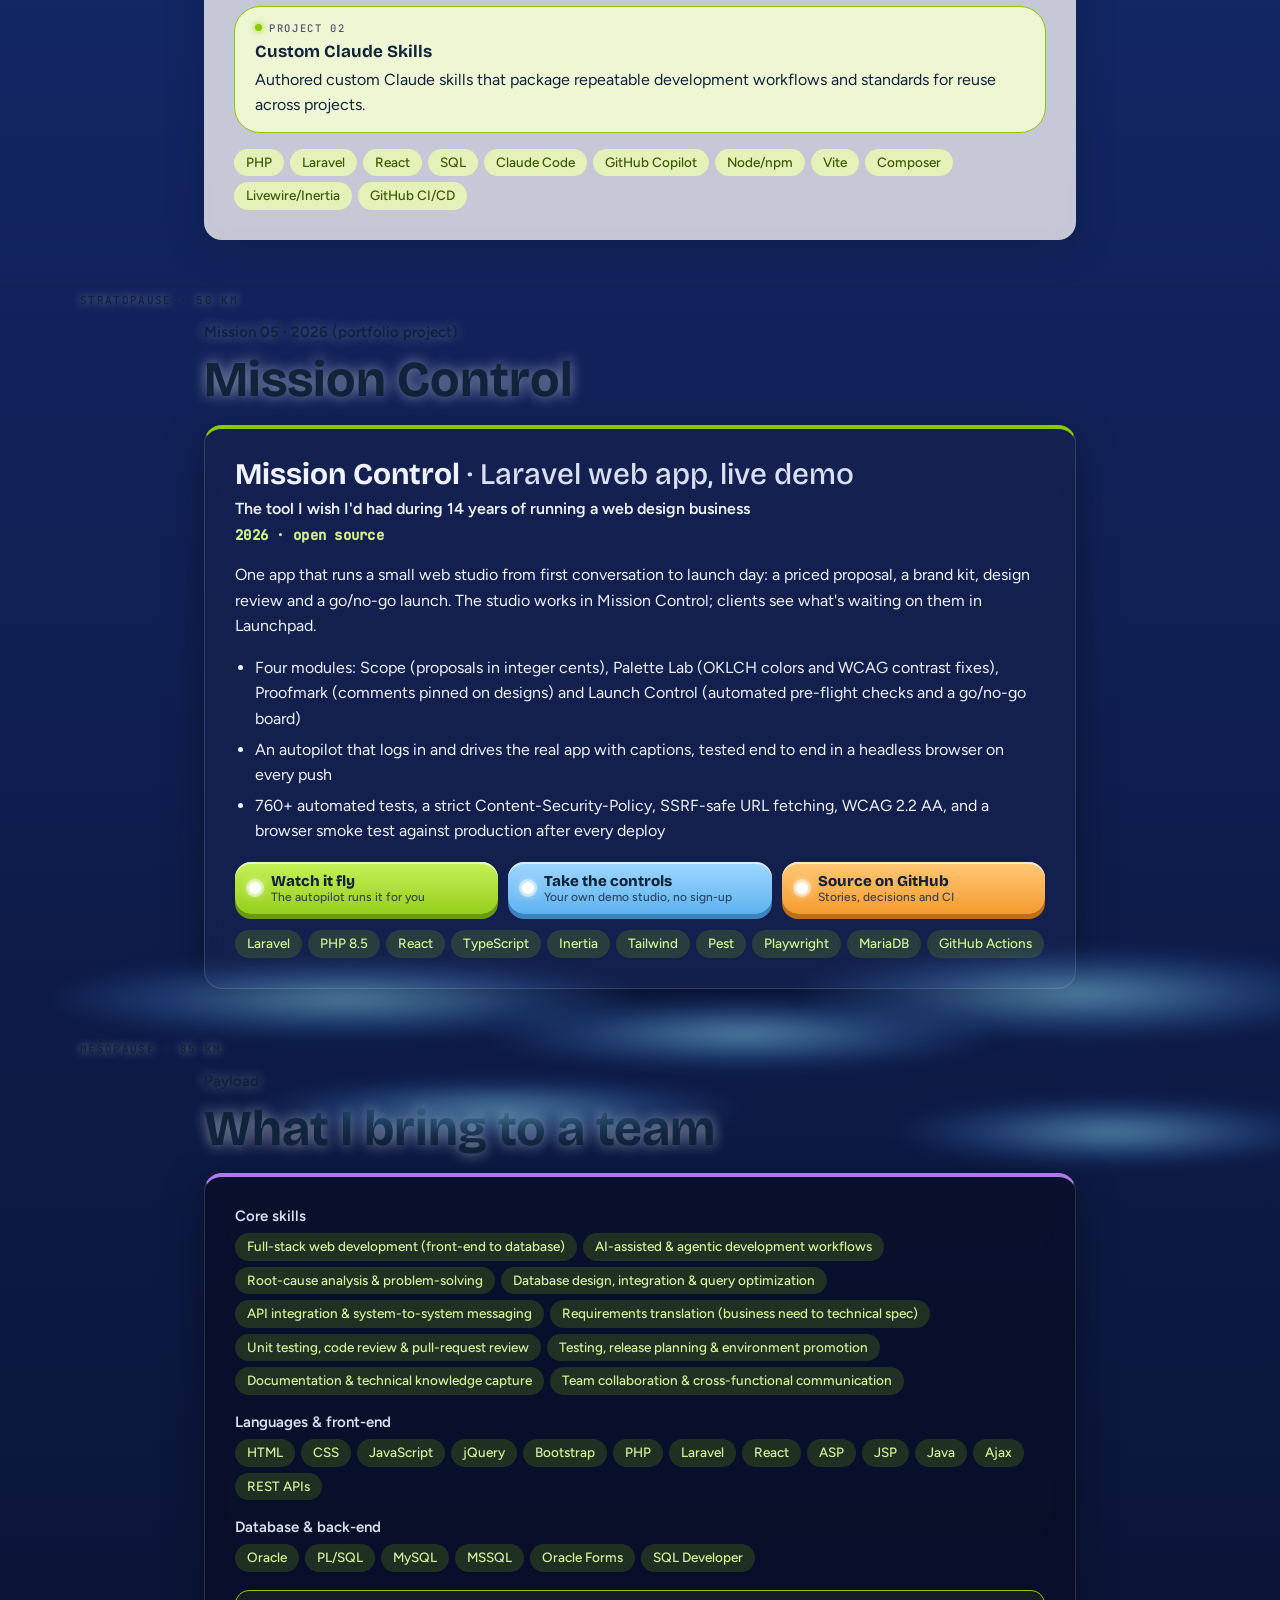
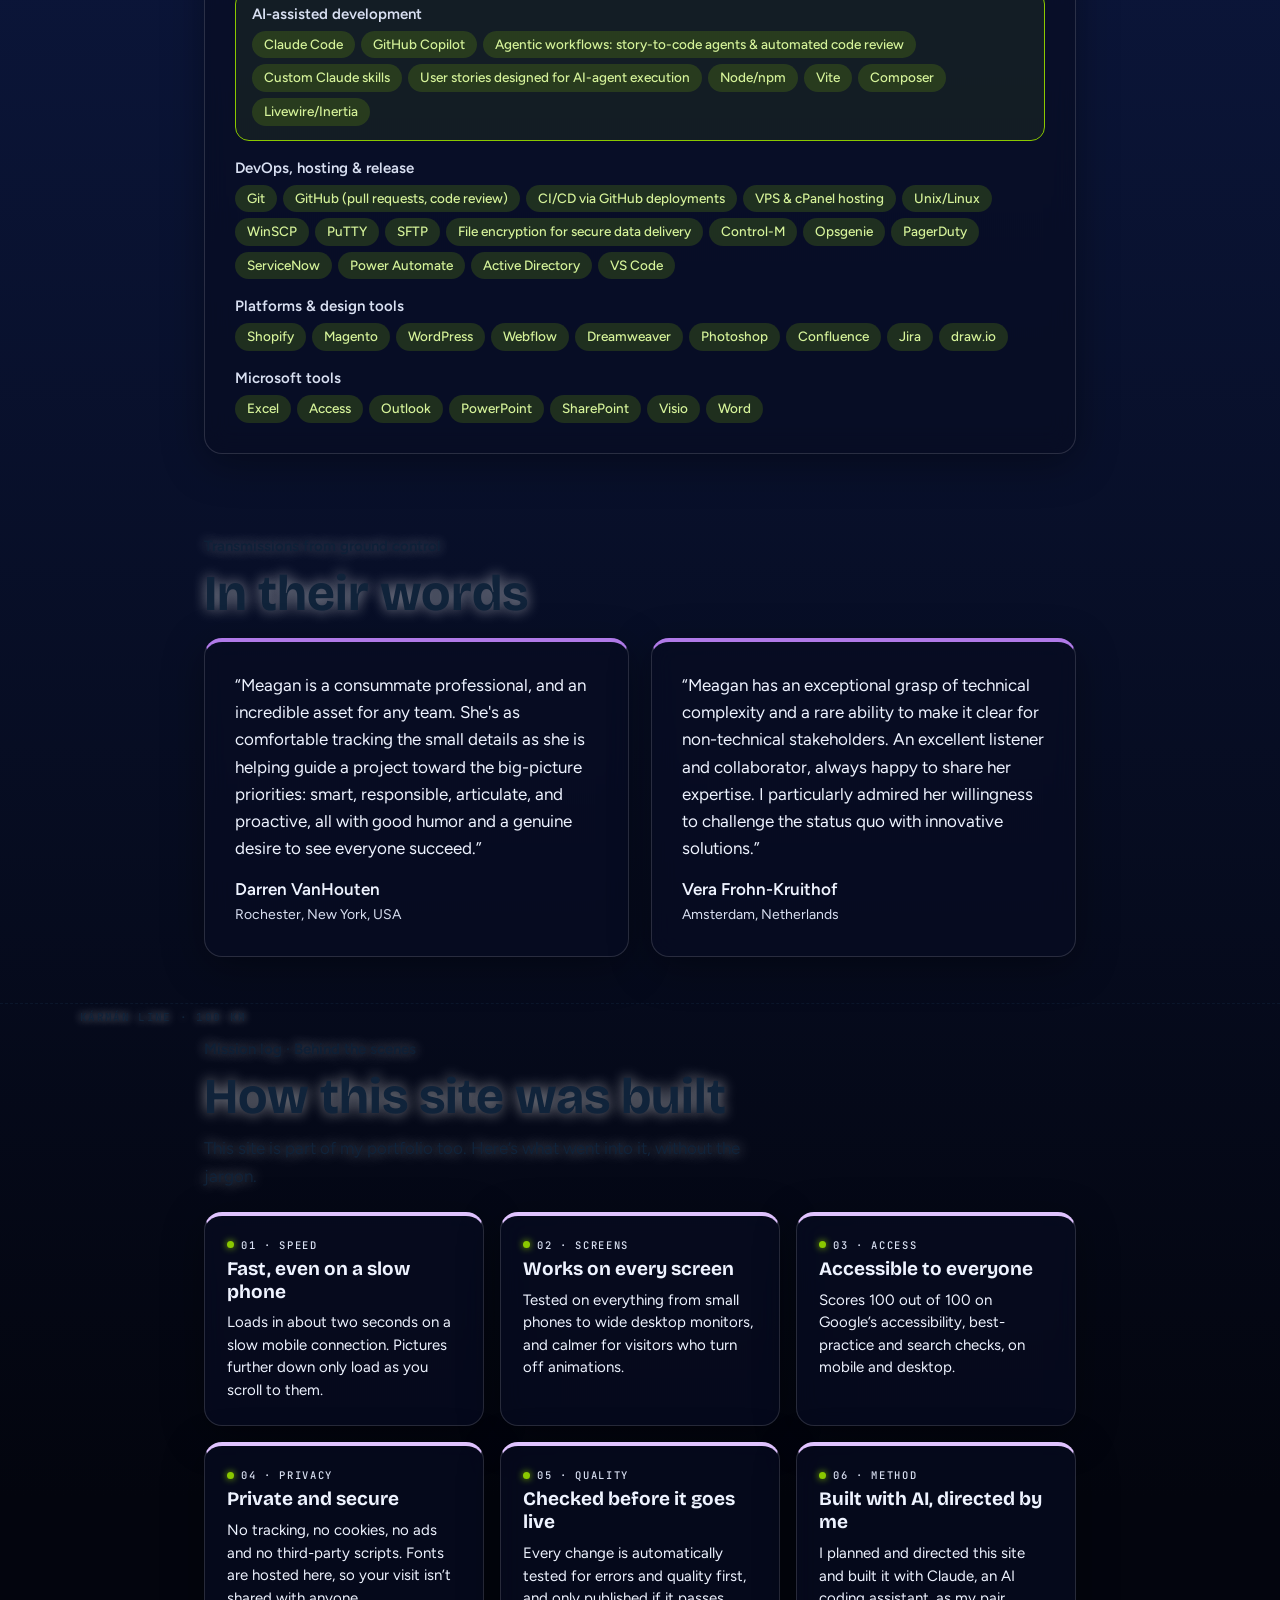
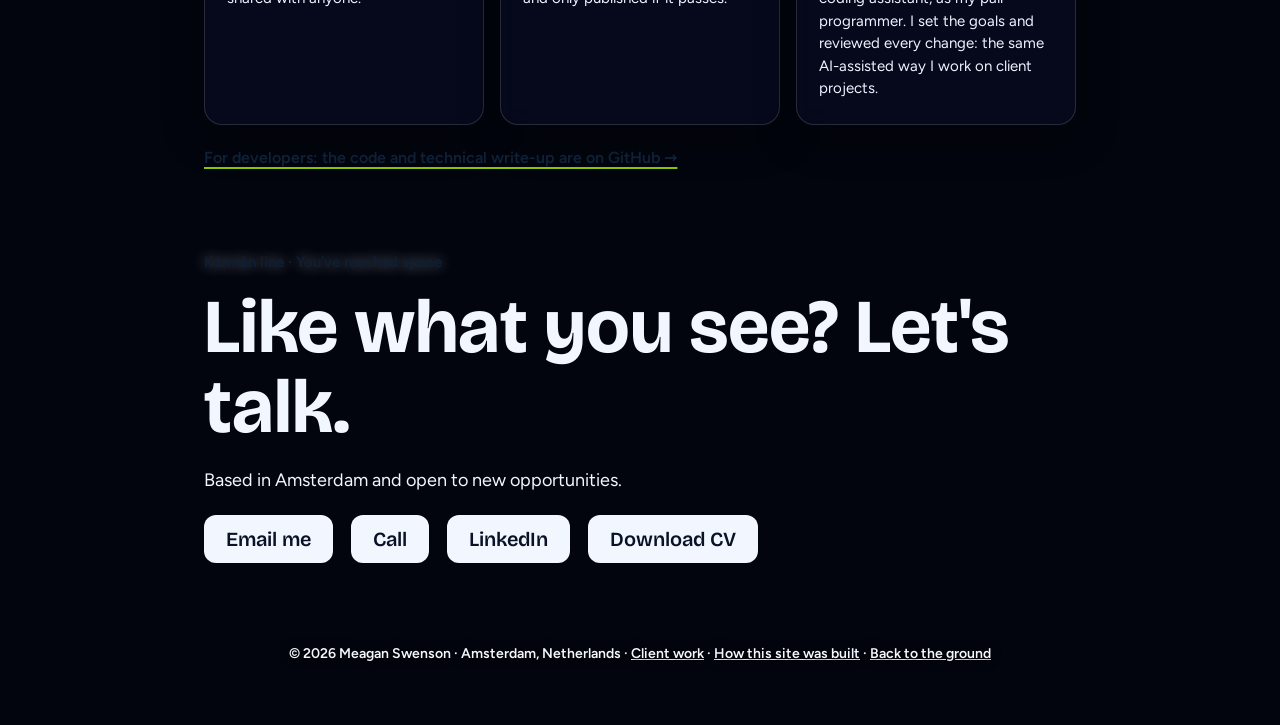
==== commit f427343a: "Add a Client work page with case studies from Adroidea Six case studies (WIID, the CNH/AGCO/Trinity " ====
--- a/index.html
+++ b/index.html
@@ -204,6 +204,19 @@
         <span>Oracle</span>
         <span>Active Directory</span>
         <span>Photoshop</span>
+      </div>
+    </article>
+  </section>
+
+  <section class="floor" id="adroidea" data-floor="Side mission">
+    <div class="tag">Side mission · 13 years</div>
+    <h2>Adroidea, my web studio</h2>
+    <article class="card job">
+      <h3>Adroidea<span class="co"> · web design &amp; development studio</span></h3>
+      <div class="role2">Owner, running the studio with a developer on my team</div>
+      <p>About 150 clients: dealer ordering platforms, client portals, a video marketplace, instant-estimate tools and a content management system of our own.</p>
+      <div class="btns launch-btns">
+        <a class="cbtn" href="client-work.html"><i></i><b>See the client work</b><small>Case studies and design</small></a>
       </div>
     </article>
   </section>
@@ -542,6 +555,6 @@
     </div>
   </section>
 </main>
-<footer>© <span id="yr">2026</span> Meagan Swenson · Amsterdam, Netherlands · <a href="#build">How this site was built</a> · <a href="#lobby">Back to the ground</a></footer>
+<footer>© <span id="yr">2026</span> Meagan Swenson · Amsterdam, Netherlands · <a href="client-work.html">Client work</a> · <a href="#build">How this site was built</a> · <a href="#lobby">Back to the ground</a></footer>
 </body>
 </html>
--- a/css/style.css
+++ b/css/style.css
@@ -3,7 +3,8 @@
    1. Fonts           5. Floating objects   9. Profile & education
    2. Tokens & base   6. Layout & cards    10. Jobs & skills
    3. Scene layers    7. Lobby console     11. Quotes, log, space & footer
-   4. HUD             8. Stats             12. Responsive & motion
+   4. HUD             8. Stats             12. Client work page
+                                           13. Responsive & motion
    ========================================================================== */
 
 /* 1. Fonts (self-hosted variable fonts, SIL Open Font License) ----------- */
@@ -1455,7 +1456,212 @@
     0 0 10px rgba(0, 0, 0, 0.6);
 }
 
-/* 12. Responsive & motion ------------------------------------------------ */
+/* 12. Client work page (client-work.html) -------------------------------- */
+
+/* a still daytime sky: this page has no scroll scene, so --fg stays dark */
+body.work {
+  background: #cfeafa linear-gradient(#9ed3f0, #cfeafa 45%, #eef8fe) fixed;
+}
+
+.wbar {
+  position: relative;
+  z-index: 2;
+  display: flex;
+  flex-wrap: wrap;
+  align-items: center;
+  justify-content: space-between;
+  gap: 12px 24px;
+  max-width: 920px;
+  margin: 0 auto;
+  padding: 18px 24px 0;
+}
+.whome {
+  display: flex;
+  align-items: center;
+  gap: 10px;
+  text-decoration: none;
+}
+.whome img {
+  width: auto;
+  height: 64px;
+}
+.whome b {
+  display: block;
+  font: 800 19px/1.05 var(--display);
+}
+.whome small {
+  display: block;
+  margin-top: 3px;
+  font: 500 13px var(--body);
+  color: var(--soft);
+}
+.wbar nav {
+  display: flex;
+  flex-wrap: wrap;
+  gap: 6px 18px;
+}
+.wbar nav a {
+  font-weight: 600;
+  text-decoration-color: var(--accent);
+  text-decoration-thickness: 2px;
+  text-underline-offset: 4px;
+}
+
+.whero h1 {
+  margin-bottom: 14px;
+  font-size: clamp(44px, 9vw, 96px);
+  font-weight: 800;
+  letter-spacing: -0.03em;
+}
+.work .intro {
+  max-width: 62ch;
+  margin: 0 0 22px;
+  font-size: 18px;
+}
+.wstats {
+  margin-top: 26px;
+}
+/* no gauges here, so the numbers can use the full width */
+.wstats .stat b {
+  padding-right: 0;
+  white-space: nowrap;
+}
+
+.case > .plab {
+  margin-bottom: 8px;
+}
+.case p {
+  margin: 12px 0 0;
+}
+.case .note {
+  padding: 12px 16px;
+  border-left: 4px solid var(--accent);
+  border-radius: 8px;
+  background: #f3f8e6;
+  font-size: 15px;
+}
+
+/* screenshots: two side by side, one on its own, a stack on phones */
+.shots {
+  display: grid;
+  grid-template-columns: 1fr 1fr;
+  gap: 16px;
+  margin: 18px 0 4px;
+}
+.shots:has(> figure:only-child) {
+  grid-template-columns: 1fr;
+}
+.shots.one figure {
+  max-width: 560px;
+}
+.shots figure,
+.gallery figure {
+  margin: 0;
+}
+.shots img,
+.small img,
+.gallery img {
+  display: block;
+  width: 100%;
+  height: auto;
+  border: 1px solid var(--line);
+  border-radius: 10px;
+  background: #fff;
+}
+.shots figcaption {
+  margin-top: 6px;
+  font-size: 13.5px;
+  color: var(--soft);
+}
+
+.card.small {
+  margin-top: 0;
+  padding: 22px;
+}
+.small img {
+  aspect-ratio: 16 / 10;
+  object-fit: cover;
+  object-position: top;
+  margin-bottom: 14px;
+}
+.small h3 {
+  margin: 4px 0 6px;
+  font-size: 22px;
+}
+.small p {
+  margin: 0;
+  font-size: 15.5px;
+}
+#more .two {
+  row-gap: 22px;
+}
+.cmss {
+  --acc: var(--accent);
+}
+
+.gallery {
+  display: grid;
+  grid-template-columns: repeat(2, 1fr);
+  gap: 18px;
+}
+.gallery .card {
+  padding: 12px;
+}
+.gallery .card + .card {
+  margin-top: 0;
+}
+.gallery img {
+  aspect-ratio: 16 / 10;
+  object-fit: cover;
+}
+.gallery figcaption {
+  padding: 10px 4px 2px;
+  font-size: 14px;
+  color: var(--soft);
+}
+.gallery figcaption b {
+  display: block;
+  font: 700 17px/1.3 var(--display);
+  color: var(--ink);
+}
+
+.wend .card {
+  --acc: var(--accent);
+}
+.wend p {
+  margin: 10px 0 6px;
+  font-size: 17px;
+}
+.wend .big {
+  background: var(--ink);
+  color: #fff;
+}
+.wend .big:hover {
+  background: var(--accent);
+  color: #0a1226;
+}
+body.work > footer {
+  color: var(--ink);
+  text-shadow: none;
+}
+
+@media (max-width: 700px) {
+  .shots,
+  .gallery {
+    grid-template-columns: 1fr;
+  }
+  .wbar {
+    padding: 14px 16px 0;
+  }
+  .work main {
+    padding: 0 16px;
+  }
+  .card.case {
+    padding: 22px 18px;
+  }
+}
+
+/* 13. Responsive & motion ------------------------------------------------ */
 
 /* the full readout only fits beside the 920px column on wide screens */
 @media (max-width: 1439px) {
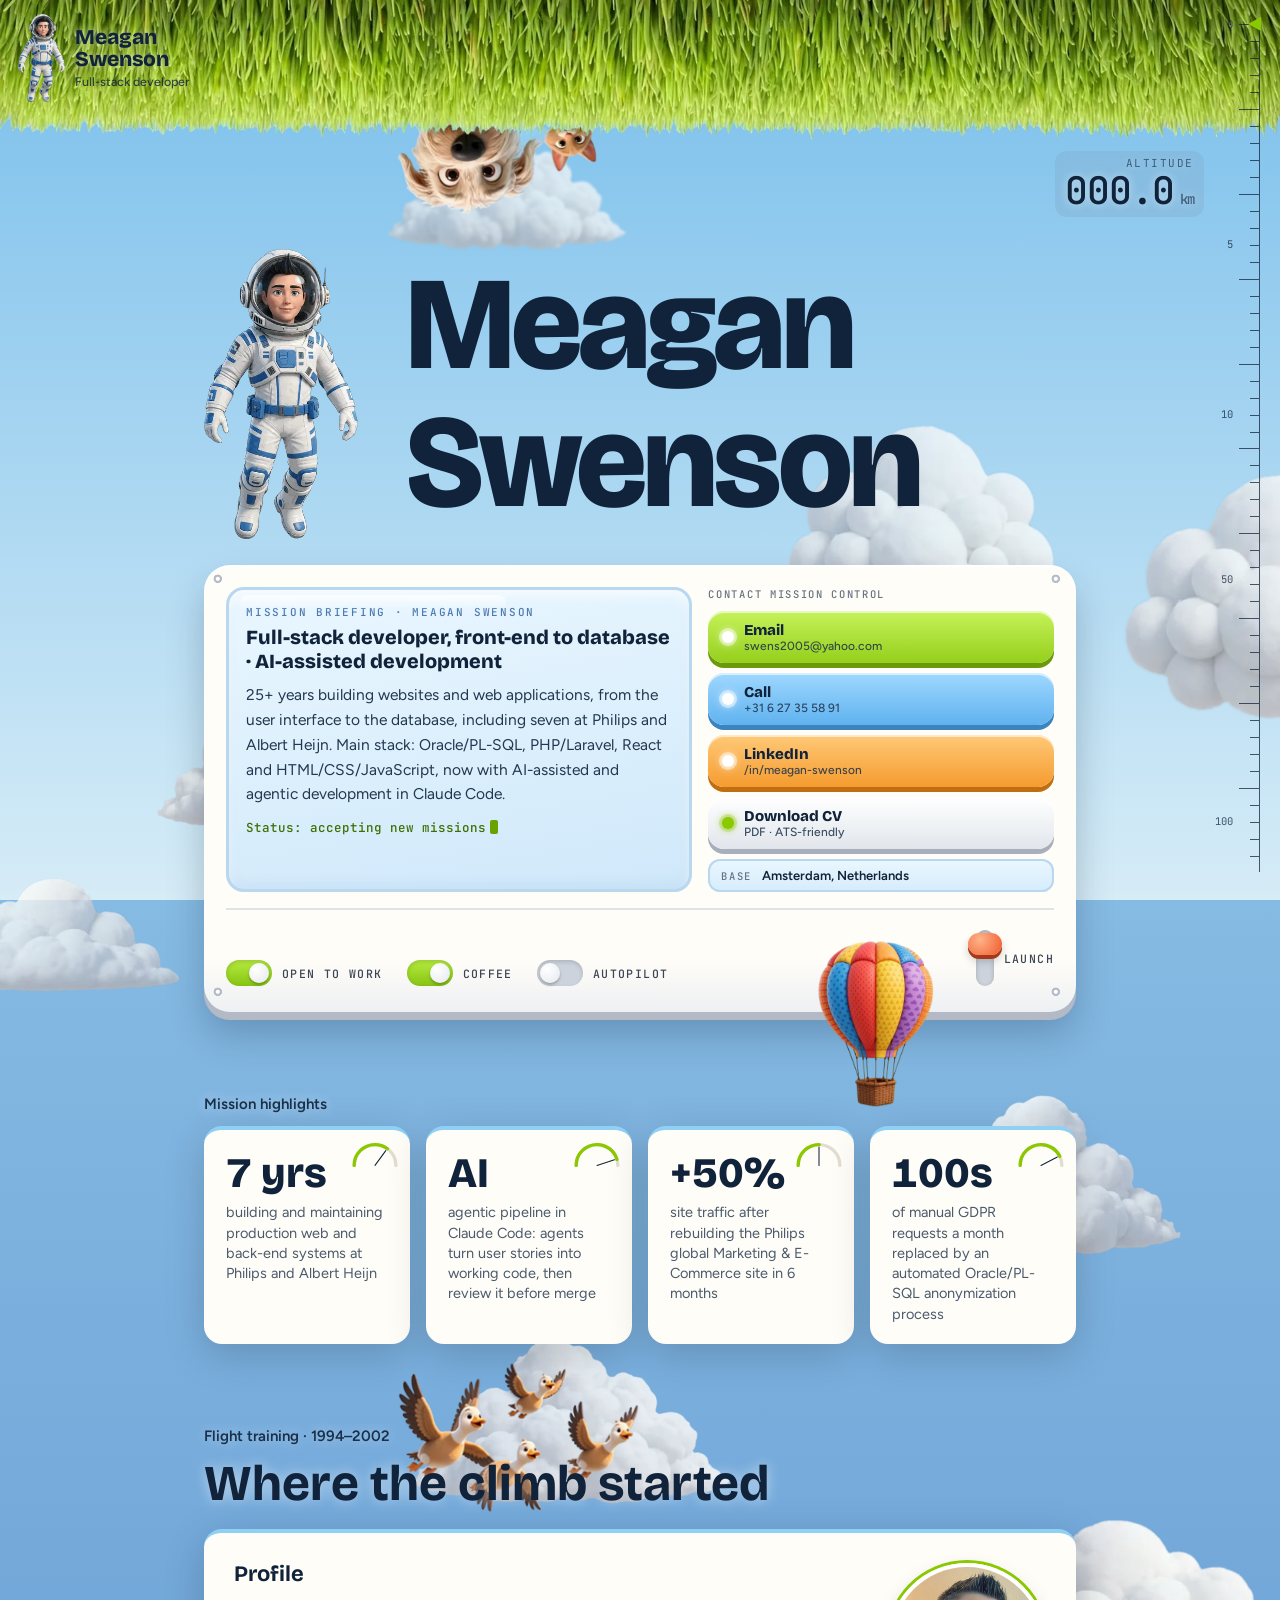
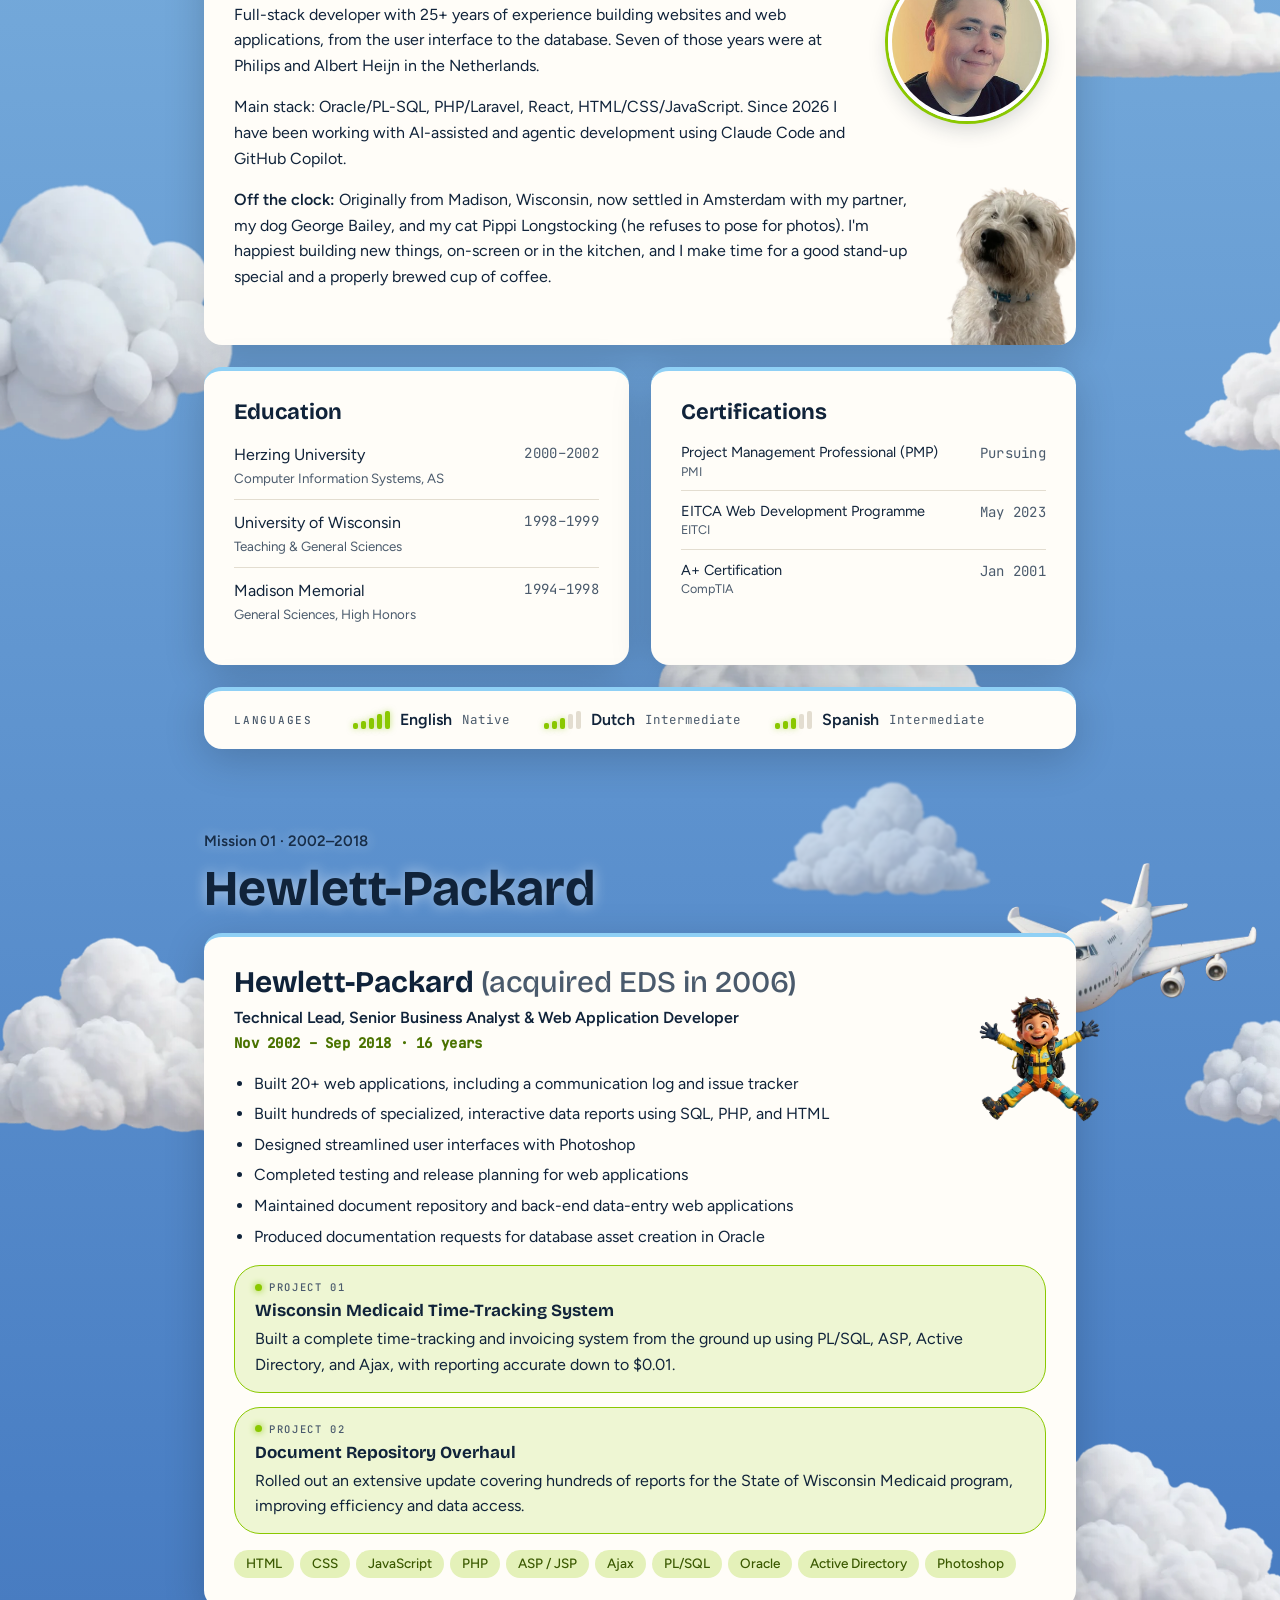
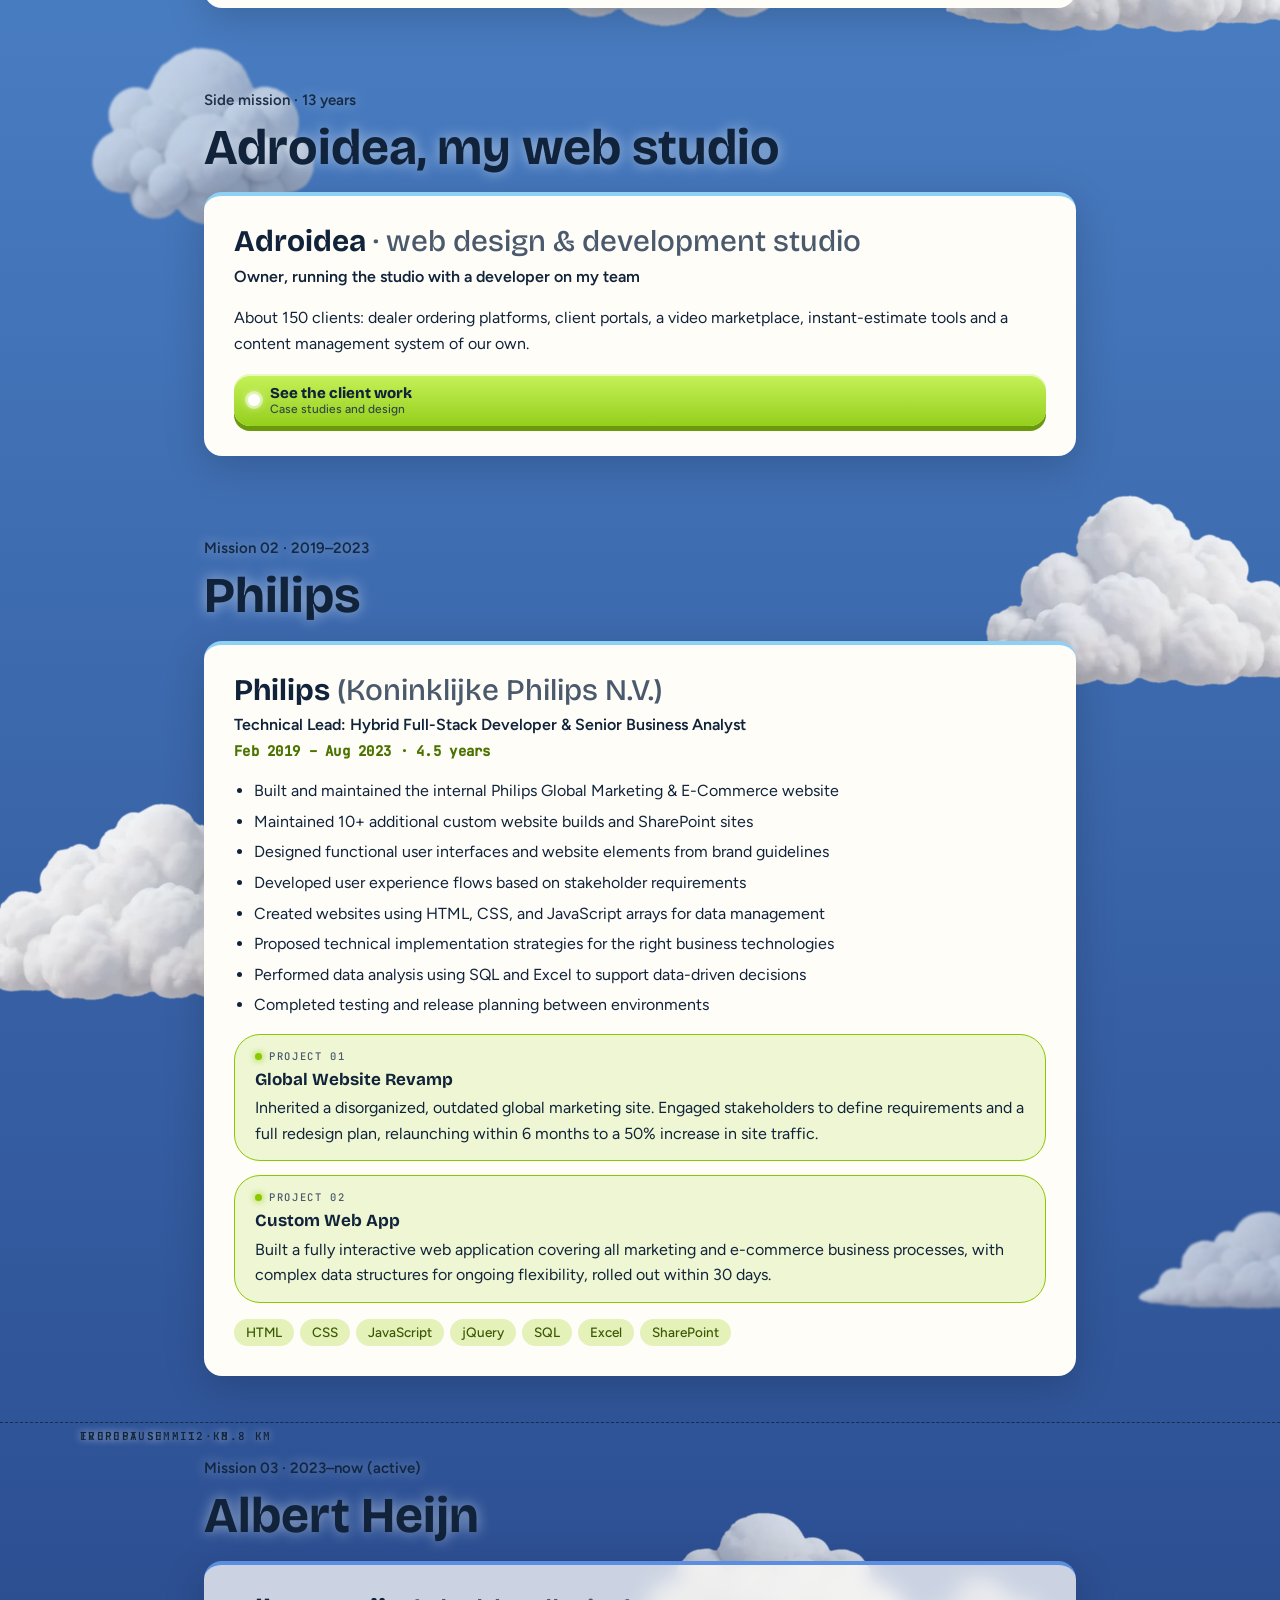
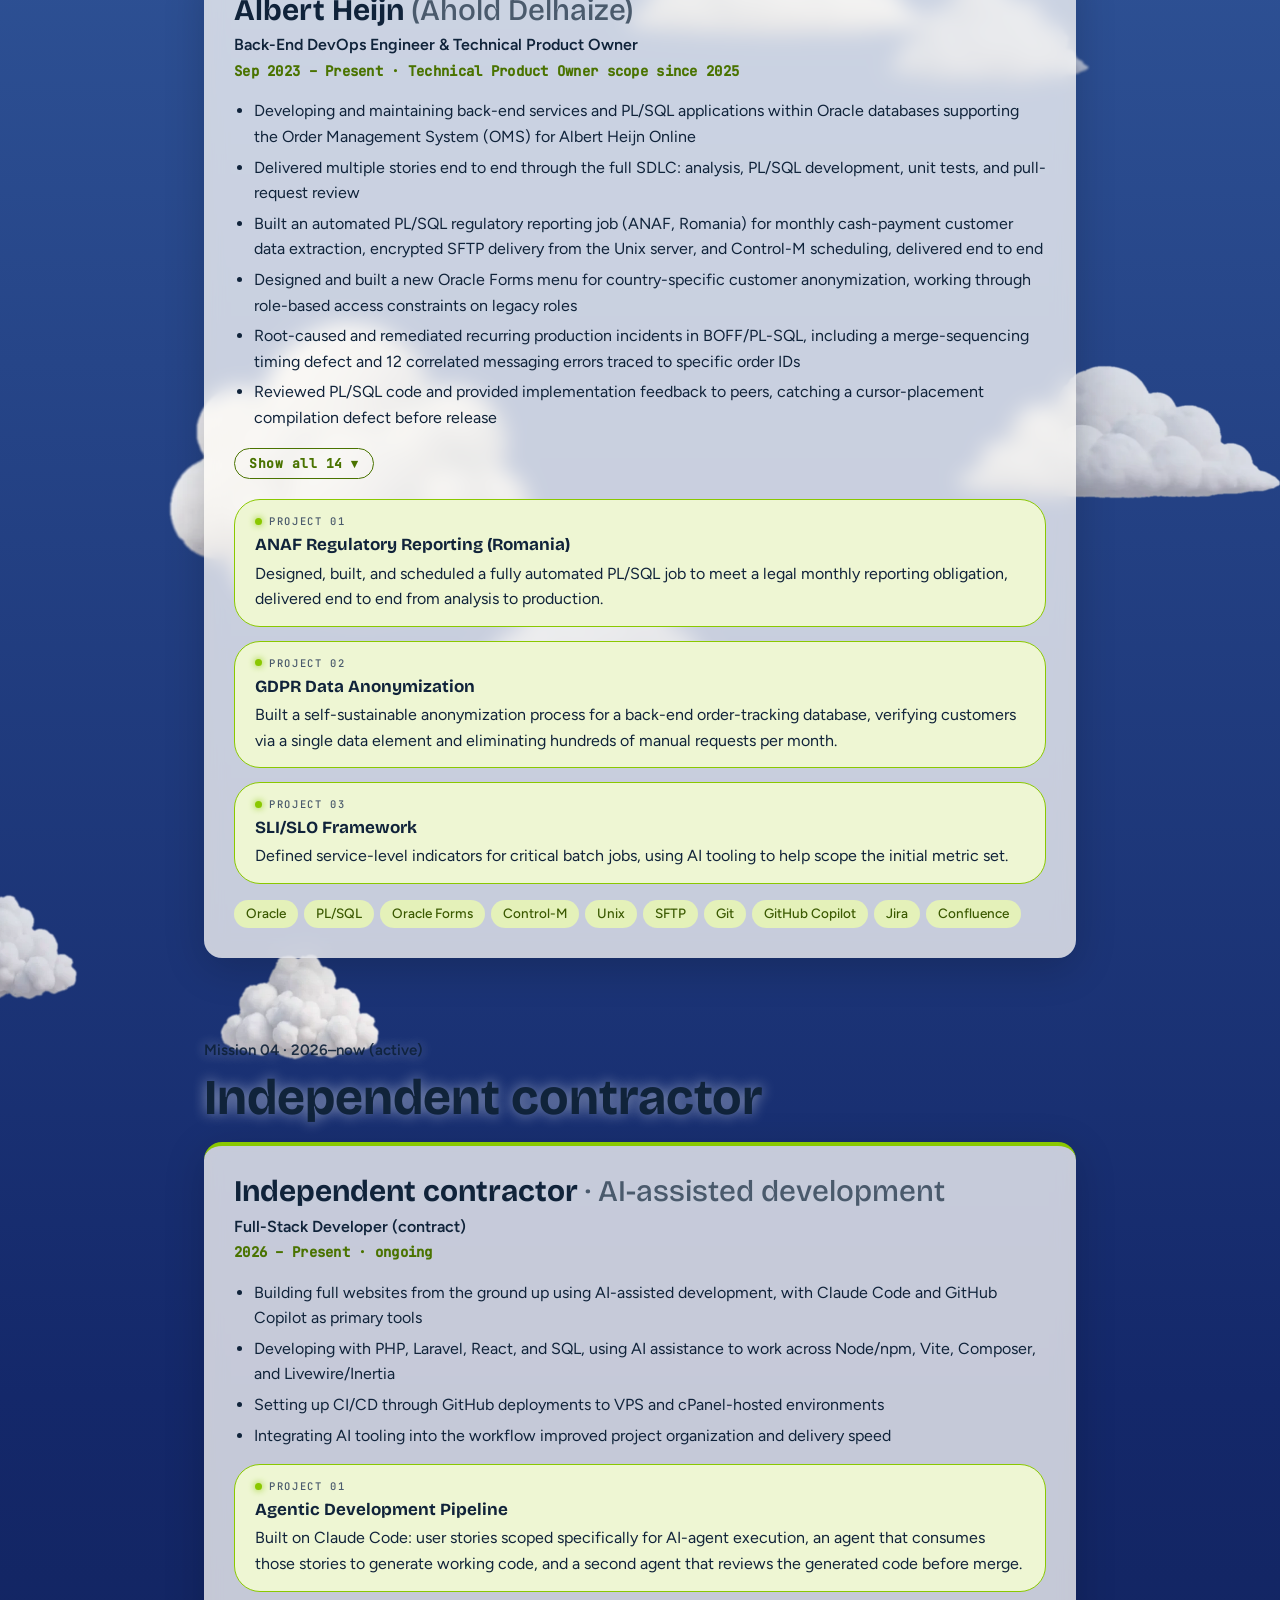
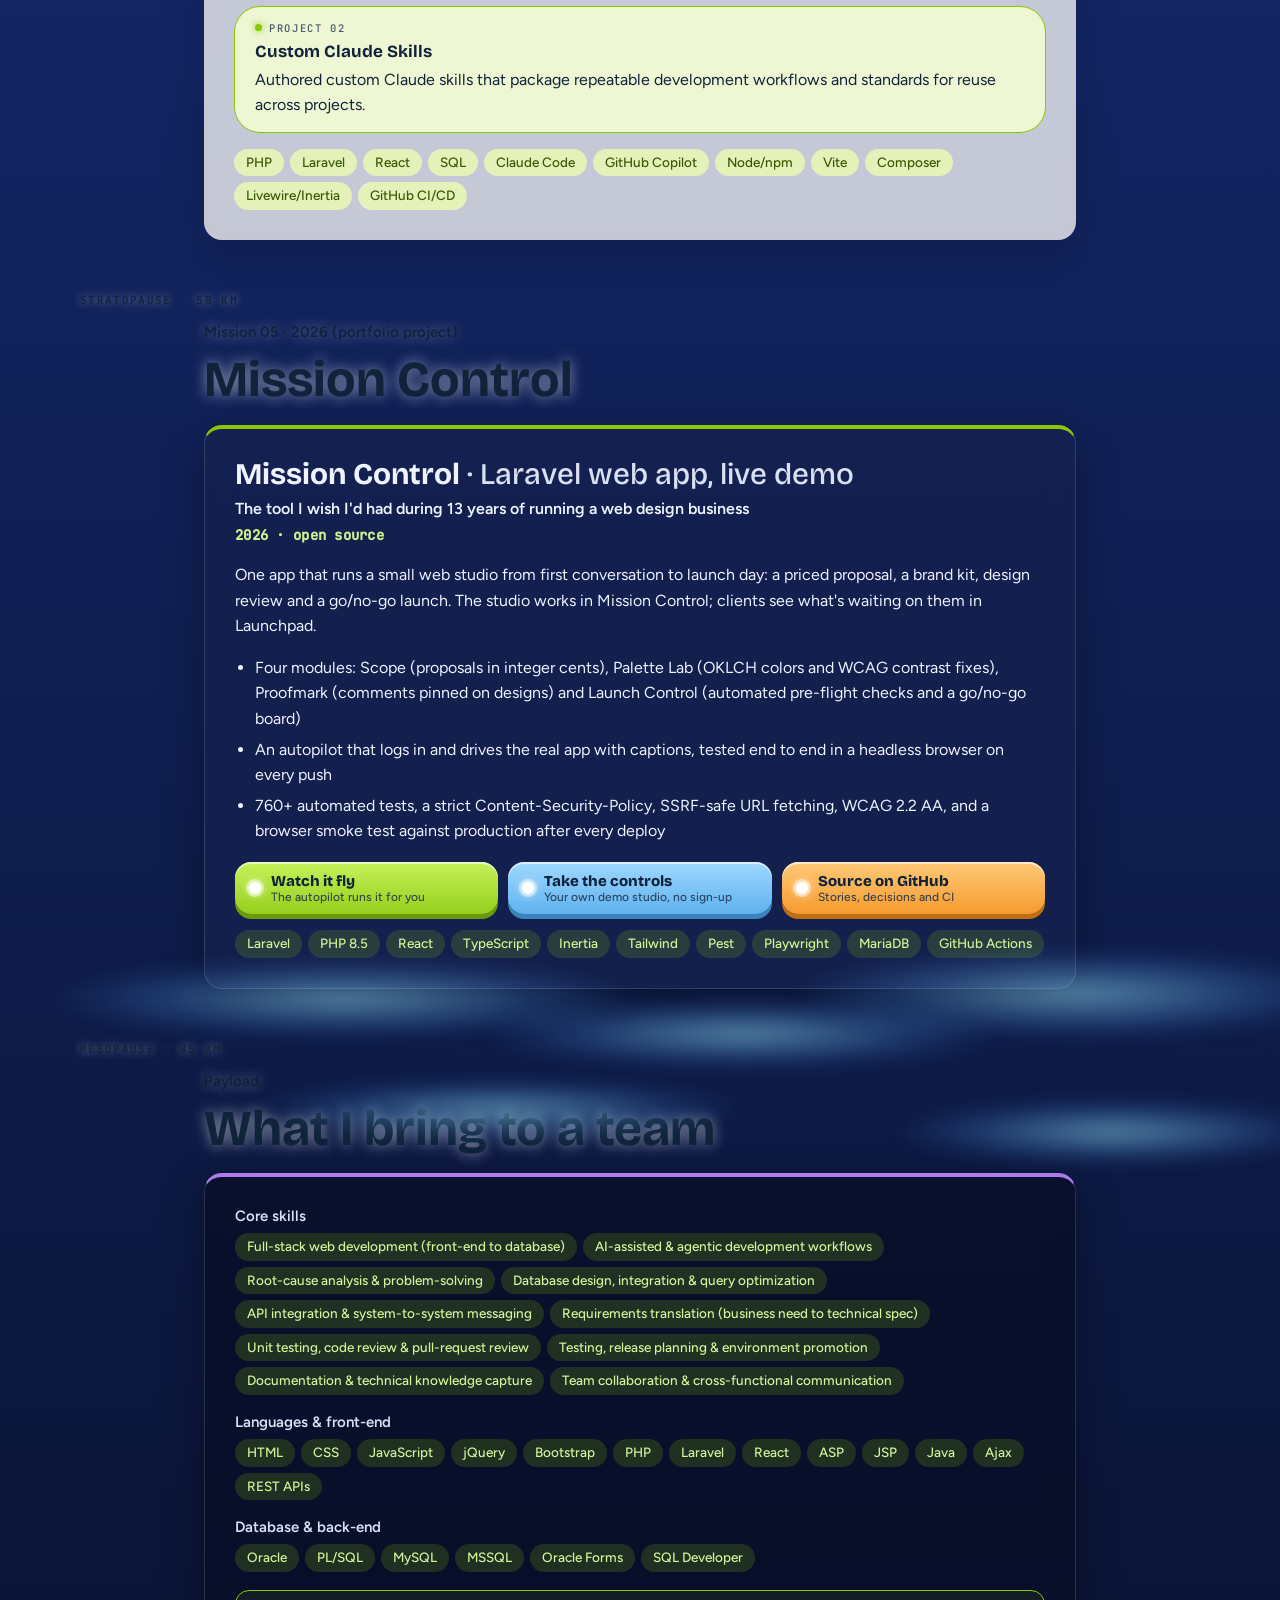
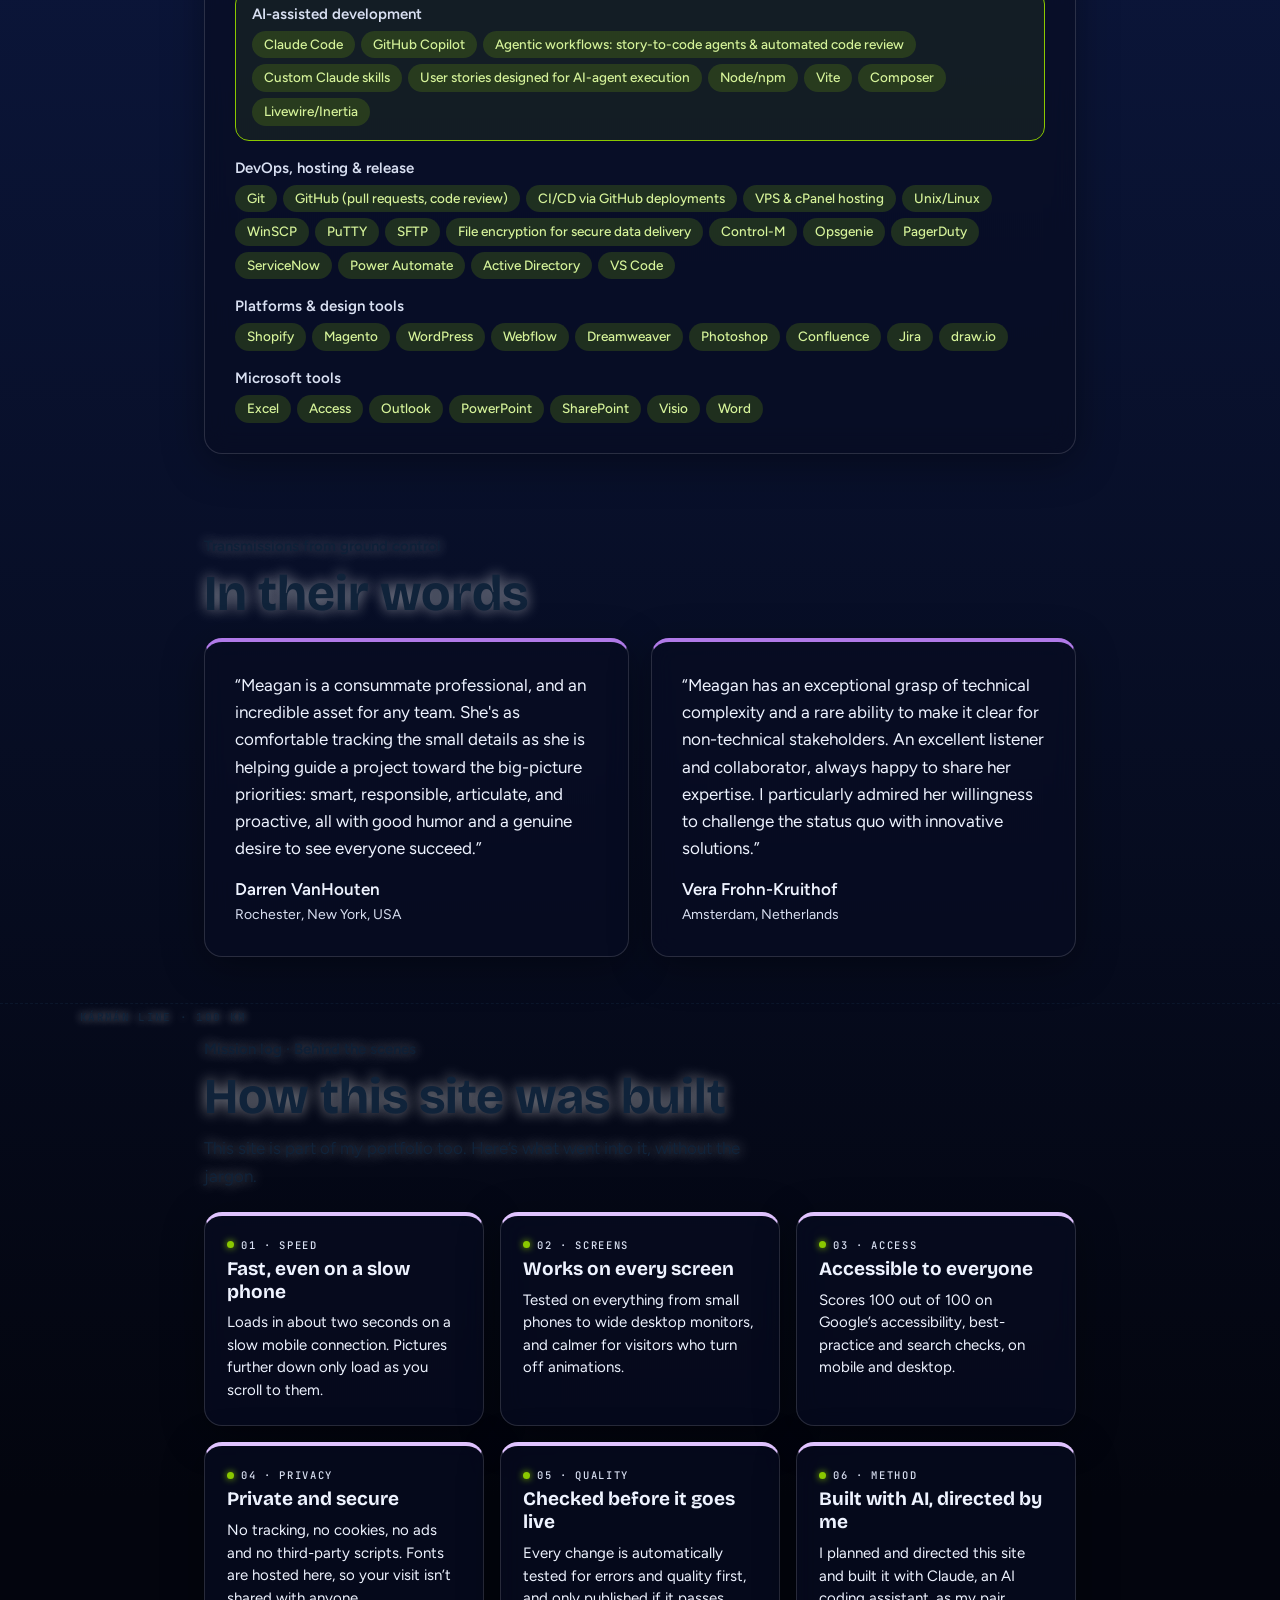
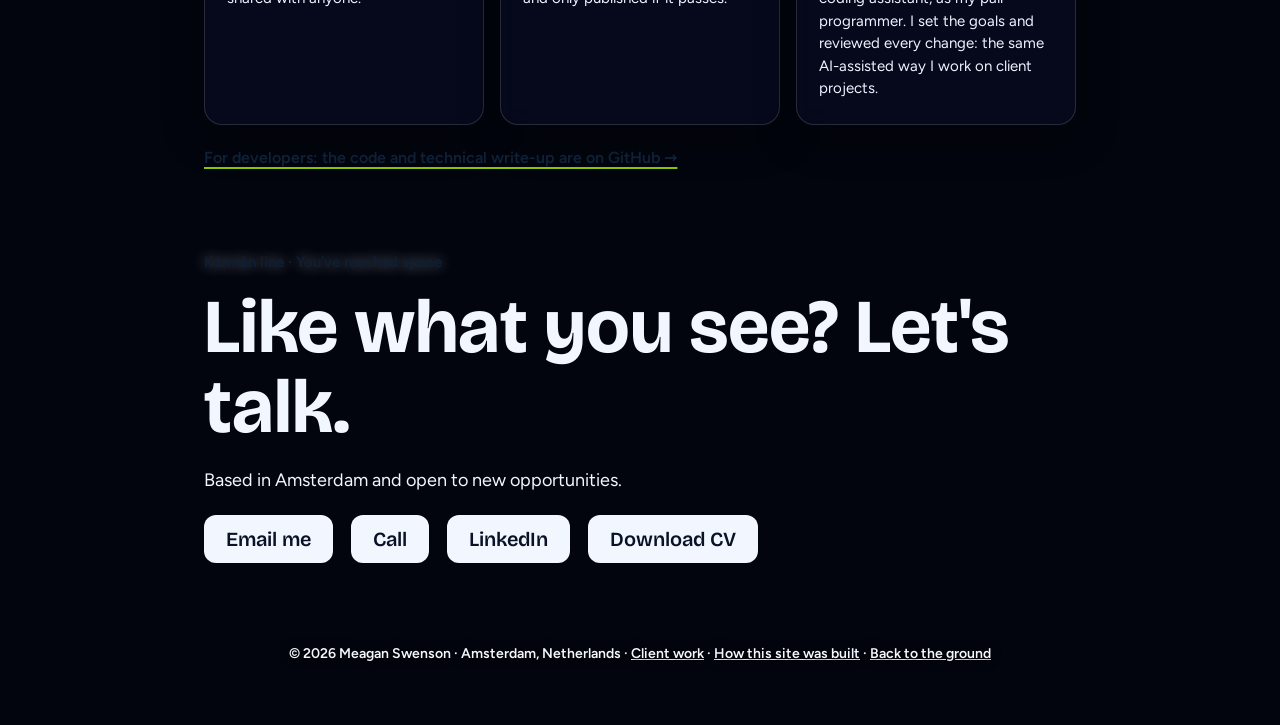
==== commit 19cae3b6: "Mission 05 says 13 years; CV PDF with Adroidea and Mission Control - The Mission 05 card's sentence " ====
--- a/index.html
+++ b/index.html
@@ -358,7 +358,7 @@
     <h2>Mission Control</h2>
     <article class="card job lime">
       <h3>Mission Control<span class="co"> · Laravel web app, live demo</span></h3>
-      <div class="role2">The tool I wish I'd had during 14 years of running a web design business</div>
+      <div class="role2">The tool I wish I'd had during 13 years of running a web design business</div>
       <div class="when">2026 · open source</div>
       <p>One app that runs a small web studio from first conversation to launch day: a priced proposal, a brand kit, design review and a go/no-go launch. The studio works in Mission Control; clients see what's waiting on them in Launchpad.</p>
       <ul>
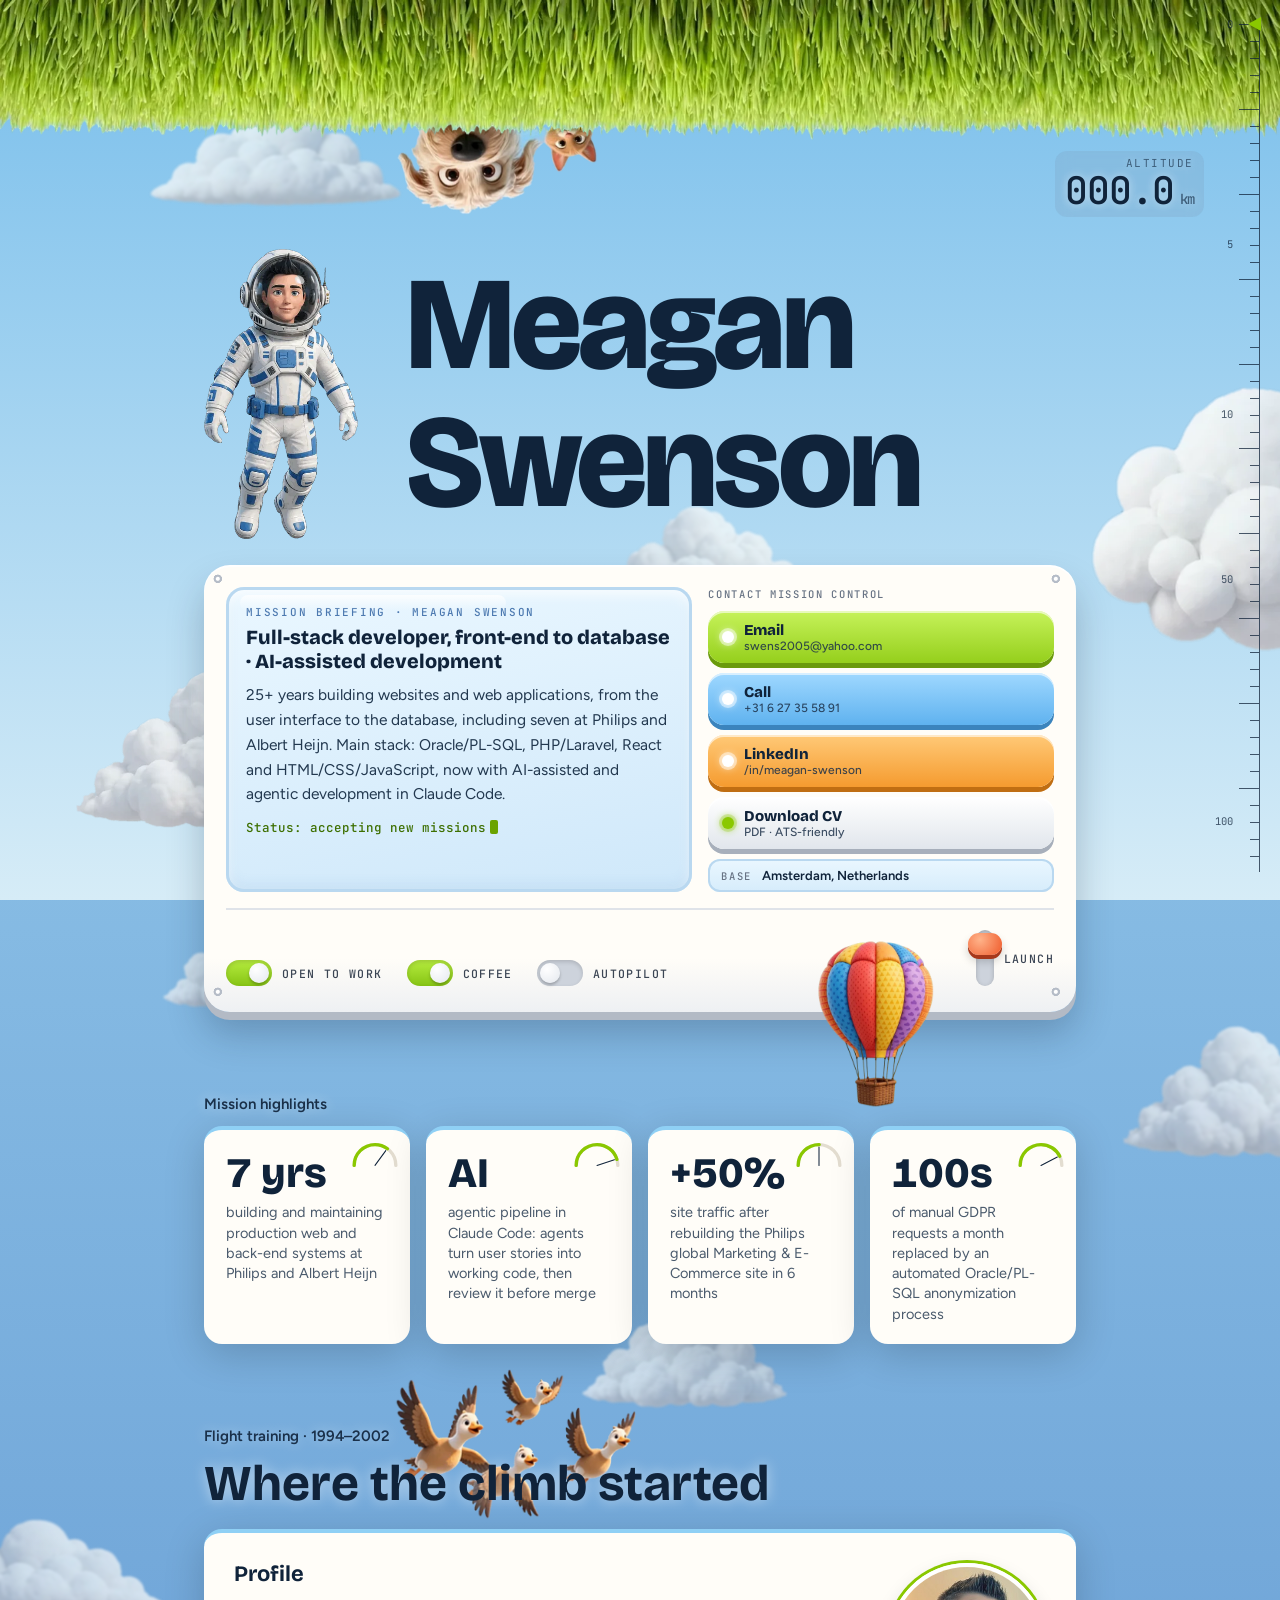
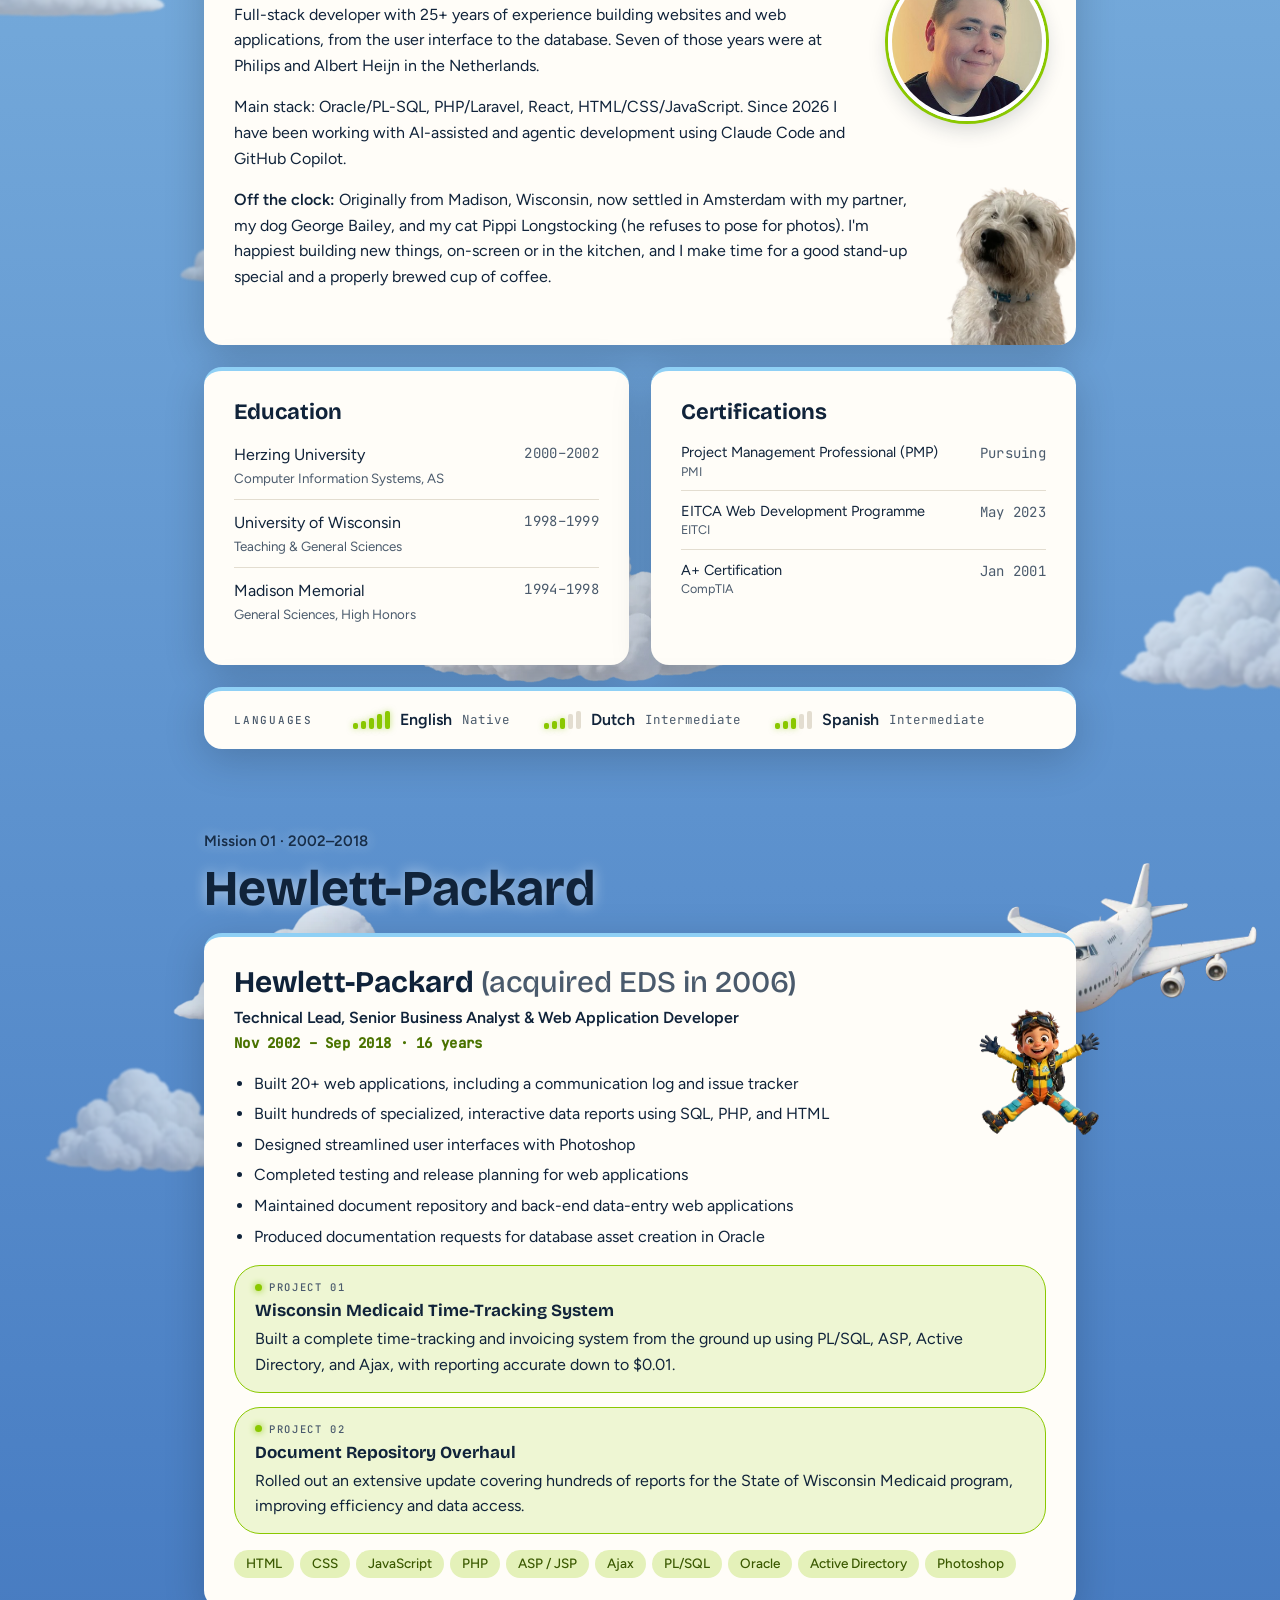
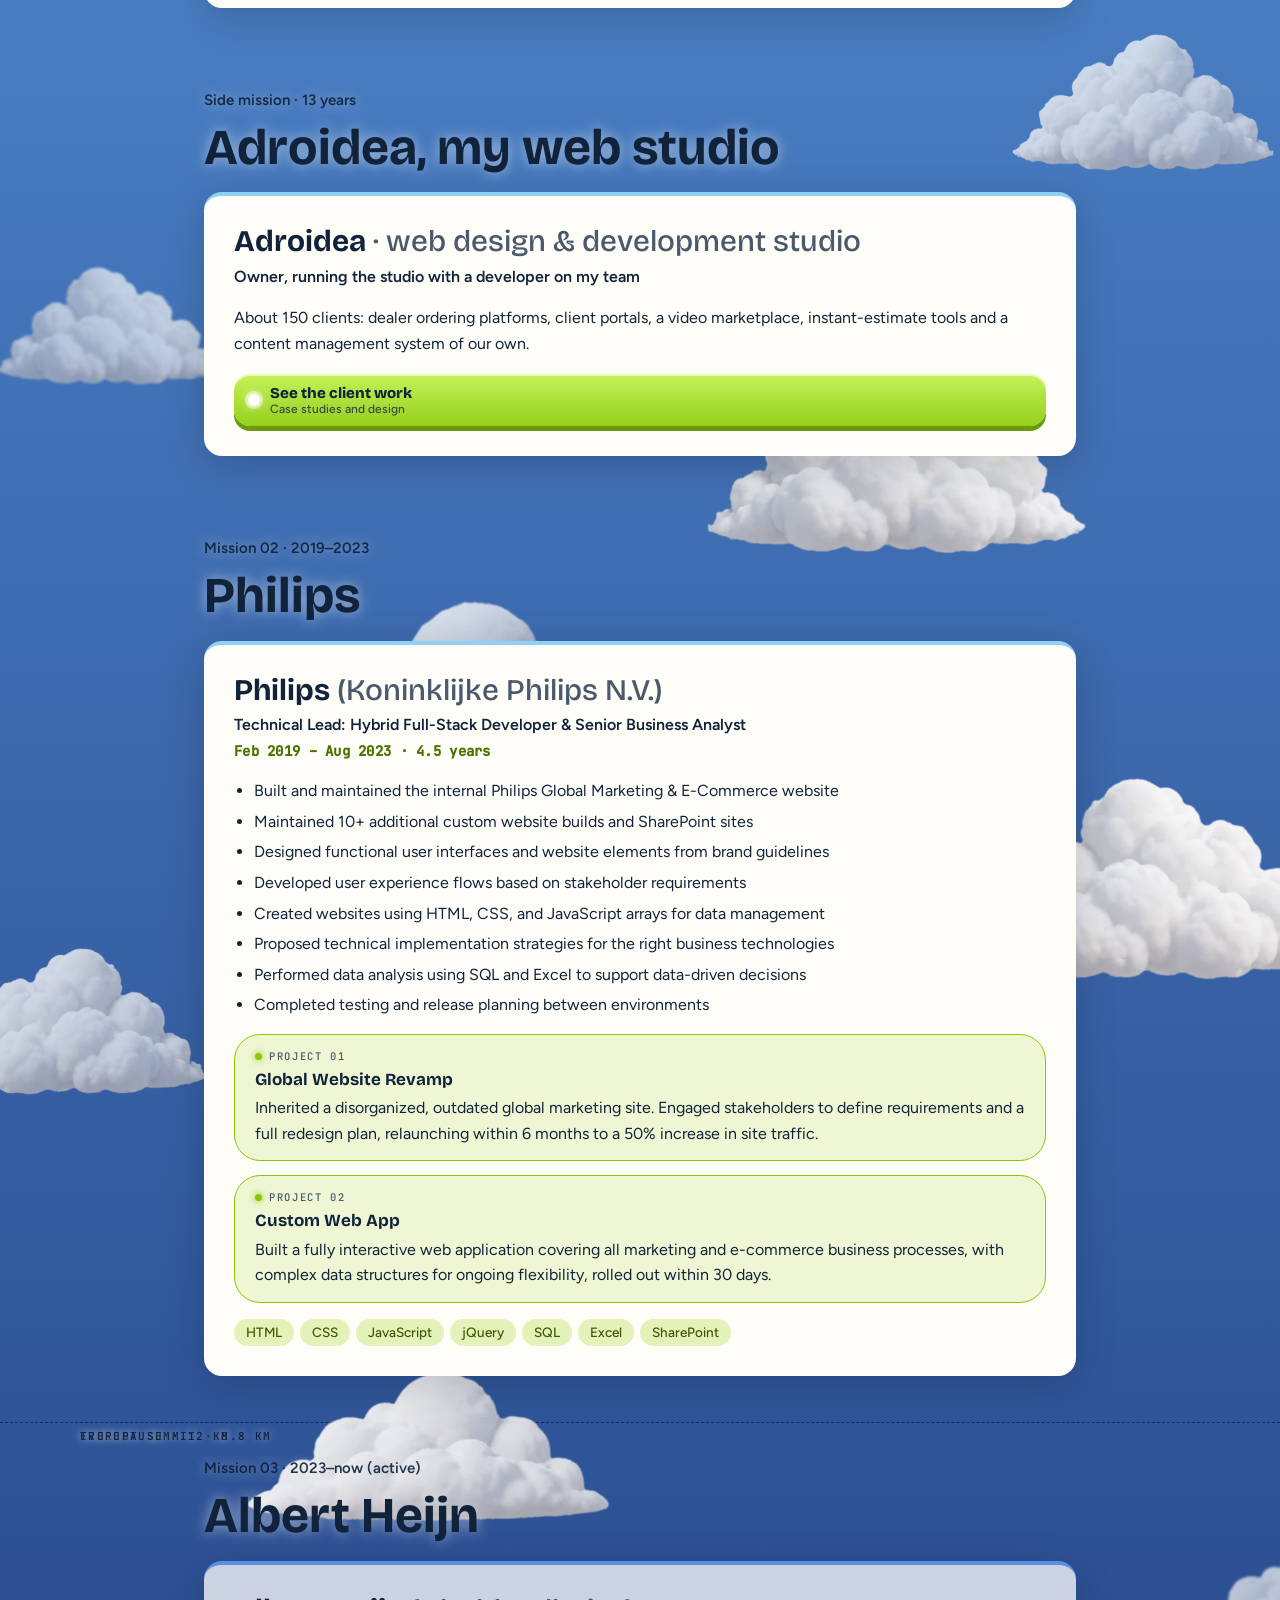
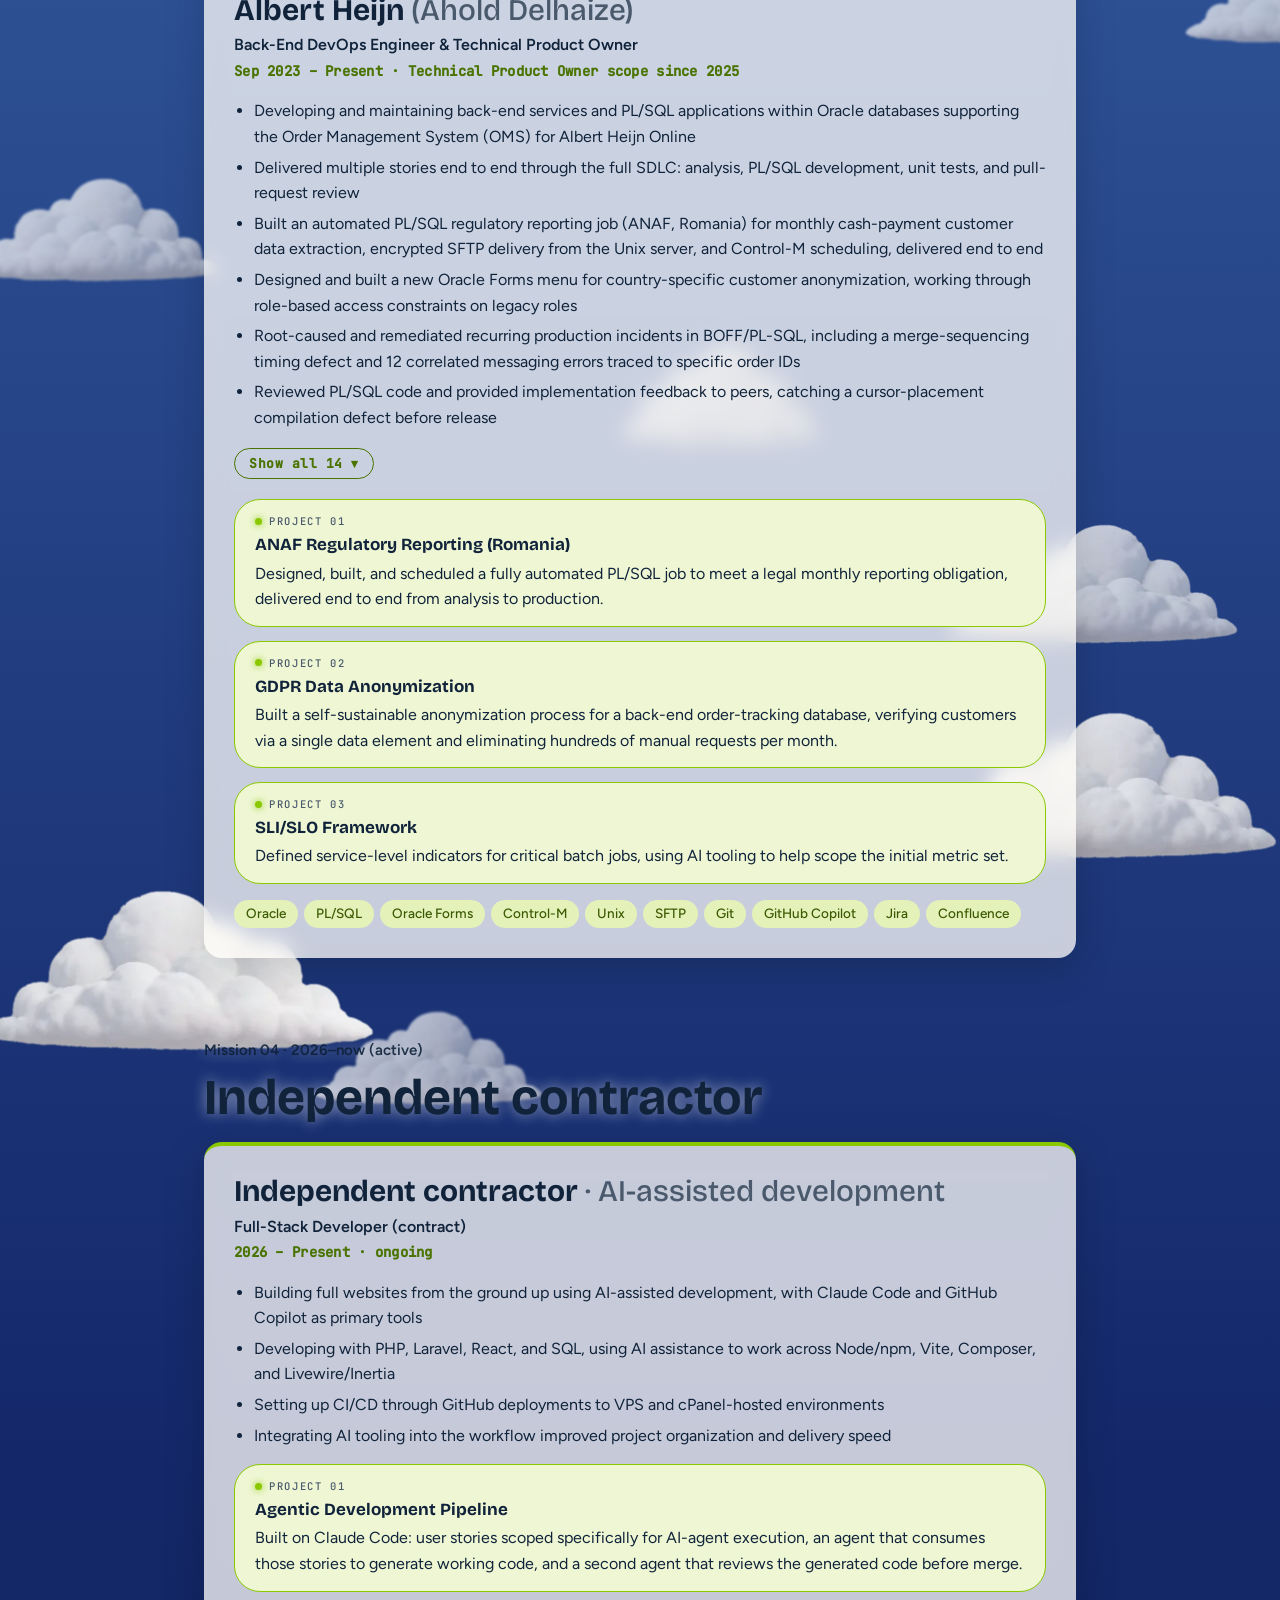
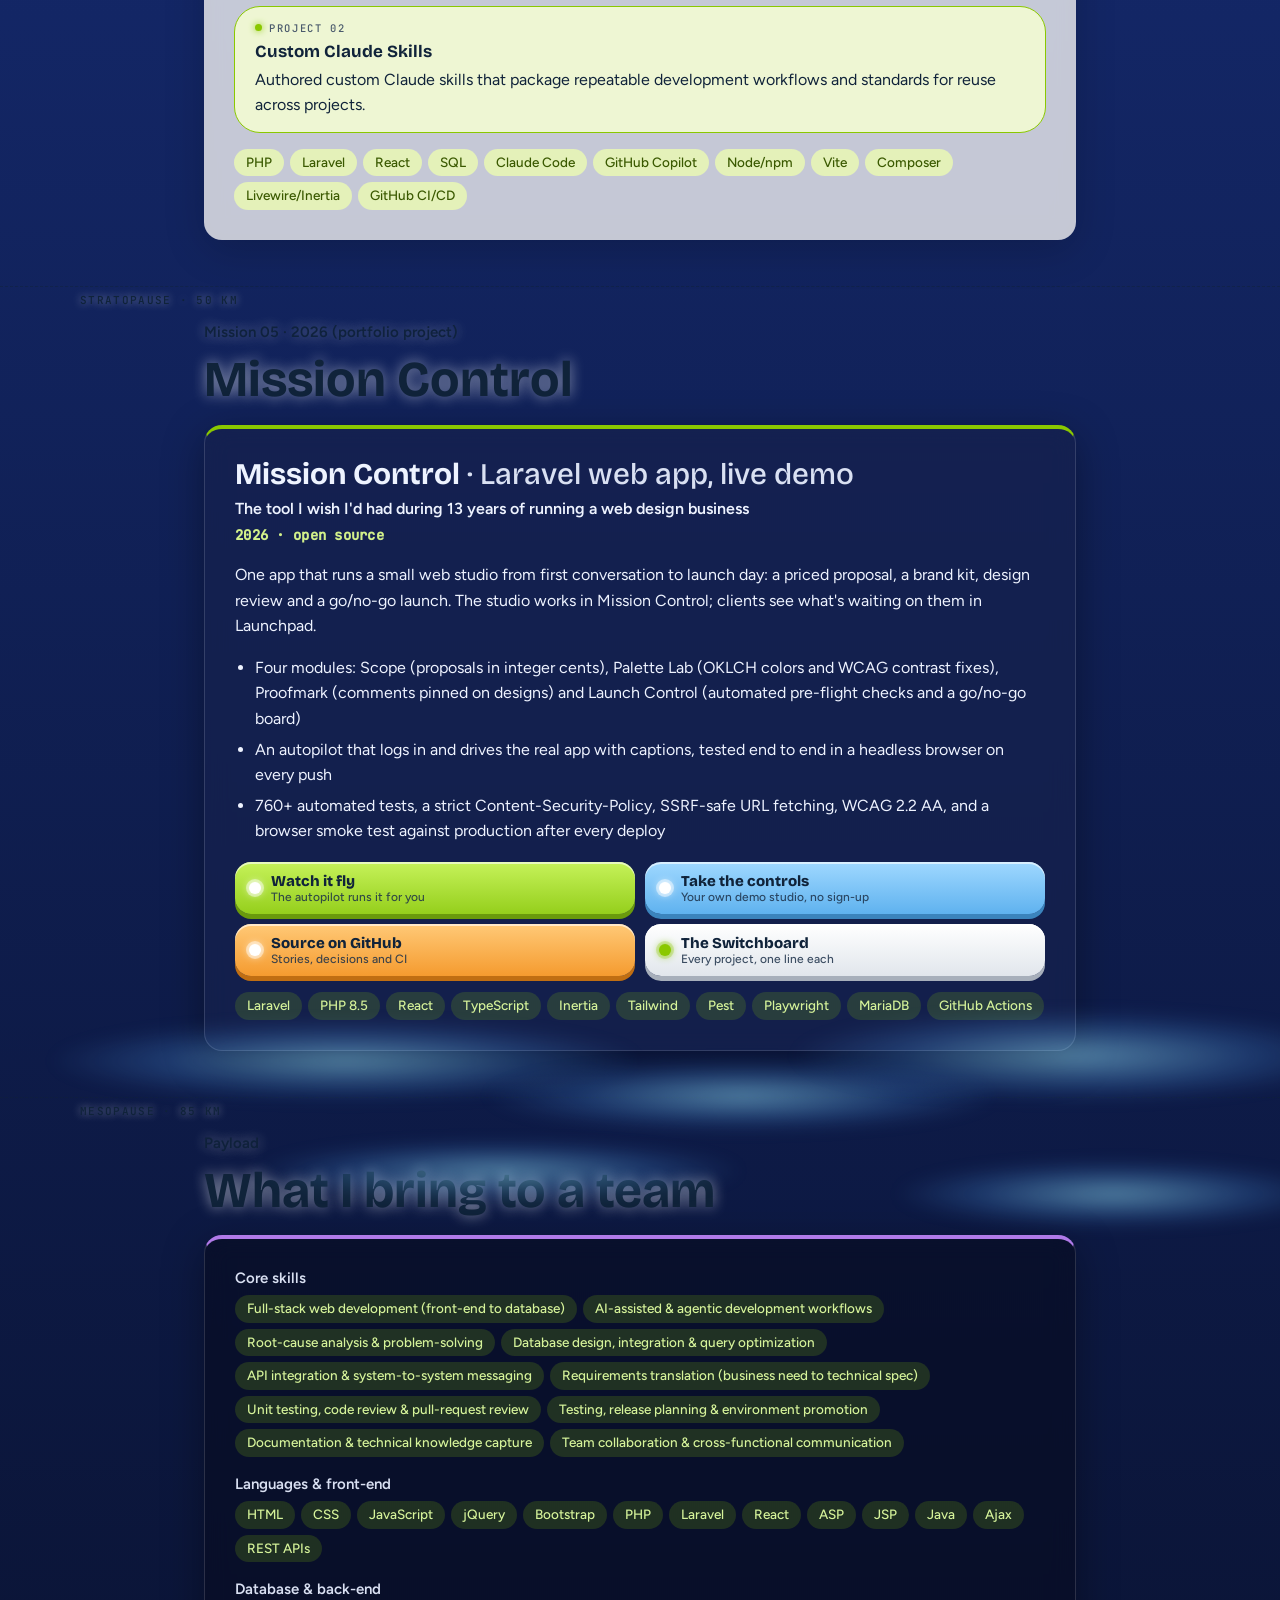
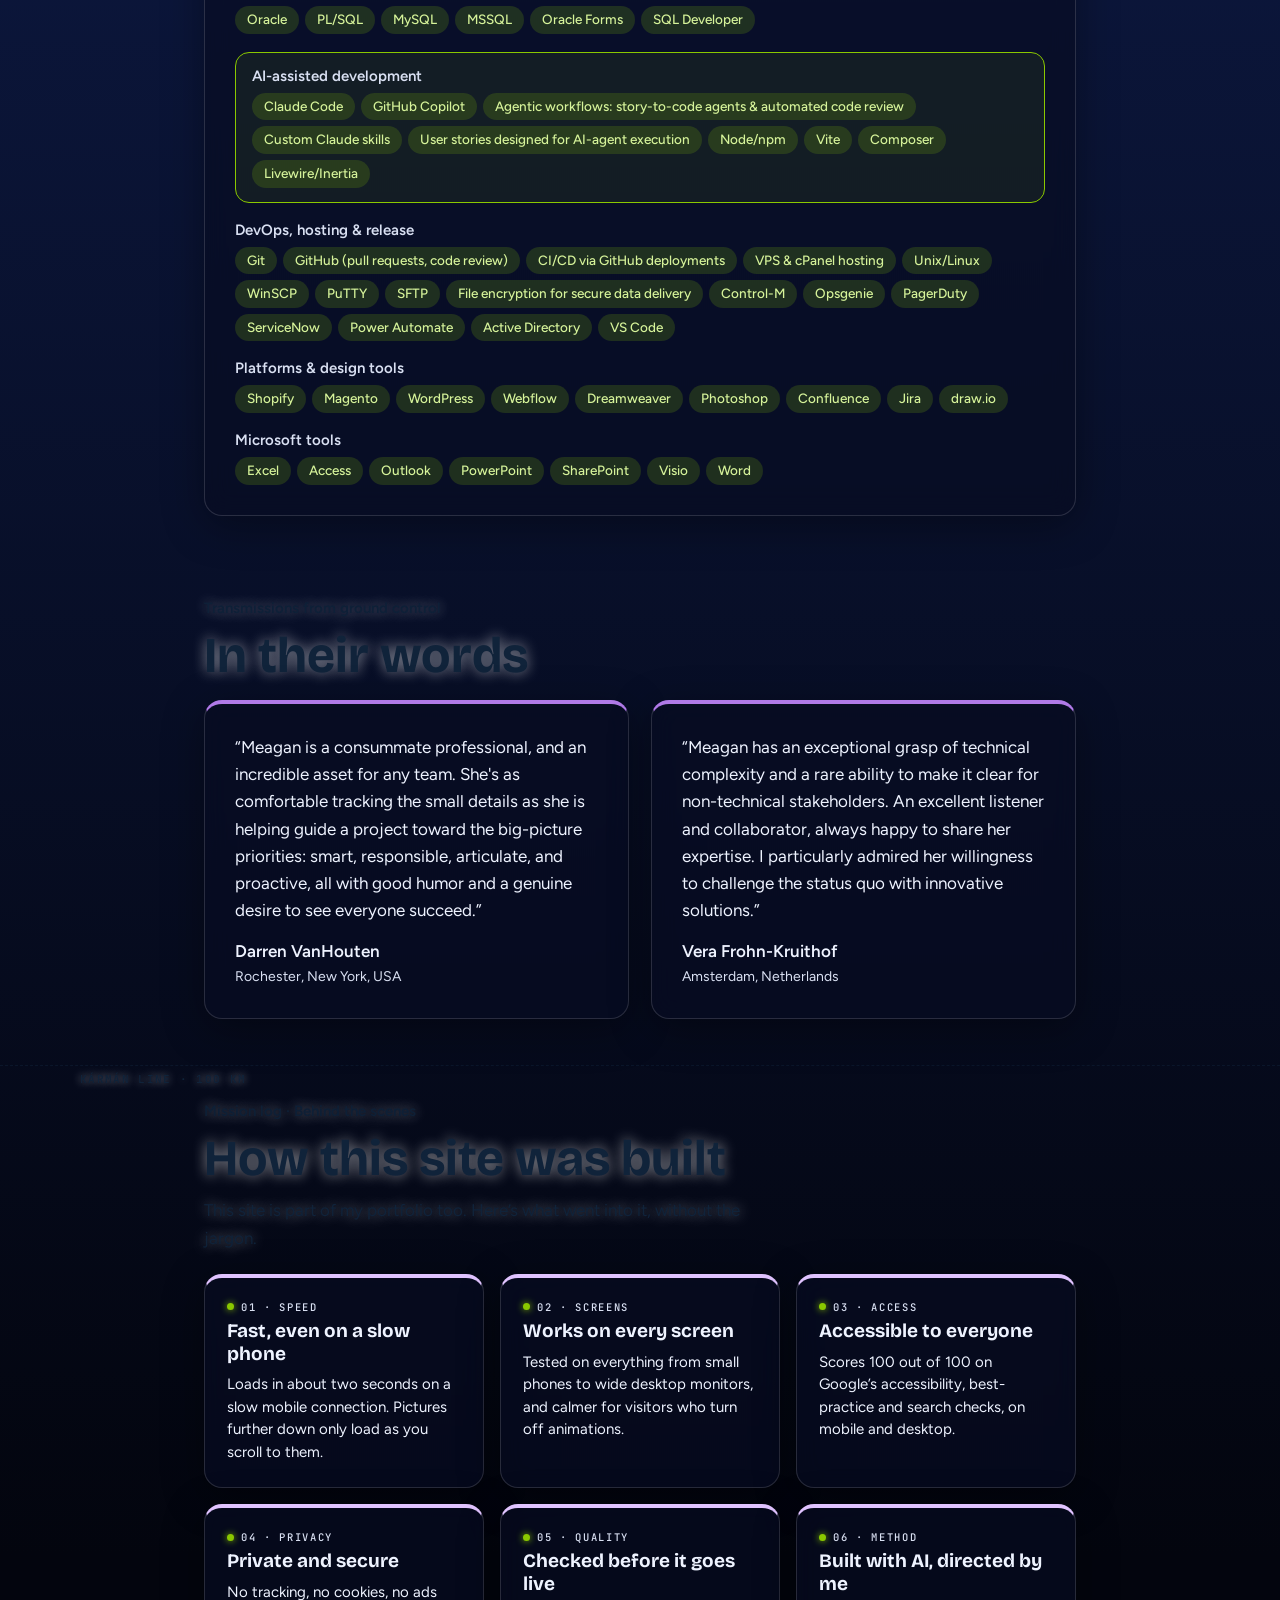
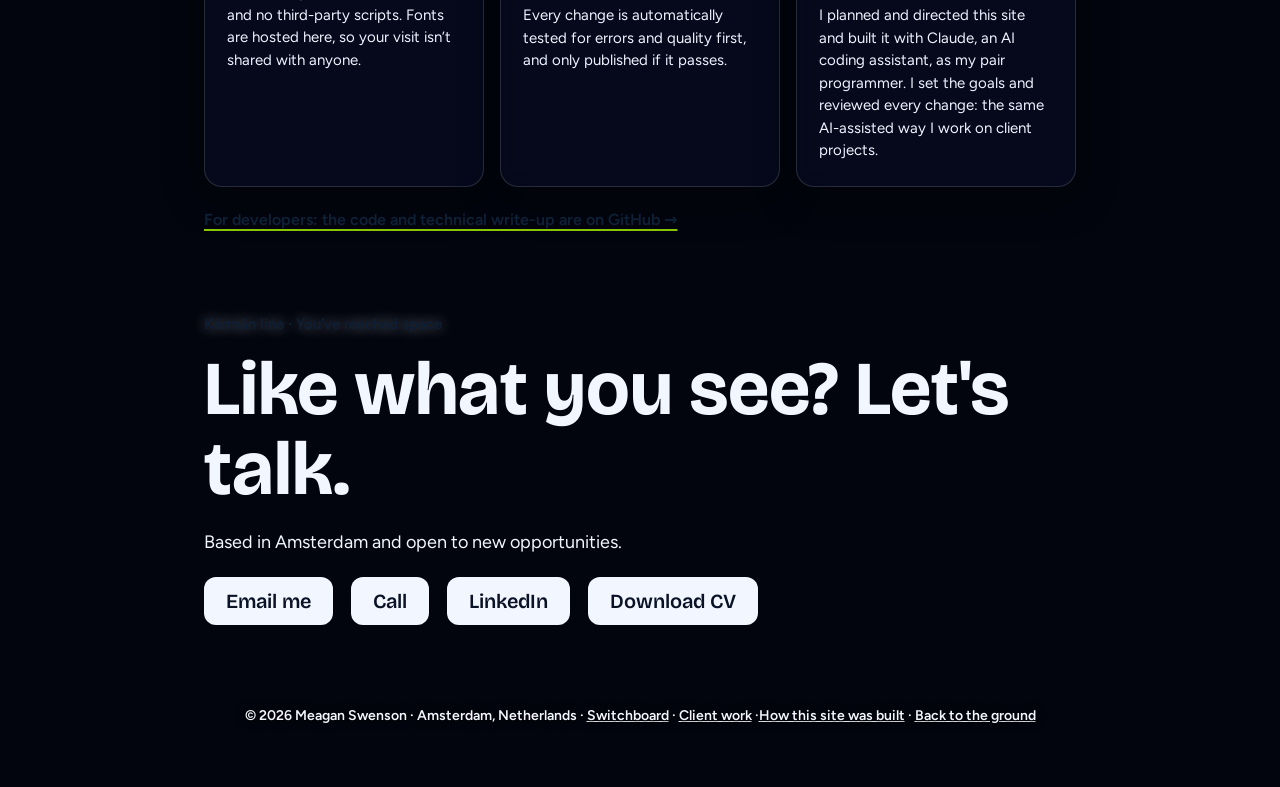
==== commit 389d96b3: "Switchboard 04: links from the CV, share preview, sitemap, llms.txt Story 04 (docs/stories/04-switch" ====
--- a/index.html
+++ b/index.html
@@ -370,6 +370,7 @@
         <a class="cbtn" href="/mission-control/autopilot"><i></i><b>Watch it fly</b><small>The autopilot runs it for you</small></a>
         <a class="cbtn" href="/mission-control/login"><i></i><b>Take the controls</b><small>Your own demo studio, no sign-up</small></a>
         <a class="cbtn" href="https://github.com/swens2005/mission-control" target="_blank" rel="noopener noreferrer"><i></i><b>Source on GitHub</b><small>Stories, decisions and CI</small></a>
+        <a class="cbtn" href="switchboard/"><i></i><b>The Switchboard</b><small>Every project, one line each</small></a>
       </div>
       <div class="stack">
         <span>Laravel</span>
@@ -555,6 +556,6 @@
     </div>
   </section>
 </main>
-<footer>© <span id="yr">2026</span> Meagan Swenson · Amsterdam, Netherlands · <a href="client-work.html">Client work</a> · <a href="#build">How this site was built</a> · <a href="#lobby">Back to the ground</a></footer>
+<footer>© <span id="yr">2026</span> Meagan Swenson · Amsterdam, Netherlands · <a href="switchboard/">Switchboard</a> · <a href="client-work.html">Client work</a> ·<a href="#build">How this site was built</a> · <a href="#lobby">Back to the ground</a></footer>
 </body>
 </html>
--- a/css/style.css
+++ b/css/style.css
@@ -964,6 +964,10 @@
   grid-template-columns: repeat(auto-fit, minmax(200px, 1fr));
   margin-top: 18px;
 }
+/* four buttons (Mission 05 with the Switchboard): two by two, not 3 + 1 */
+.launch-btns:has(> :nth-child(4)) {
+  grid-template-columns: repeat(auto-fit, minmax(300px, 1fr));
+}
 .launch-btns small {
   word-break: normal;
 }
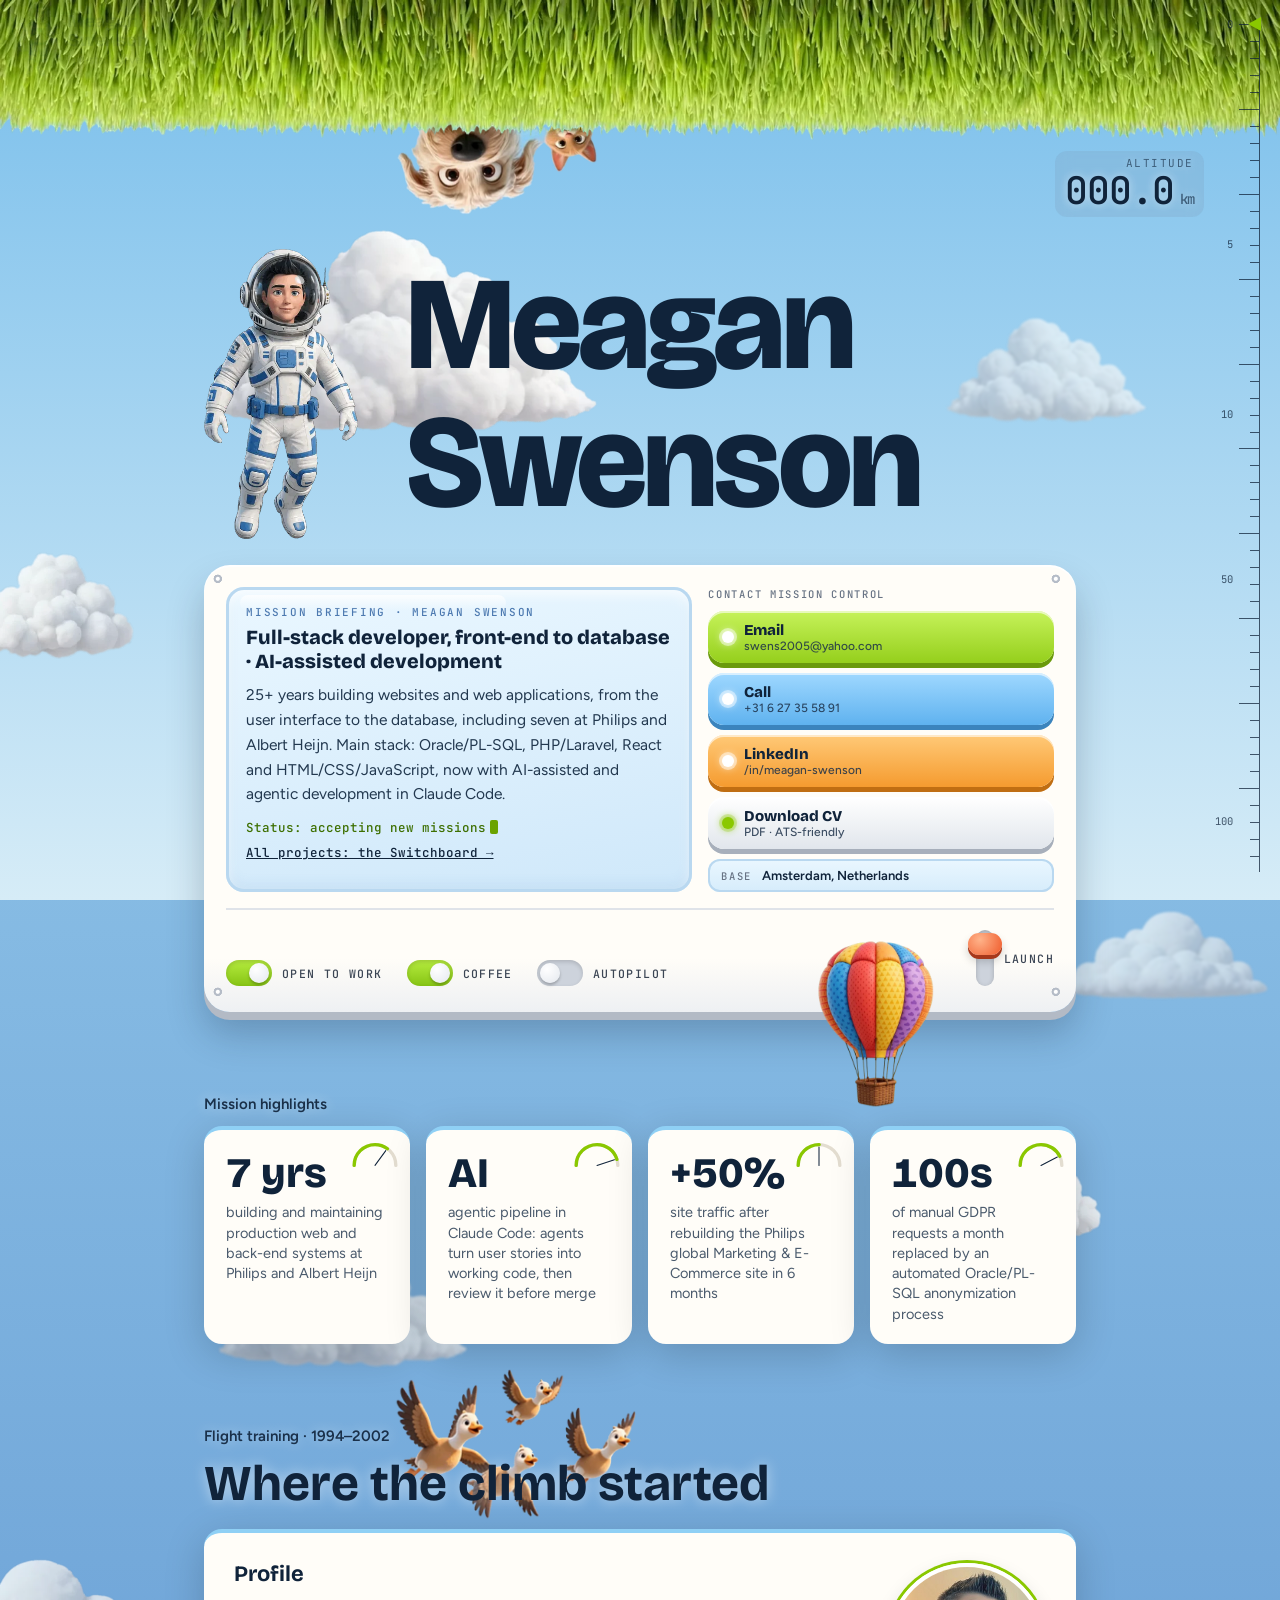
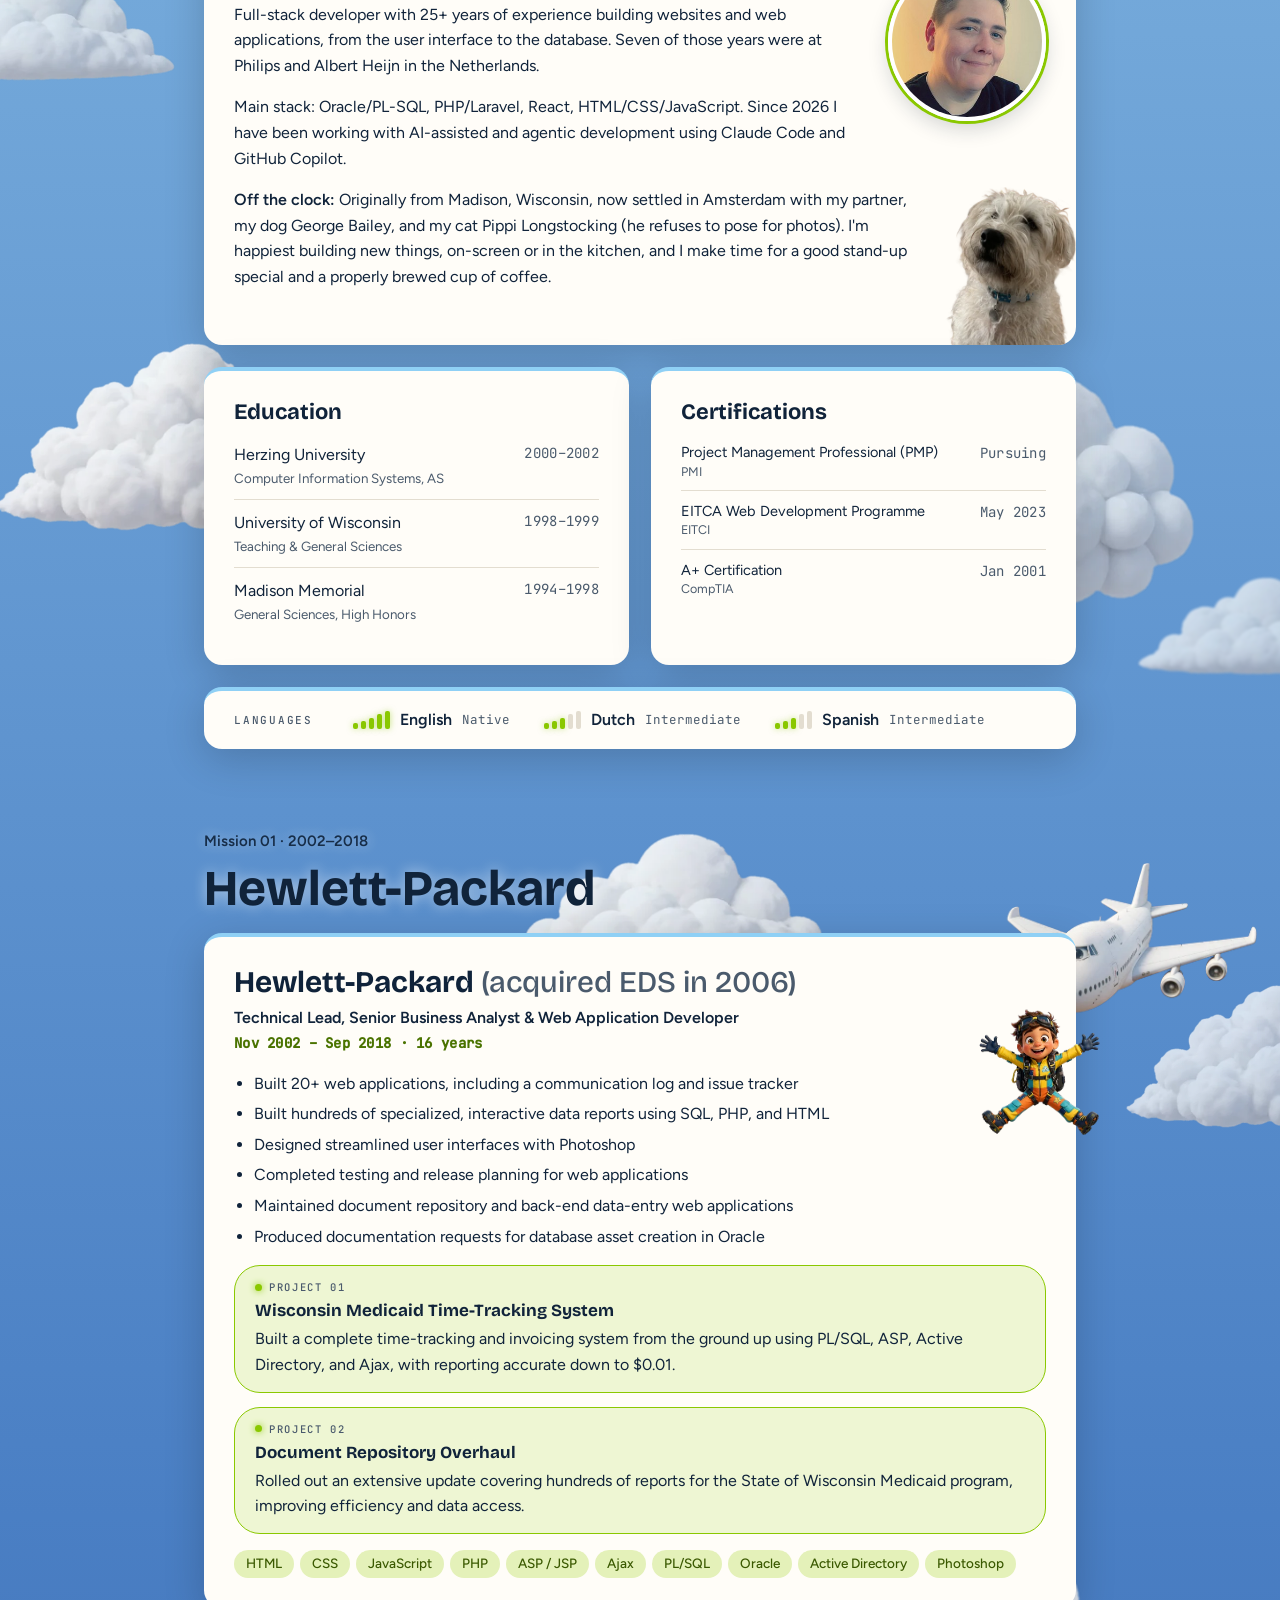
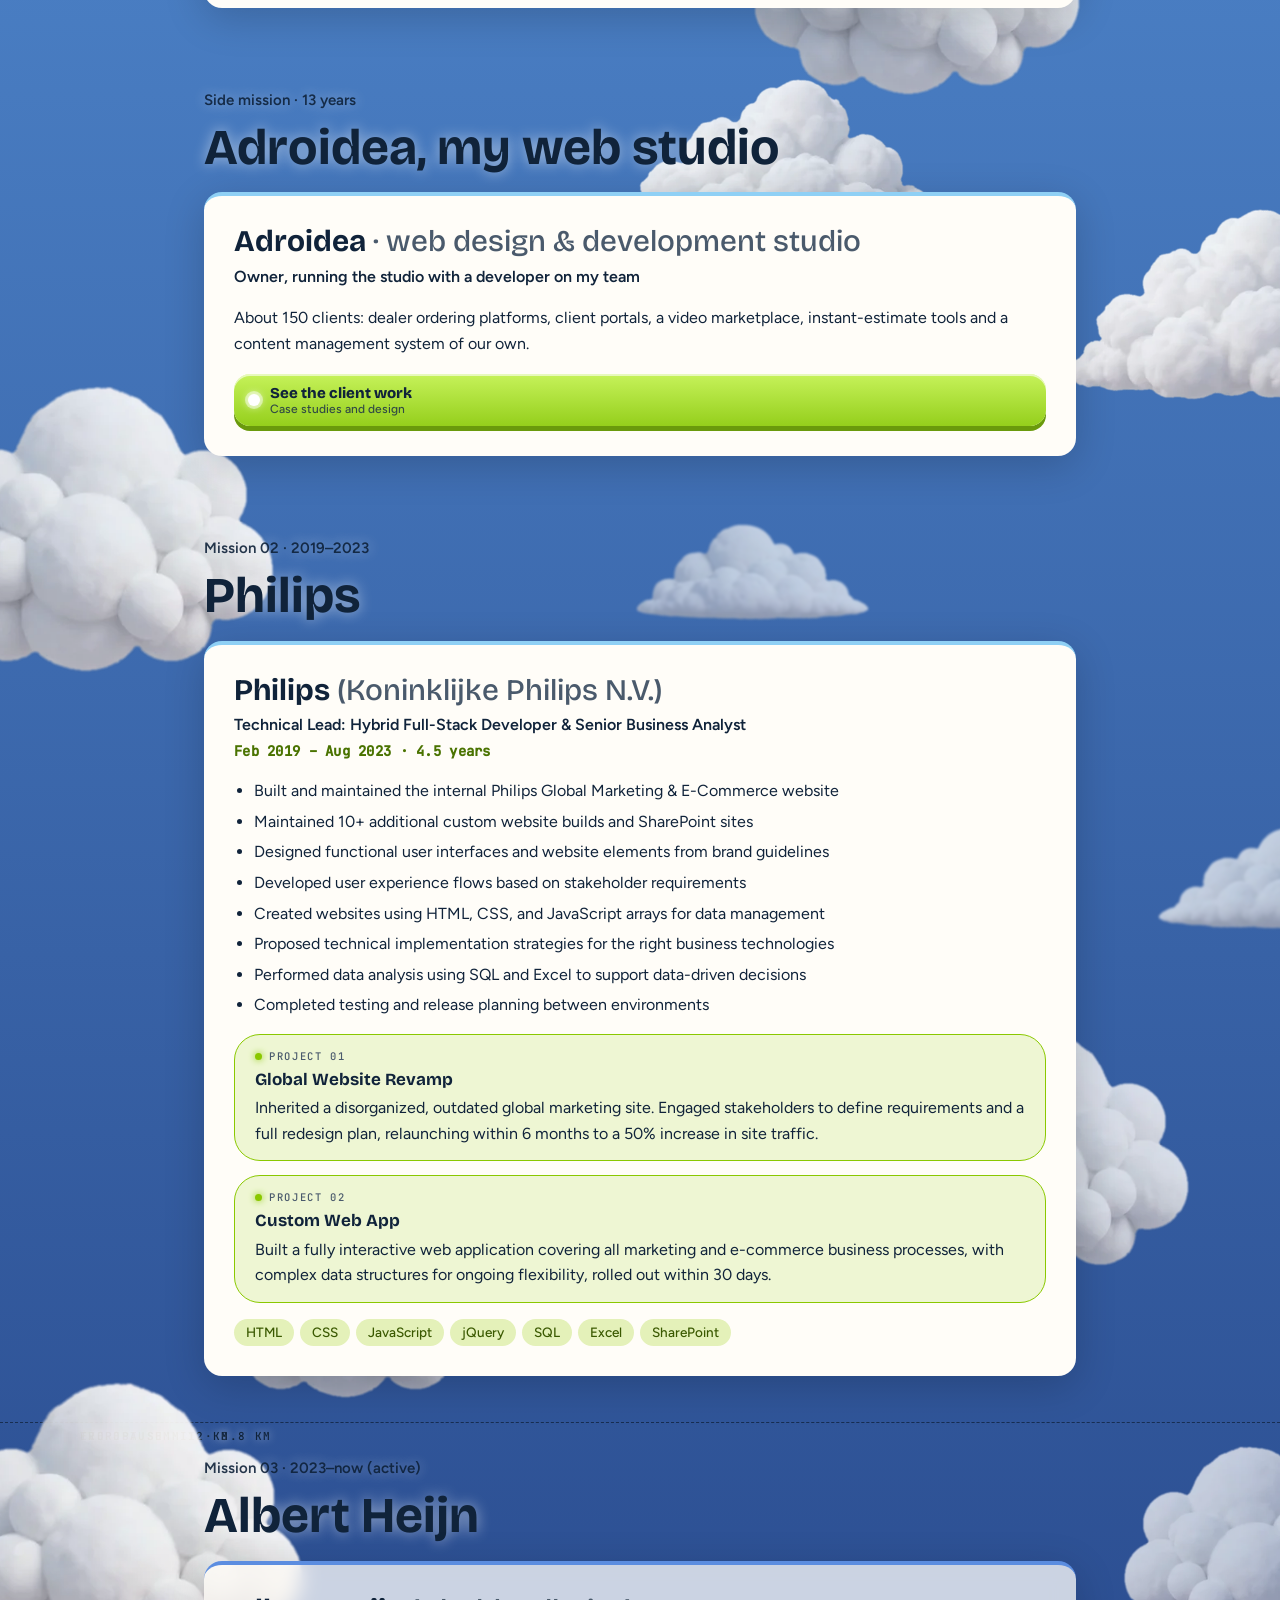
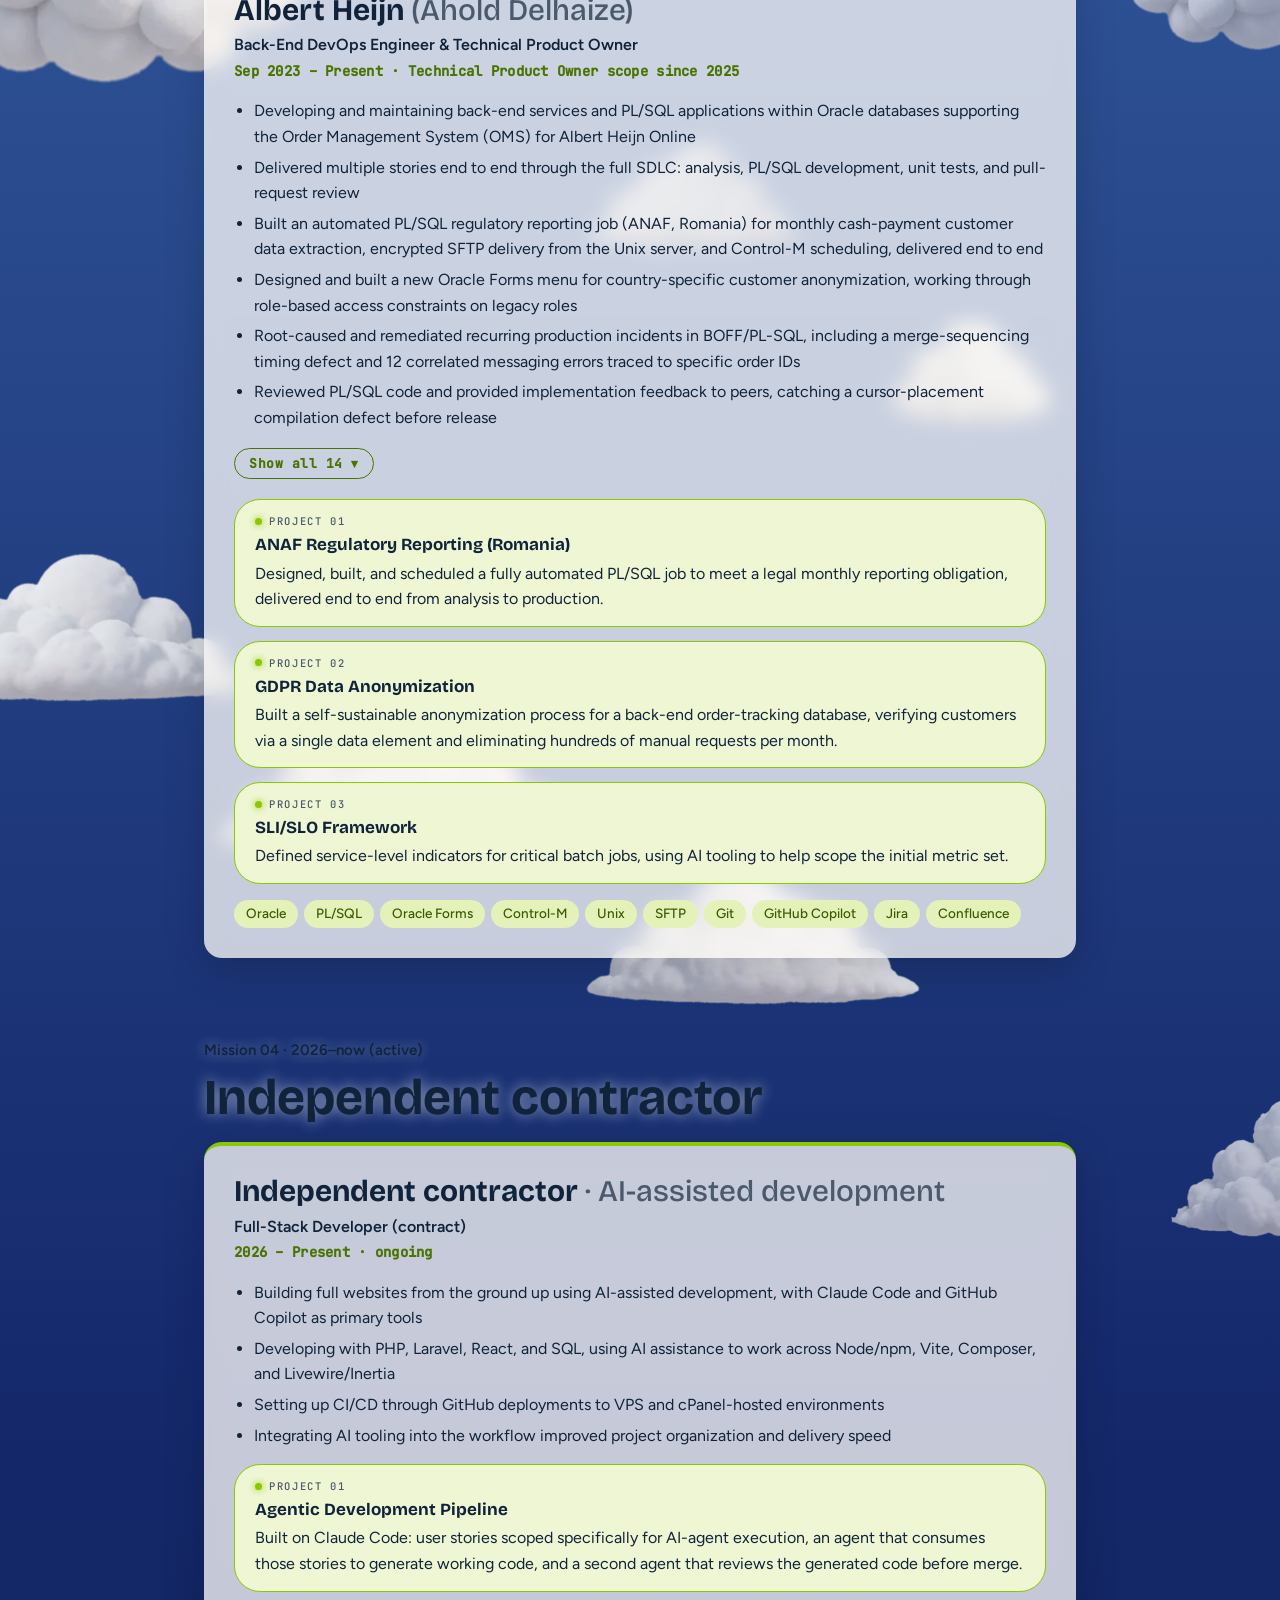
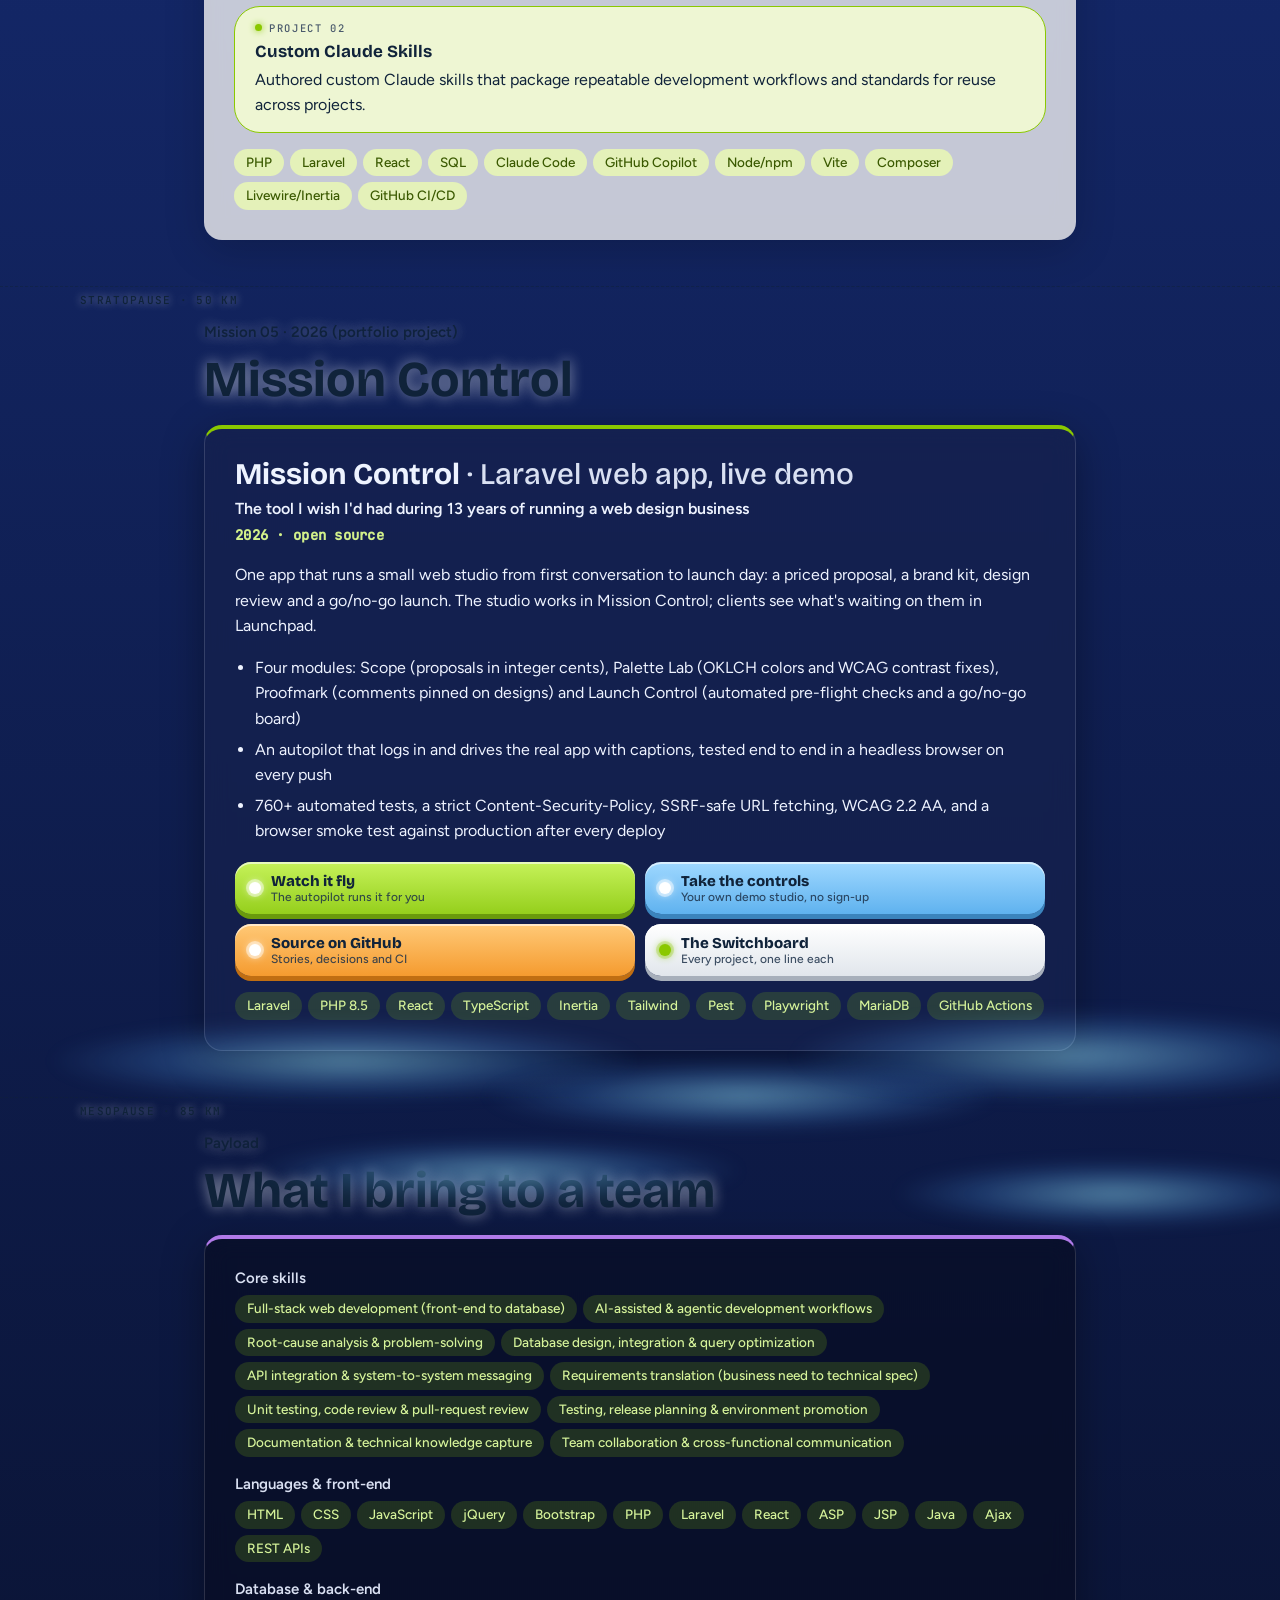
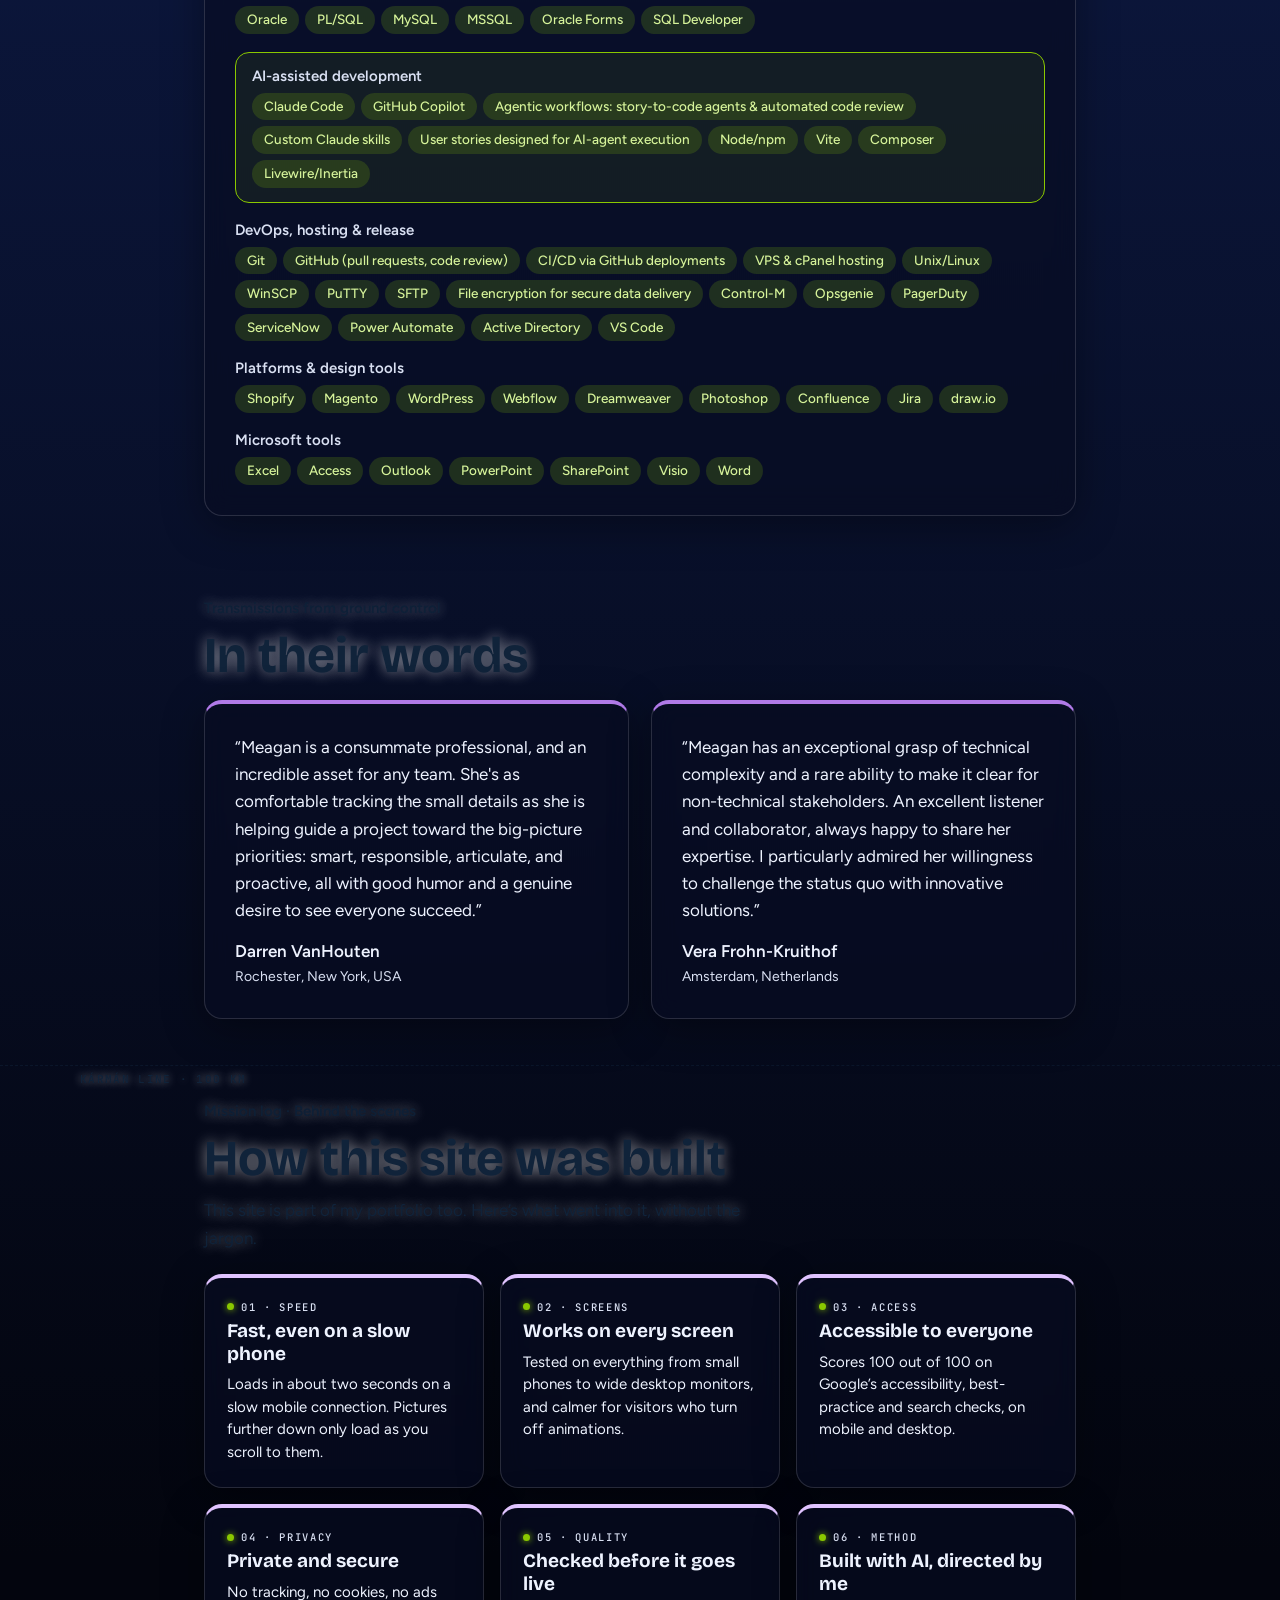
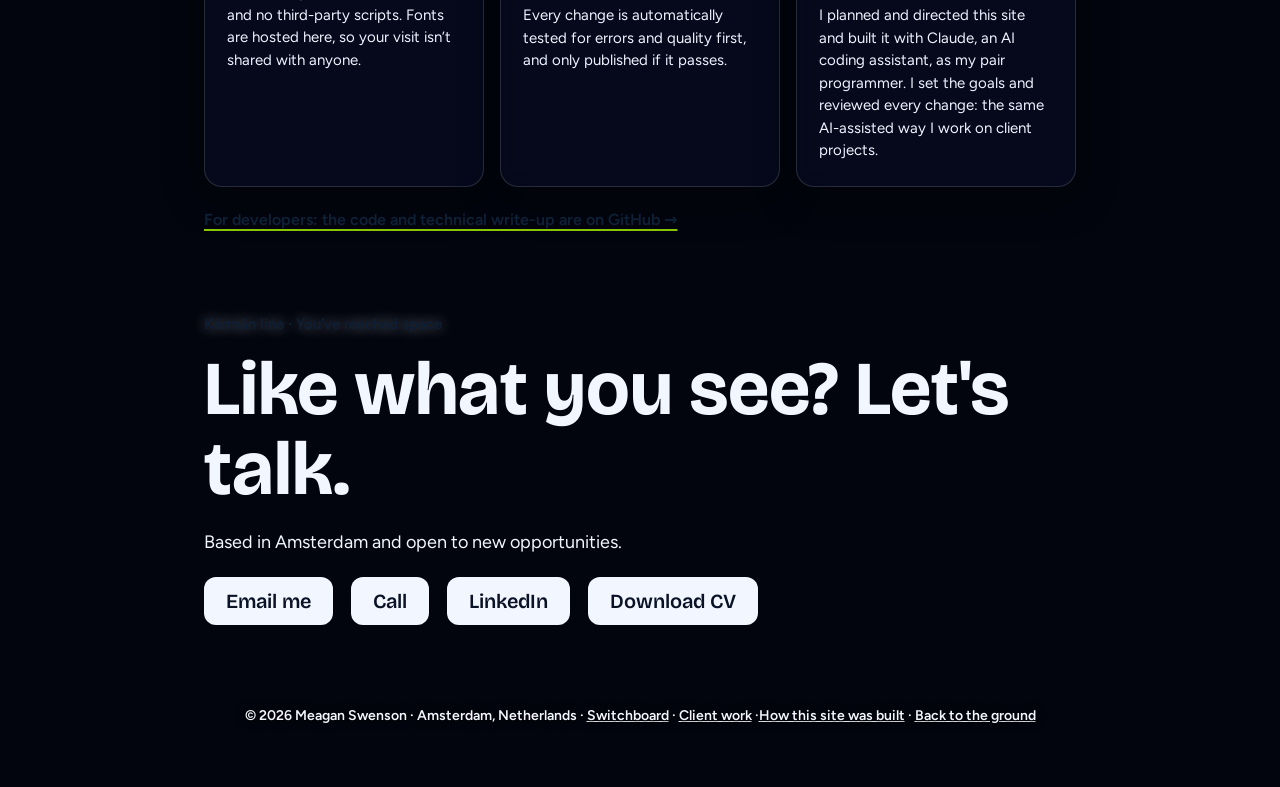
==== commit 8e5fda2e: "Switchboard 04: a link from the CV's top panel "All projects: the Switchboard →" under the status li" ====
--- a/index.html
+++ b/index.html
@@ -105,6 +105,7 @@
         <div class="role">Full-stack developer, front-end to database · AI-assisted development</div>
         <p class="lede">25+ years building websites and web applications, from the user interface to the database, including seven at Philips and Albert Heijn. Main stack: Oracle/PL-SQL, PHP/Laravel, React and HTML/CSS/JavaScript, now with AI-assisted and agentic development in Claude Code.</p>
         <div class="sline" id="sline" aria-live="polite">Status: accepting new missions<span class="cur"></span></div>
+        <a class="sb-link" href="switchboard/">All projects: the Switchboard <span aria-hidden="true">→</span></a>
       </div>
       <div class="controls">
         <div class="clabel">Contact mission control</div>
--- a/css/style.css
+++ b/css/style.css
@@ -862,6 +862,17 @@
   font: 500 12.5px var(--mono);
   color: #3d6f00;
 }
+/* the lobby's link to the Switchboard, under the status line */
+.sb-link {
+  display: inline-block;
+  margin-top: 4px;
+  padding: 3px 0;
+  font: 500 12.5px var(--mono);
+  color: #10233a;
+}
+.sb-link:hover {
+  color: #3d6f00;
+}
 .cur {
   display: inline-block;
   width: 8px;
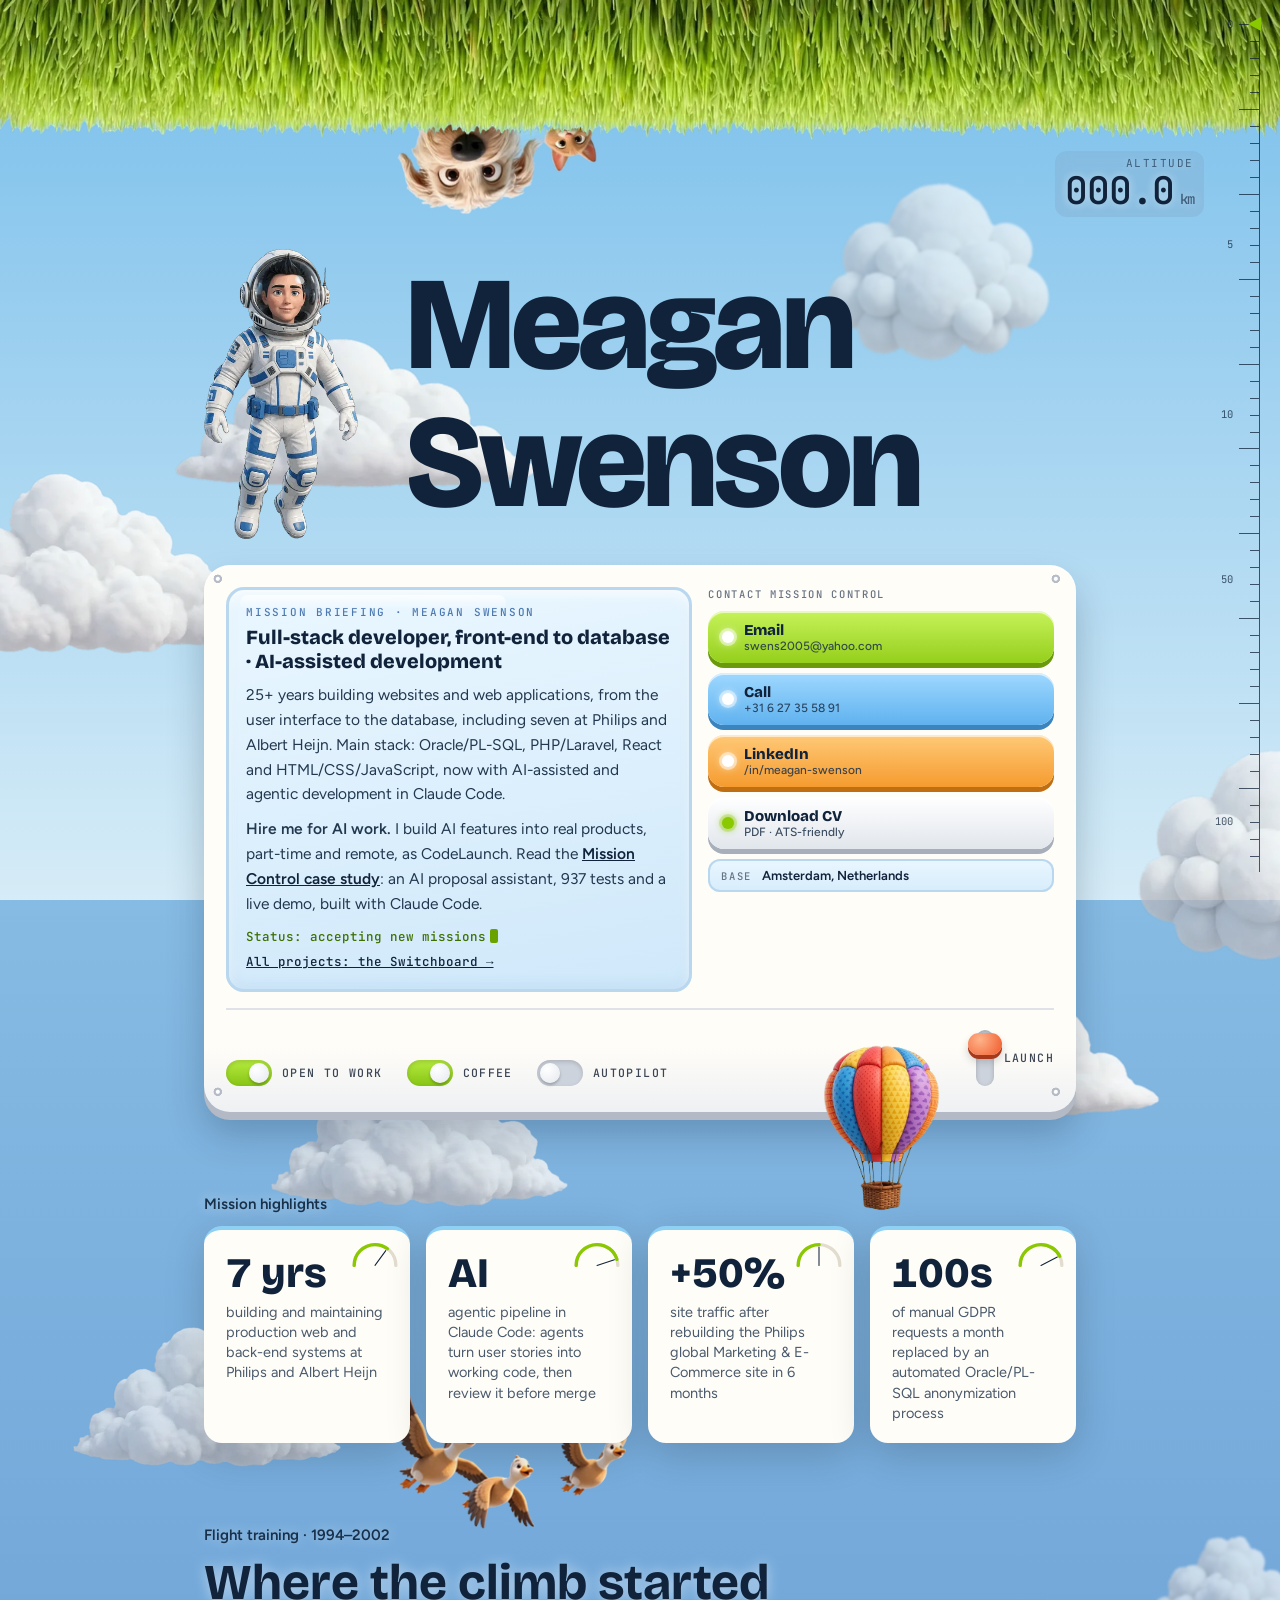
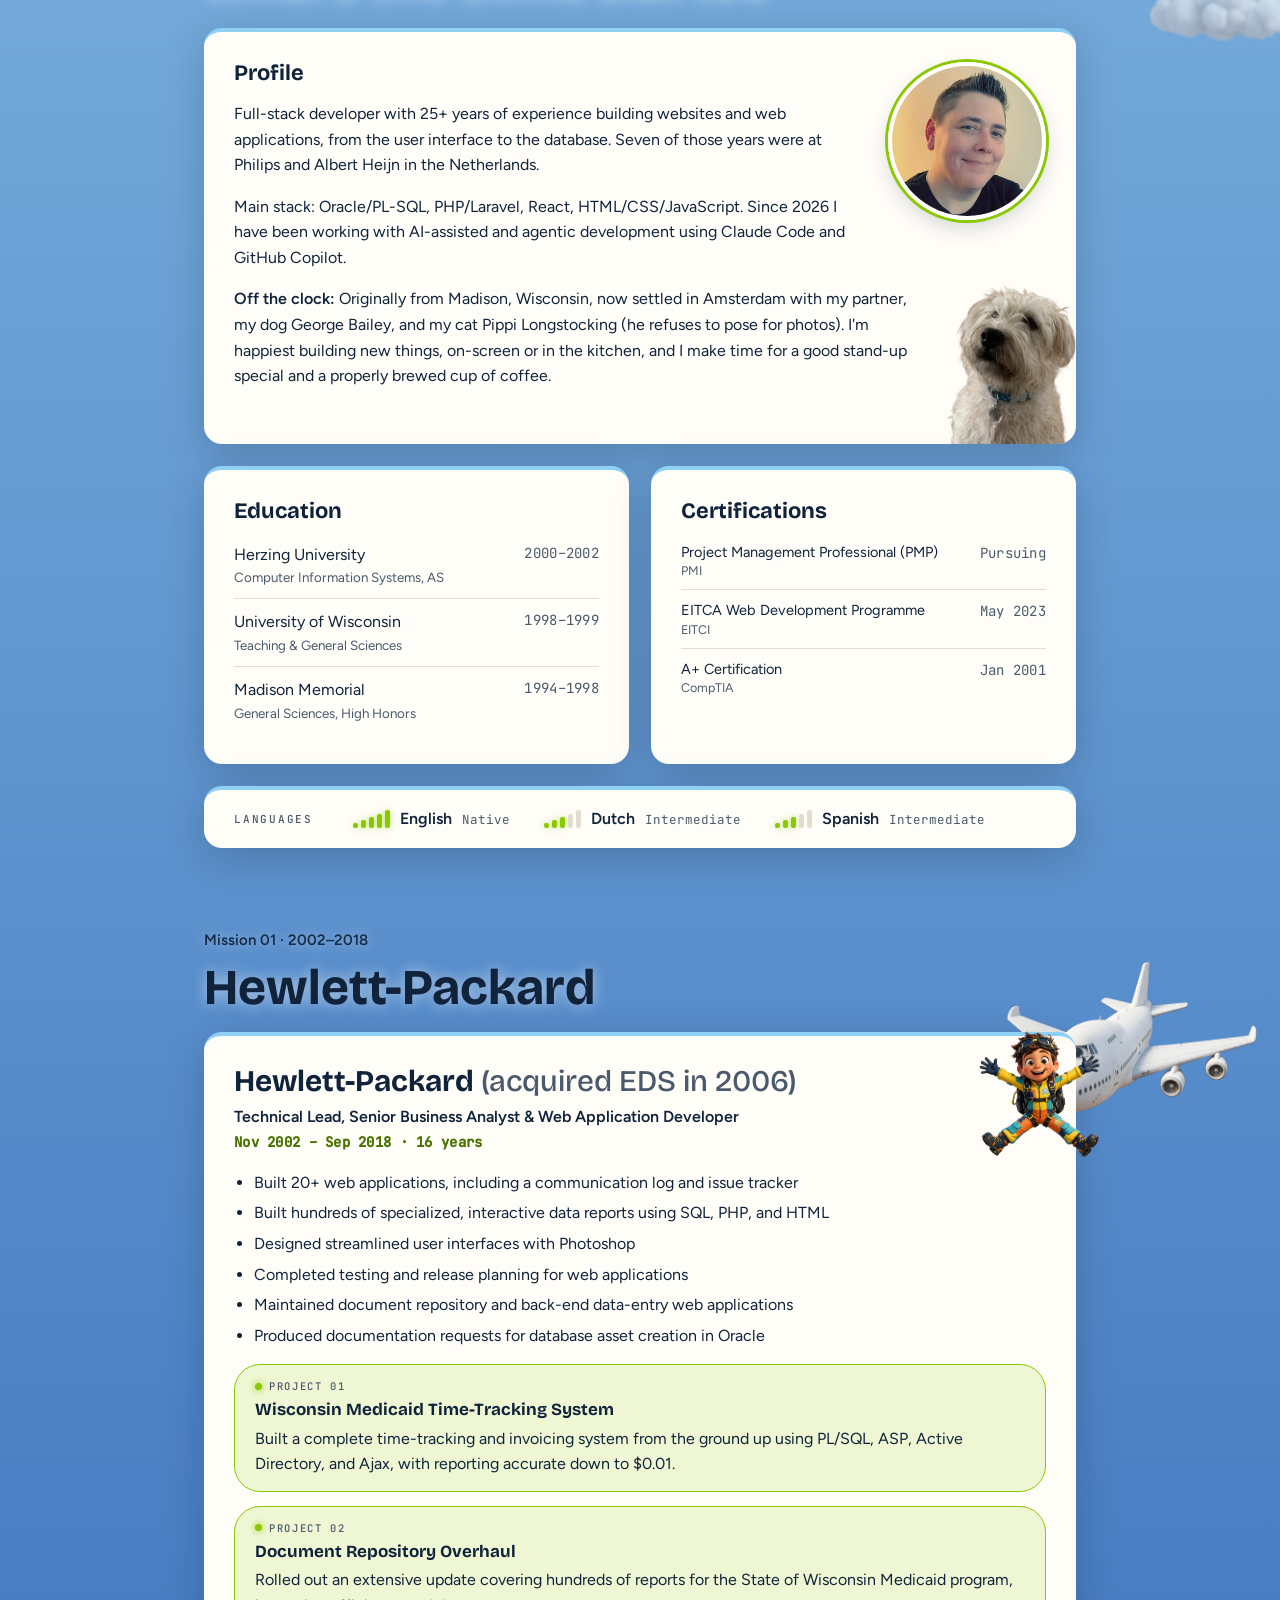
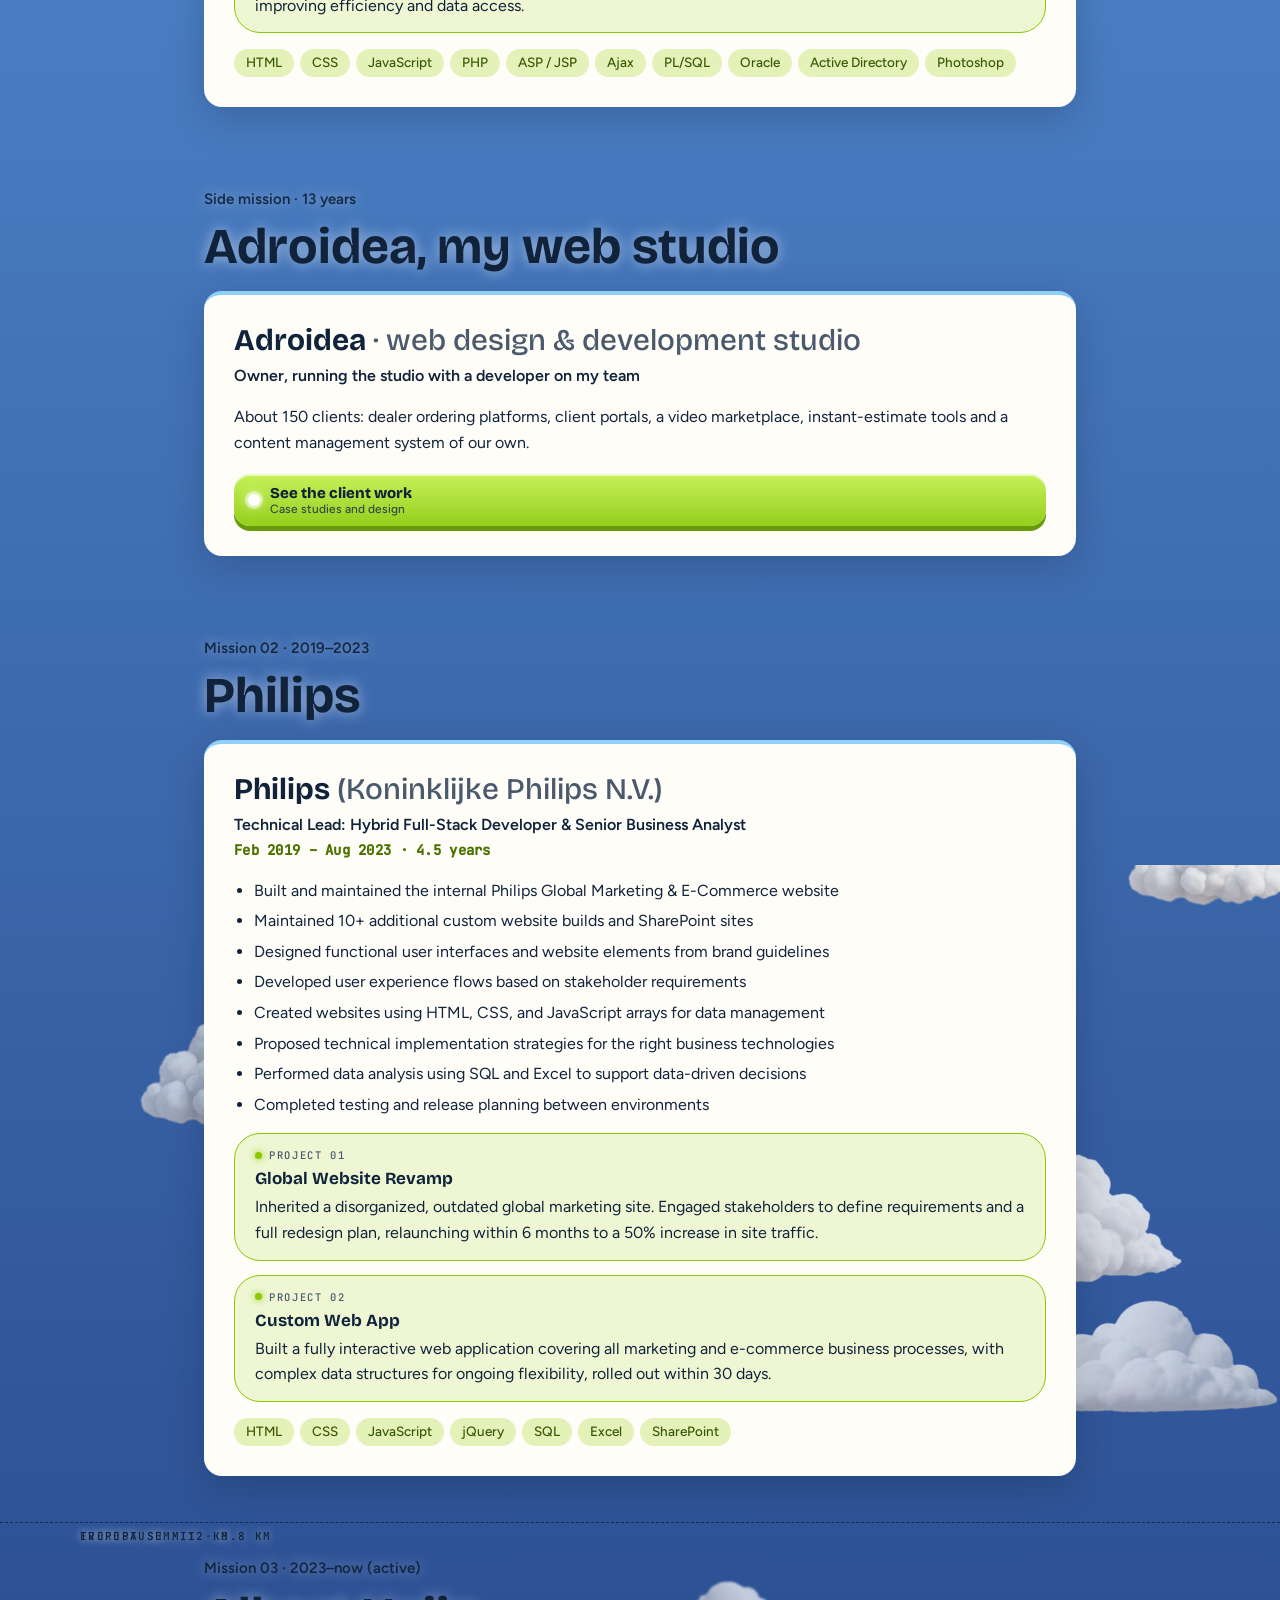
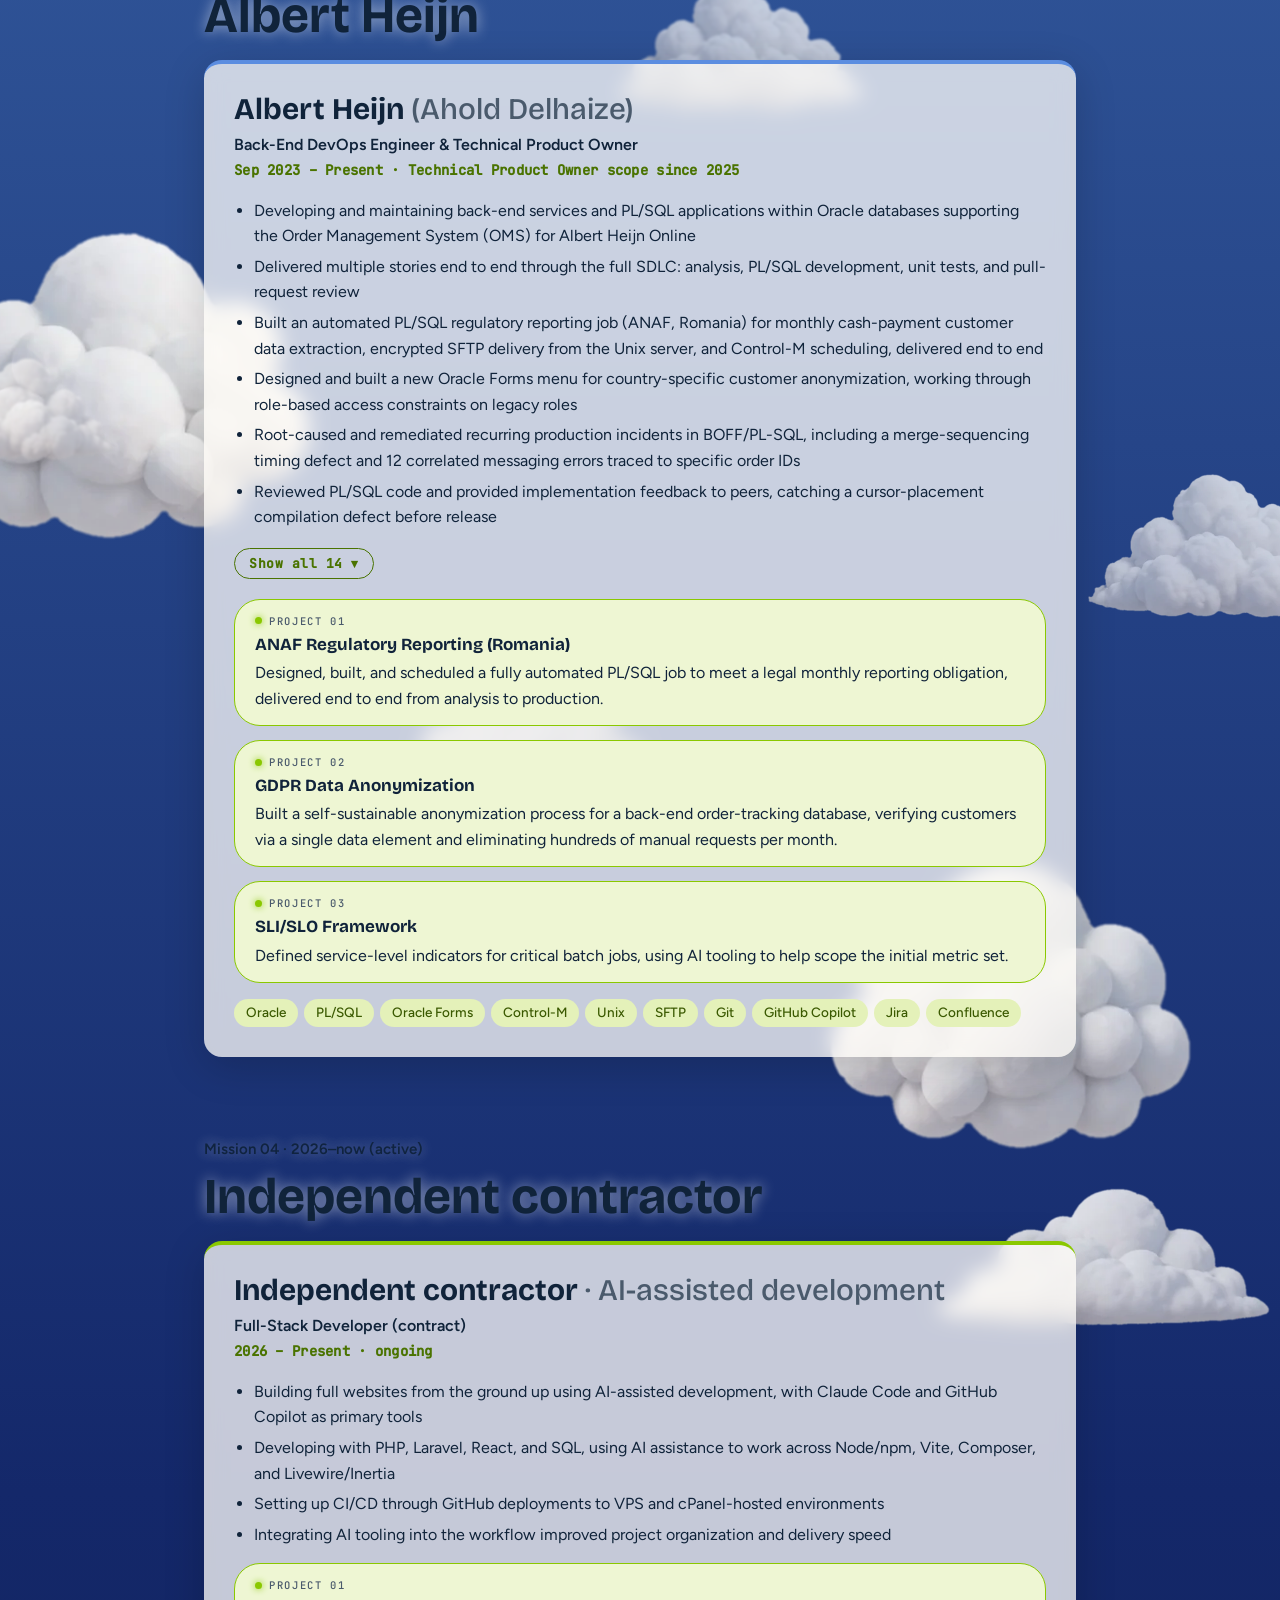
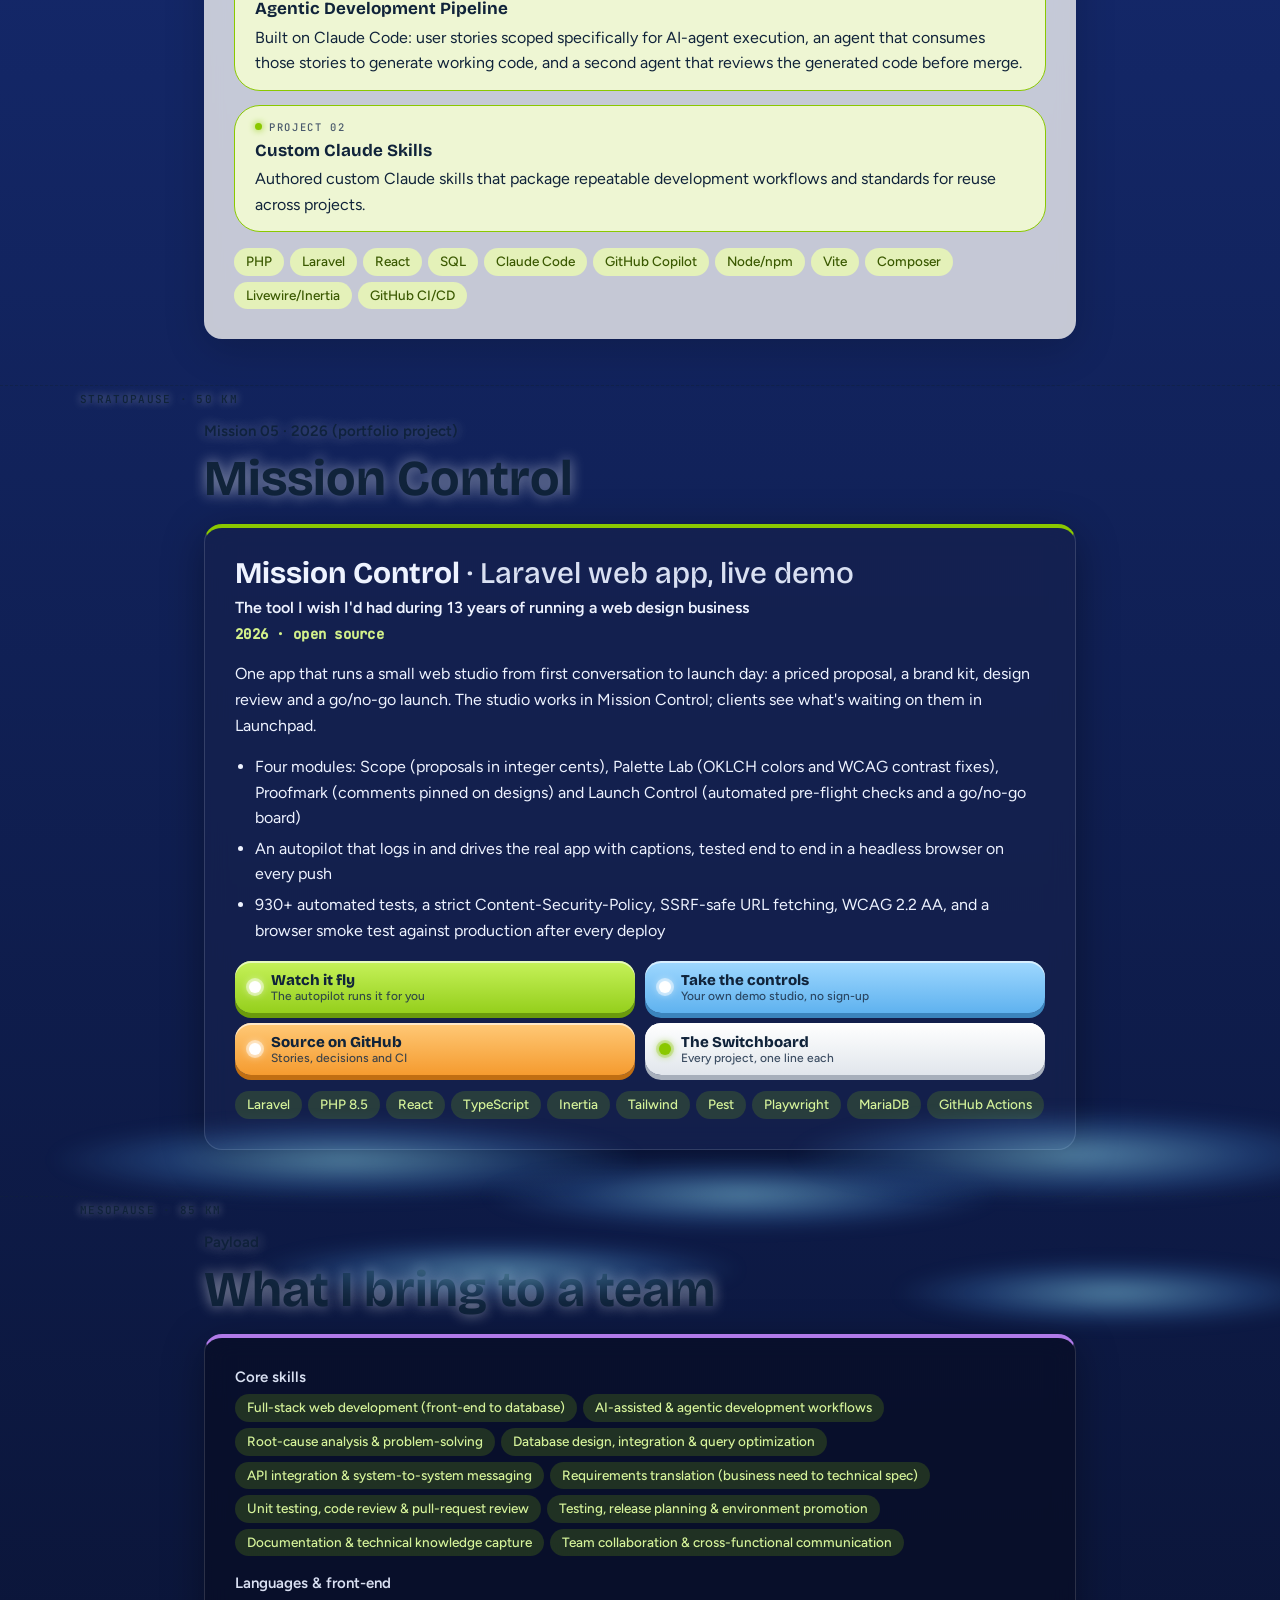
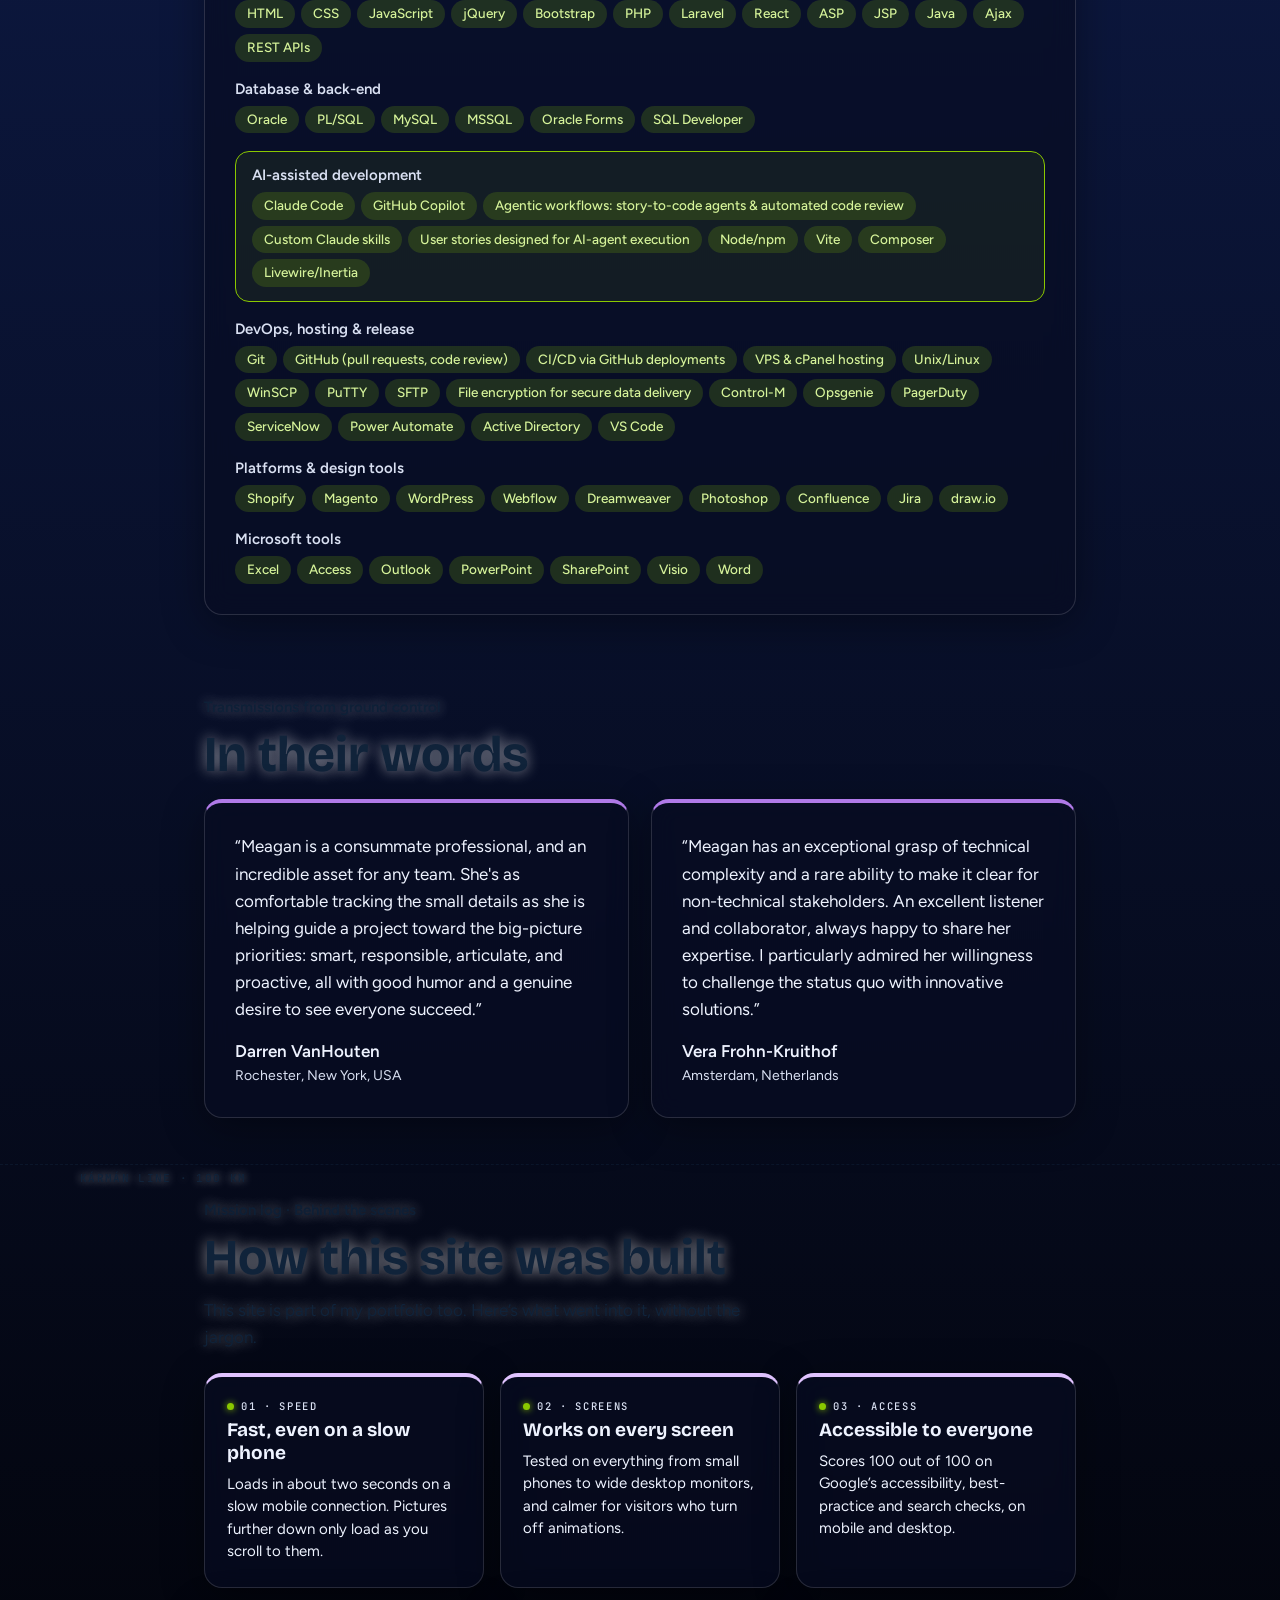
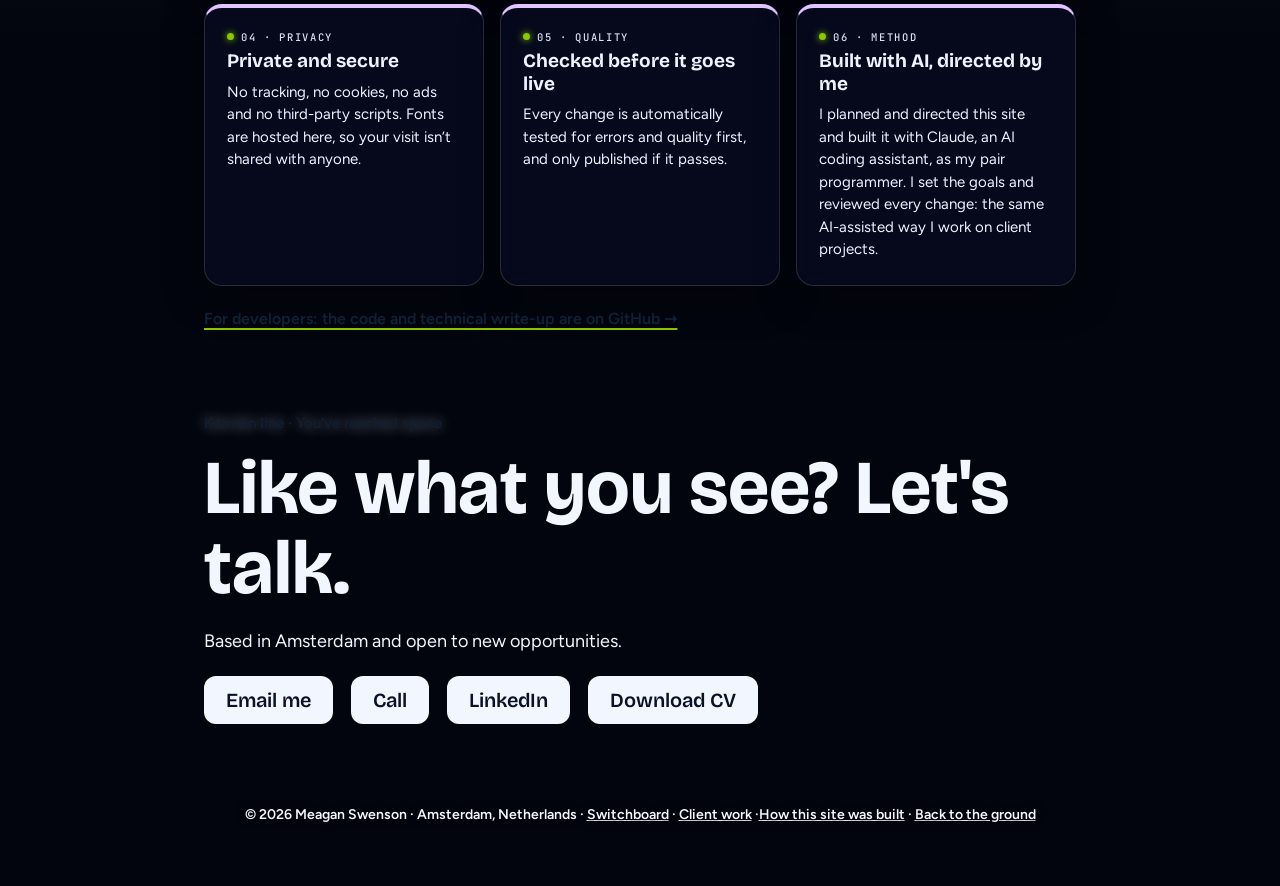
==== commit fd6080a7: ""Hire me for AI work" line in the lobby (Star Search story 02) Words approved by Meagan on 2026-11-2" ====
--- a/index.html
+++ b/index.html
@@ -104,6 +104,7 @@
         <div class="brief">Mission briefing · Meagan Swenson</div>
         <div class="role">Full-stack developer, front-end to database · AI-assisted development</div>
         <p class="lede">25+ years building websites and web applications, from the user interface to the database, including seven at Philips and Albert Heijn. Main stack: Oracle/PL-SQL, PHP/Laravel, React and HTML/CSS/JavaScript, now with AI-assisted and agentic development in Claude Code.</p>
+        <p class="hire"><b>Hire me for AI work.</b> I build AI features into real products, part-time and remote, as CodeLaunch. Read the <a href="mission-control-case-study.html">Mission Control case study</a>: an AI proposal assistant, 937 tests and a live demo, built with Claude Code.</p>
         <div class="sline" id="sline" aria-live="polite">Status: accepting new missions<span class="cur"></span></div>
         <a class="sb-link" href="switchboard/">All projects: the Switchboard <span aria-hidden="true">→</span></a>
       </div>
@@ -365,7 +366,7 @@
       <ul>
         <li>Four modules: Scope (proposals in integer cents), Palette Lab (OKLCH colors and WCAG contrast fixes), Proofmark (comments pinned on designs) and Launch Control (automated pre-flight checks and a go/no-go board)</li>
         <li>An autopilot that logs in and drives the real app with captions, tested end to end in a headless browser on every push</li>
-        <li>760+ automated tests, a strict Content-Security-Policy, SSRF-safe URL fetching, WCAG 2.2 AA, and a browser smoke test against production after every deploy</li>
+        <li>930+ automated tests, a strict Content-Security-Policy, SSRF-safe URL fetching, WCAG 2.2 AA, and a browser smoke test against production after every deploy</li>
       </ul>
       <div class="btns launch-btns">
         <a class="cbtn" href="/mission-control/autopilot"><i></i><b>Watch it fly</b><small>The autopilot runs it for you</small></a>
--- a/css/style.css
+++ b/css/style.css
@@ -856,6 +856,20 @@
   font: 400 15.5px/1.6 var(--body);
   color: #22384f;
 }
+/* "Hire me for AI work" under the lede (Star Search story 02) */
+.screen .hire {
+  max-width: none;
+  margin: 10px 0 0;
+  font: 400 15.5px/1.6 var(--body);
+  color: #22384f;
+}
+.screen .hire a {
+  color: #10233a;
+  font-weight: 600;
+}
+.screen .hire a:hover {
+  color: #3d6f00;
+}
 .sline {
   min-height: 1.4em;
   margin-top: 12px;
